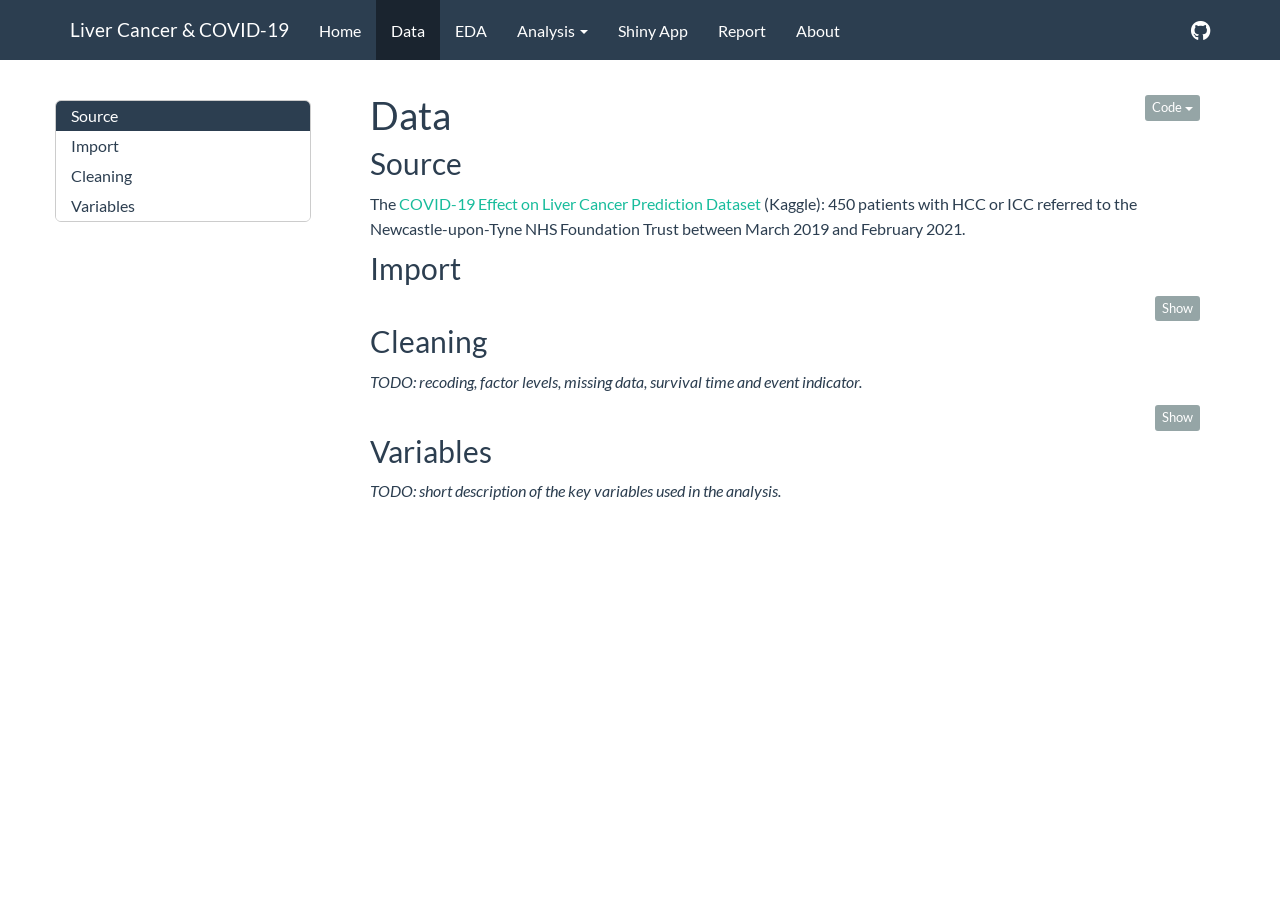
==== docs/data.html @ 646c7b92 "knit html" ====
<!DOCTYPE html>

<html>

<head>

<meta charset="utf-8" />
<meta name="generator" content="pandoc" />
<meta http-equiv="X-UA-Compatible" content="IE=EDGE" />




<title>Data</title>

<script src="site_libs/header-attrs-2.32/header-attrs.js"></script>
<script src="site_libs/jquery-3.6.0/jquery-3.6.0.min.js"></script>
<meta name="viewport" content="width=device-width, initial-scale=1" />
<link href="site_libs/bootstrap-3.3.5/css/flatly.min.css" rel="stylesheet" />
<script src="site_libs/bootstrap-3.3.5/js/bootstrap.min.js"></script>
<script src="site_libs/bootstrap-3.3.5/shim/html5shiv.min.js"></script>
<script src="site_libs/bootstrap-3.3.5/shim/respond.min.js"></script>
<style>h1 {font-size: 34px;}
       h1.title {font-size: 38px;}
       h2 {font-size: 30px;}
       h3 {font-size: 24px;}
       h4 {font-size: 18px;}
       h5 {font-size: 16px;}
       h6 {font-size: 12px;}
       code {color: inherit; background-color: rgba(0, 0, 0, 0.04);}
       pre:not([class]) { background-color: white }</style>
<script src="site_libs/jqueryui-1.13.2/jquery-ui.min.js"></script>
<link href="site_libs/tocify-1.9.1/jquery.tocify.css" rel="stylesheet" />
<script src="site_libs/tocify-1.9.1/jquery.tocify.js"></script>
<script src="site_libs/navigation-1.1/tabsets.js"></script>
<script src="site_libs/navigation-1.1/codefolding.js"></script>
<link href="site_libs/highlightjs-9.12.0/default.css" rel="stylesheet" />
<script src="site_libs/highlightjs-9.12.0/highlight.js"></script>
<link href="site_libs/font-awesome-6.5.2/css/all.min.css" rel="stylesheet" />
<link href="site_libs/font-awesome-6.5.2/css/v4-shims.min.css" rel="stylesheet" />

<style type="text/css">
  code{white-space: pre-wrap;}
  span.smallcaps{font-variant: small-caps;}
  span.underline{text-decoration: underline;}
  div.column{display: inline-block; vertical-align: top; width: 50%;}
  div.hanging-indent{margin-left: 1.5em; text-indent: -1.5em;}
  ul.task-list{list-style: none;}
    </style>

<style type="text/css">code{white-space: pre;}</style>
<script type="text/javascript">
if (window.hljs) {
  hljs.configure({languages: []});
  hljs.initHighlightingOnLoad();
  if (document.readyState && document.readyState === "complete") {
    window.setTimeout(function() { hljs.initHighlighting(); }, 0);
  }
}
</script>






<link rel="stylesheet" href="styles.css" type="text/css" />



<style type = "text/css">
.main-container {
  max-width: 940px;
  margin-left: auto;
  margin-right: auto;
}
img {
  max-width:100%;
}
.tabbed-pane {
  padding-top: 12px;
}
.html-widget {
  margin-bottom: 20px;
}
button.code-folding-btn:focus {
  outline: none;
}
summary {
  display: list-item;
}
details > summary > p:only-child {
  display: inline;
}
pre code {
  padding: 0;
}
</style>


<style type="text/css">
.dropdown-submenu {
  position: relative;
}
.dropdown-submenu>.dropdown-menu {
  top: 0;
  left: 100%;
  margin-top: -6px;
  margin-left: -1px;
  border-radius: 0 6px 6px 6px;
}
.dropdown-submenu:hover>.dropdown-menu {
  display: block;
}
.dropdown-submenu>a:after {
  display: block;
  content: " ";
  float: right;
  width: 0;
  height: 0;
  border-color: transparent;
  border-style: solid;
  border-width: 5px 0 5px 5px;
  border-left-color: #cccccc;
  margin-top: 5px;
  margin-right: -10px;
}
.dropdown-submenu:hover>a:after {
  border-left-color: #adb5bd;
}
.dropdown-submenu.pull-left {
  float: none;
}
.dropdown-submenu.pull-left>.dropdown-menu {
  left: -100%;
  margin-left: 10px;
  border-radius: 6px 0 6px 6px;
}
</style>

<script type="text/javascript">
// manage active state of menu based on current page
$(document).ready(function () {
  // active menu anchor
  href = window.location.pathname
  href = href.substr(href.lastIndexOf('/') + 1)
  if (href === "")
    href = "index.html";
  var menuAnchor = $('a[href="' + href + '"]');

  // mark the anchor link active (and if it's in a dropdown, also mark that active)
  var dropdown = menuAnchor.closest('li.dropdown');
  if (window.bootstrap) { // Bootstrap 4+
    menuAnchor.addClass('active');
    dropdown.find('> .dropdown-toggle').addClass('active');
  } else { // Bootstrap 3
    menuAnchor.parent().addClass('active');
    dropdown.addClass('active');
  }

  // Navbar adjustments
  var navHeight = $(".navbar").first().height() + 15;
  var style = document.createElement('style');
  var pt = "padding-top: " + navHeight + "px; ";
  var mt = "margin-top: -" + navHeight + "px; ";
  var css = "";
  // offset scroll position for anchor links (for fixed navbar)
  for (var i = 1; i <= 6; i++) {
    css += ".section h" + i + "{ " + pt + mt + "}\n";
  }
  style.innerHTML = "body {" + pt + "padding-bottom: 40px; }\n" + css;
  document.head.appendChild(style);
});
</script>

<!-- tabsets -->

<style type="text/css">
.tabset-dropdown > .nav-tabs {
  display: inline-table;
  max-height: 500px;
  min-height: 44px;
  overflow-y: auto;
  border: 1px solid #ddd;
  border-radius: 4px;
}

.tabset-dropdown > .nav-tabs > li.active:before, .tabset-dropdown > .nav-tabs.nav-tabs-open:before {
  content: "\e259";
  font-family: 'Glyphicons Halflings';
  display: inline-block;
  padding: 10px;
  border-right: 1px solid #ddd;
}

.tabset-dropdown > .nav-tabs.nav-tabs-open > li.active:before {
  content: "\e258";
  font-family: 'Glyphicons Halflings';
  border: none;
}

.tabset-dropdown > .nav-tabs > li.active {
  display: block;
}

.tabset-dropdown > .nav-tabs > li > a,
.tabset-dropdown > .nav-tabs > li > a:focus,
.tabset-dropdown > .nav-tabs > li > a:hover {
  border: none;
  display: inline-block;
  border-radius: 4px;
  background-color: transparent;
}

.tabset-dropdown > .nav-tabs.nav-tabs-open > li {
  display: block;
  float: none;
}

.tabset-dropdown > .nav-tabs > li {
  display: none;
}
</style>

<!-- code folding -->
<style type="text/css">
.code-folding-btn { margin-bottom: 4px; }
</style>



<style type="text/css">

#TOC {
  margin: 25px 0px 20px 0px;
}
@media (max-width: 768px) {
#TOC {
  position: relative;
  width: 100%;
}
}

@media print {
.toc-content {
  /* see https://github.com/w3c/csswg-drafts/issues/4434 */
  float: right;
}
}

.toc-content {
  padding-left: 30px;
  padding-right: 40px;
}

div.main-container {
  max-width: 1200px;
}

div.tocify {
  width: 20%;
  max-width: 260px;
  max-height: 85%;
}

@media (min-width: 768px) and (max-width: 991px) {
  div.tocify {
    width: 25%;
  }
}

@media (max-width: 767px) {
  div.tocify {
    width: 100%;
    max-width: none;
  }
}

.tocify ul, .tocify li {
  line-height: 20px;
}

.tocify-subheader .tocify-item {
  font-size: 0.90em;
}

.tocify .list-group-item {
  border-radius: 0px;
}


</style>



</head>

<body>


<div class="container-fluid main-container">


<!-- setup 3col/9col grid for toc_float and main content  -->
<div class="row">
<div class="col-xs-12 col-sm-4 col-md-3">
<div id="TOC" class="tocify">
</div>
</div>

<div class="toc-content col-xs-12 col-sm-8 col-md-9">




<div class="navbar navbar-default  navbar-fixed-top" role="navigation">
  <div class="container">
    <div class="navbar-header">
      <button type="button" class="navbar-toggle collapsed" data-toggle="collapse" data-bs-toggle="collapse" data-target="#navbar" data-bs-target="#navbar">
        <span class="icon-bar"></span>
        <span class="icon-bar"></span>
        <span class="icon-bar"></span>
      </button>
      <a class="navbar-brand" href="index.html">Liver Cancer & COVID-19</a>
    </div>
    <div id="navbar" class="navbar-collapse collapse">
      <ul class="nav navbar-nav">
        <li>
  <a href="index.html">Home</a>
</li>
<li>
  <a href="data.html">Data</a>
</li>
<li>
  <a href="eda.html">EDA</a>
</li>
<li class="dropdown">
  <a href="#" class="dropdown-toggle" data-toggle="dropdown" role="button" data-bs-toggle="dropdown" aria-expanded="false">
    Analysis
     
    <span class="caret"></span>
  </a>
  <ul class="dropdown-menu" role="menu">
    <li>
      <a href="regression.html">Regression</a>
    </li>
    <li>
      <a href="survival.html">Survival Analysis</a>
    </li>
  </ul>
</li>
<li>
  <a href="shiny.html">Shiny App</a>
</li>
<li>
  <a href="report.html">Report</a>
</li>
<li>
  <a href="about.html">About</a>
</li>
      </ul>
      <ul class="nav navbar-nav navbar-right">
        <li>
  <a href="https://github.com/USERNAME/p8105_final_project_HCC">
    <span class="fa fa-github fa-lg"></span>
     
  </a>
</li>
      </ul>
    </div><!--/.nav-collapse -->
  </div><!--/.container -->
</div><!--/.navbar -->

<div id="header">

<div class="btn-group pull-right float-right">
<button type="button" class="btn btn-default btn-xs btn-secondary btn-sm dropdown-toggle" data-toggle="dropdown" data-bs-toggle="dropdown" aria-haspopup="true" aria-expanded="false"><span>Code</span> <span class="caret"></span></button>
<ul class="dropdown-menu dropdown-menu-right" style="min-width: 50px;">
<li><a id="rmd-show-all-code" href="#">Show All Code</a></li>
<li><a id="rmd-hide-all-code" href="#">Hide All Code</a></li>
</ul>
</div>



<h1 class="title toc-ignore">Data</h1>

</div>


<div id="source" class="section level2">
<h2>Source</h2>
<p>The <a
href="https://www.kaggle.com/datasets/fedesoriano/covid19-effect-on-liver-cancer-prediction-dataset">COVID-19
Effect on Liver Cancer Prediction Dataset</a> (Kaggle): 450 patients
with HCC or ICC referred to the Newcastle-upon-Tyne NHS Foundation Trust
between March 2019 and February 2021.</p>
</div>
<div id="import" class="section level2">
<h2>Import</h2>
<pre class="r"><code># TODO: put the Kaggle csv in data/ and update the file name
liver_df =
  read_csv(&quot;data/covid-liver.csv&quot;) |&gt;
  janitor::clean_names()</code></pre>
</div>
<div id="cleaning" class="section level2">
<h2>Cleaning</h2>
<p><em>TODO: recoding, factor levels, missing data, survival time and
event indicator.</em></p>
<pre class="r"><code># TODO: cleaning steps
# write_csv(liver_clean, &quot;data/liver_clean.csv&quot;)</code></pre>
</div>
<div id="variables" class="section level2">
<h2>Variables</h2>
<p><em>TODO: short description of the key variables used in the
analysis.</em></p>
</div>



</div>
</div>

</div>

<script>

// add bootstrap table styles to pandoc tables
function bootstrapStylePandocTables() {
  $('tr.odd').parent('tbody').parent('table').addClass('table table-condensed');
}
$(document).ready(function () {
  bootstrapStylePandocTables();
});


</script>

<!-- tabsets -->

<script>
$(document).ready(function () {
  window.buildTabsets("TOC");
});

$(document).ready(function () {
  $('.tabset-dropdown > .nav-tabs > li').click(function () {
    $(this).parent().toggleClass('nav-tabs-open');
  });
});
</script>

<!-- code folding -->
<script>
$(document).ready(function () {
  window.initializeCodeFolding("hide" === "show");
});
</script>

<script>
$(document).ready(function ()  {

    // temporarily add toc-ignore selector to headers for the consistency with Pandoc
    $('.unlisted.unnumbered').addClass('toc-ignore')

    // move toc-ignore selectors from section div to header
    $('div.section.toc-ignore')
        .removeClass('toc-ignore')
        .children('h1,h2,h3,h4,h5').addClass('toc-ignore');

    // establish options
    var options = {
      selectors: "h1,h2,h3",
      theme: "bootstrap3",
      context: '.toc-content',
      hashGenerator: function (text) {
        return text.replace(/[.\\/?&!#<>]/g, '').replace(/\s/g, '_');
      },
      ignoreSelector: ".toc-ignore",
      scrollTo: 0
    };
    options.showAndHide = true;
    options.smoothScroll = true;

    // tocify
    var toc = $("#TOC").tocify(options).data("toc-tocify");
});
</script>

<!-- dynamically load mathjax for compatibility with self-contained -->
<script>
  (function () {
    var script = document.createElement("script");
    script.type = "text/javascript";
    script.src  = "https://mathjax.rstudio.com/latest/MathJax.js?config=TeX-AMS-MML_HTMLorMML";
    document.getElementsByTagName("head")[0].appendChild(script);
  })();
</script>

</body>
</html>
---- docs/site_libs/bootstrap-3.3.5/css/flatly.min.css ----
@font-face {
  font-family: 'Lato';
  font-style: normal;
  font-weight: 400;
  src: url(fonts/Lato.ttf) format('truetype');
}
@font-face {
  font-family: 'Lato';
  font-style: normal;
  font-weight: 700;
  src: url(fonts/LatoBold.ttf) format('truetype');
}
@font-face {
  font-family: 'Lato';
  font-style: italic;
  font-weight: 400;
  src: url(fonts/LatoItalic.ttf) format('truetype');
}

/*!
 * bootswatch v3.3.6
 * Homepage: http://bootswatch.com
 * Copyright 2012-2015 Thomas Park
 * Licensed under MIT
 * Based on Bootstrap
*//*!
 * Bootstrap v3.3.6 (http://getbootstrap.com)
 * Copyright 2011-2015 Twitter, Inc.
 * Licensed under MIT (https://github.com/twbs/bootstrap/blob/master/LICENSE)
 *//*! normalize.css v3.0.3 | MIT License | github.com/necolas/normalize.css */html{font-family:sans-serif;-ms-text-size-adjust:100%;-webkit-text-size-adjust:100%}body{margin:0}article,aside,details,figcaption,figure,footer,header,hgroup,main,menu,nav,section,summary{display:block}audio,canvas,progress,video{display:inline-block;vertical-align:baseline}audio:not([controls]){display:none;height:0}[hidden],template{display:none}a{background-color:transparent}a:active,a:hover{outline:0}abbr[title]{border-bottom:1px dotted}b,strong{font-weight:bold}dfn{font-style:italic}h1{font-size:2em;margin:0.67em 0}mark{background:#ff0;color:#000}small{font-size:80%}sub,sup{font-size:75%;line-height:0;position:relative;vertical-align:baseline}sup{top:-0.5em}sub{bottom:-0.25em}img{border:0}svg:not(:root){overflow:hidden}figure{margin:1em 40px}hr{-webkit-box-sizing:content-box;-moz-box-sizing:content-box;box-sizing:content-box;height:0}pre{overflow:auto}code,kbd,pre,samp{font-family:monospace, monospace;font-size:1em}button,input,optgroup,select,textarea{color:inherit;font:inherit;margin:0}button{overflow:visible}button,select{text-transform:none}button,html input[type="button"],input[type="reset"],input[type="submit"]{-webkit-appearance:button;cursor:pointer}button[disabled],html input[disabled]{cursor:default}button::-moz-focus-inner,input::-moz-focus-inner{border:0;padding:0}input{line-height:normal}input[type="checkbox"],input[type="radio"]{-webkit-box-sizing:border-box;-moz-box-sizing:border-box;box-sizing:border-box;padding:0}input[type="number"]::-webkit-inner-spin-button,input[type="number"]::-webkit-outer-spin-button{height:auto}input[type="search"]{-webkit-appearance:textfield;-webkit-box-sizing:content-box;-moz-box-sizing:content-box;box-sizing:content-box}input[type="search"]::-webkit-search-cancel-button,input[type="search"]::-webkit-search-decoration{-webkit-appearance:none}fieldset{border:1px solid #c0c0c0;margin:0 2px;padding:0.35em 0.625em 0.75em}legend{border:0;padding:0}textarea{overflow:auto}optgroup{font-weight:bold}table{border-collapse:collapse;border-spacing:0}td,th{padding:0}/*! Source: https://github.com/h5bp/html5-boilerplate/blob/master/src/css/main.css */@media print{*,*:before,*:after{background:transparent !important;color:#000 !important;-webkit-box-shadow:none !important;box-shadow:none !important;text-shadow:none !important}a,a:visited{text-decoration:underline}a[href]:after{content:" (" attr(href) ")"}abbr[title]:after{content:" (" attr(title) ")"}a[href^="#"]:after,a[href^="javascript:"]:after{content:""}pre,blockquote{border:1px solid #999;page-break-inside:avoid}thead{display:table-header-group}tr,img{page-break-inside:avoid}img{max-width:100% !important}p,h2,h3{orphans:3;widows:3}h2,h3{page-break-after:avoid}.navbar{display:none}.btn>.caret,.dropup>.btn>.caret{border-top-color:#000 !important}.label{border:1px solid #000}.table{border-collapse:collapse !important}.table td,.table th{background-color:#fff !important}.table-bordered th,.table-bordered td{border:1px solid #ddd !important}}@font-face{font-family:'Glyphicons Halflings';src:url('../fonts/glyphicons-halflings-regular.eot');src:url('../fonts/glyphicons-halflings-regular.eot?#iefix') format('embedded-opentype'),url('../fonts/glyphicons-halflings-regular.woff') format('woff'),url('../fonts/glyphicons-halflings-regular.ttf') format('truetype'),url('../fonts/glyphicons-halflings-regular.svg#glyphicons_halflingsregular') format('svg')}.glyphicon{position:relative;top:1px;display:inline-block;font-family:'Glyphicons Halflings';font-style:normal;font-weight:normal;line-height:1;-webkit-font-smoothing:antialiased;-moz-osx-font-smoothing:grayscale}.glyphicon-asterisk:before{content:"\002a"}.glyphicon-plus:before{content:"\002b"}.glyphicon-euro:before,.glyphicon-eur:before{content:"\20ac"}.glyphicon-minus:before{content:"\2212"}.glyphicon-cloud:before{content:"\2601"}.glyphicon-envelope:before{content:"\2709"}.glyphicon-pencil:before{content:"\270f"}.glyphicon-glass:before{content:"\e001"}.glyphicon-music:before{content:"\e002"}.glyphicon-search:before{content:"\e003"}.glyphicon-heart:before{content:"\e005"}.glyphicon-star:before{content:"\e006"}.glyphicon-star-empty:before{content:"\e007"}.glyphicon-user:before{content:"\e008"}.glyphicon-film:before{content:"\e009"}.glyphicon-th-large:before{content:"\e010"}.glyphicon-th:before{content:"\e011"}.glyphicon-th-list:before{content:"\e012"}.glyphicon-ok:before{content:"\e013"}.glyphicon-remove:before{content:"\e014"}.glyphicon-zoom-in:before{content:"\e015"}.glyphicon-zoom-out:before{content:"\e016"}.glyphicon-off:before{content:"\e017"}.glyphicon-signal:before{content:"\e018"}.glyphicon-cog:before{content:"\e019"}.glyphicon-trash:before{content:"\e020"}.glyphicon-home:before{content:"\e021"}.glyphicon-file:before{content:"\e022"}.glyphicon-time:before{content:"\e023"}.glyphicon-road:before{content:"\e024"}.glyphicon-download-alt:before{content:"\e025"}.glyphicon-download:before{content:"\e026"}.glyphicon-upload:before{content:"\e027"}.glyphicon-inbox:before{content:"\e028"}.glyphicon-play-circle:before{content:"\e029"}.glyphicon-repeat:before{content:"\e030"}.glyphicon-refresh:before{content:"\e031"}.glyphicon-list-alt:before{content:"\e032"}.glyphicon-lock:before{content:"\e033"}.glyphicon-flag:before{content:"\e034"}.glyphicon-headphones:before{content:"\e035"}.glyphicon-volume-off:before{content:"\e036"}.glyphicon-volume-down:before{content:"\e037"}.glyphicon-volume-up:before{content:"\e038"}.glyphicon-qrcode:before{content:"\e039"}.glyphicon-barcode:before{content:"\e040"}.glyphicon-tag:before{content:"\e041"}.glyphicon-tags:before{content:"\e042"}.glyphicon-book:before{content:"\e043"}.glyphicon-bookmark:before{content:"\e044"}.glyphicon-print:before{content:"\e045"}.glyphicon-camera:before{content:"\e046"}.glyphicon-font:before{content:"\e047"}.glyphicon-bold:before{content:"\e048"}.glyphicon-italic:before{content:"\e049"}.glyphicon-text-height:before{content:"\e050"}.glyphicon-text-width:before{content:"\e051"}.glyphicon-align-left:before{content:"\e052"}.glyphicon-align-center:before{content:"\e053"}.glyphicon-align-right:before{content:"\e054"}.glyphicon-align-justify:before{content:"\e055"}.glyphicon-list:before{content:"\e056"}.glyphicon-indent-left:before{content:"\e057"}.glyphicon-indent-right:before{content:"\e058"}.glyphicon-facetime-video:before{content:"\e059"}.glyphicon-picture:before{content:"\e060"}.glyphicon-map-marker:before{content:"\e062"}.glyphicon-adjust:before{content:"\e063"}.glyphicon-tint:before{content:"\e064"}.glyphicon-edit:before{content:"\e065"}.glyphicon-share:before{content:"\e066"}.glyphicon-check:before{content:"\e067"}.glyphicon-move:before{content:"\e068"}.glyphicon-step-backward:before{content:"\e069"}.glyphicon-fast-backward:before{content:"\e070"}.glyphicon-backward:before{content:"\e071"}.glyphicon-play:before{content:"\e072"}.glyphicon-pause:before{content:"\e073"}.glyphicon-stop:before{content:"\e074"}.glyphicon-forward:before{content:"\e075"}.glyphicon-fast-forward:before{content:"\e076"}.glyphicon-step-forward:before{content:"\e077"}.glyphicon-eject:before{content:"\e078"}.glyphicon-chevron-left:before{content:"\e079"}.glyphicon-chevron-right:before{content:"\e080"}.glyphicon-plus-sign:before{content:"\e081"}.glyphicon-minus-sign:before{content:"\e082"}.glyphicon-remove-sign:before{content:"\e083"}.glyphicon-ok-sign:before{content:"\e084"}.glyphicon-question-sign:before{content:"\e085"}.glyphicon-info-sign:before{content:"\e086"}.glyphicon-screenshot:before{content:"\e087"}.glyphicon-remove-circle:before{content:"\e088"}.glyphicon-ok-circle:before{content:"\e089"}.glyphicon-ban-circle:before{content:"\e090"}.glyphicon-arrow-left:before{content:"\e091"}.glyphicon-arrow-right:before{content:"\e092"}.glyphicon-arrow-up:before{content:"\e093"}.glyphicon-arrow-down:before{content:"\e094"}.glyphicon-share-alt:before{content:"\e095"}.glyphicon-resize-full:before{content:"\e096"}.glyphicon-resize-small:before{content:"\e097"}.glyphicon-exclamation-sign:before{content:"\e101"}.glyphicon-gift:before{content:"\e102"}.glyphicon-leaf:before{content:"\e103"}.glyphicon-fire:before{content:"\e104"}.glyphicon-eye-open:before{content:"\e105"}.glyphicon-eye-close:before{content:"\e106"}.glyphicon-warning-sign:before{content:"\e107"}.glyphicon-plane:before{content:"\e108"}.glyphicon-calendar:before{content:"\e109"}.glyphicon-random:before{content:"\e110"}.glyphicon-comment:before{content:"\e111"}.glyphicon-magnet:before{content:"\e112"}.glyphicon-chevron-up:before{content:"\e113"}.glyphicon-chevron-down:before{content:"\e114"}.glyphicon-retweet:before{content:"\e115"}.glyphicon-shopping-cart:before{content:"\e116"}.glyphicon-folder-close:before{content:"\e117"}.glyphicon-folder-open:before{content:"\e118"}.glyphicon-resize-vertical:before{content:"\e119"}.glyphicon-resize-horizontal:before{content:"\e120"}.glyphicon-hdd:before{content:"\e121"}.glyphicon-bullhorn:before{content:"\e122"}.glyphicon-bell:before{content:"\e123"}.glyphicon-certificate:before{content:"\e124"}.glyphicon-thumbs-up:before{content:"\e125"}.glyphicon-thumbs-down:before{content:"\e126"}.glyphicon-hand-right:before{content:"\e127"}.glyphicon-hand-left:before{content:"\e128"}.glyphicon-hand-up:before{content:"\e129"}.glyphicon-hand-down:before{content:"\e130"}.glyphicon-circle-arrow-right:before{content:"\e131"}.glyphicon-circle-arrow-left:before{content:"\e132"}.glyphicon-circle-arrow-up:before{content:"\e133"}.glyphicon-circle-arrow-down:before{content:"\e134"}.glyphicon-globe:before{content:"\e135"}.glyphicon-wrench:before{content:"\e136"}.glyphicon-tasks:before{content:"\e137"}.glyphicon-filter:before{content:"\e138"}.glyphicon-briefcase:before{content:"\e139"}.glyphicon-fullscreen:before{content:"\e140"}.glyphicon-dashboard:before{content:"\e141"}.glyphicon-paperclip:before{content:"\e142"}.glyphicon-heart-empty:before{content:"\e143"}.glyphicon-link:before{content:"\e144"}.glyphicon-phone:before{content:"\e145"}.glyphicon-pushpin:before{content:"\e146"}.glyphicon-usd:before{content:"\e148"}.glyphicon-gbp:before{content:"\e149"}.glyphicon-sort:before{content:"\e150"}.glyphicon-sort-by-alphabet:before{content:"\e151"}.glyphicon-sort-by-alphabet-alt:before{content:"\e152"}.glyphicon-sort-by-order:before{content:"\e153"}.glyphicon-sort-by-order-alt:before{content:"\e154"}.glyphicon-sort-by-attributes:before{content:"\e155"}.glyphicon-sort-by-attributes-alt:before{content:"\e156"}.glyphicon-unchecked:before{content:"\e157"}.glyphicon-expand:before{content:"\e158"}.glyphicon-collapse-down:before{content:"\e159"}.glyphicon-collapse-up:before{content:"\e160"}.glyphicon-log-in:before{content:"\e161"}.glyphicon-flash:before{content:"\e162"}.glyphicon-log-out:before{content:"\e163"}.glyphicon-new-window:before{content:"\e164"}.glyphicon-record:before{content:"\e165"}.glyphicon-save:before{content:"\e166"}.glyphicon-open:before{content:"\e167"}.glyphicon-saved:before{content:"\e168"}.glyphicon-import:before{content:"\e169"}.glyphicon-export:before{content:"\e170"}.glyphicon-send:before{content:"\e171"}.glyphicon-floppy-disk:before{content:"\e172"}.glyphicon-floppy-saved:before{content:"\e173"}.glyphicon-floppy-remove:before{content:"\e174"}.glyphicon-floppy-save:before{content:"\e175"}.glyphicon-floppy-open:before{content:"\e176"}.glyphicon-credit-card:before{content:"\e177"}.glyphicon-transfer:before{content:"\e178"}.glyphicon-cutlery:before{content:"\e179"}.glyphicon-header:before{content:"\e180"}.glyphicon-compressed:before{content:"\e181"}.glyphicon-earphone:before{content:"\e182"}.glyphicon-phone-alt:before{content:"\e183"}.glyphicon-tower:before{content:"\e184"}.glyphicon-stats:before{content:"\e185"}.glyphicon-sd-video:before{content:"\e186"}.glyphicon-hd-video:before{content:"\e187"}.glyphicon-subtitles:before{content:"\e188"}.glyphicon-sound-stereo:before{content:"\e189"}.glyphicon-sound-dolby:before{content:"\e190"}.glyphicon-sound-5-1:before{content:"\e191"}.glyphicon-sound-6-1:before{content:"\e192"}.glyphicon-sound-7-1:before{content:"\e193"}.glyphicon-copyright-mark:before{content:"\e194"}.glyphicon-registration-mark:before{content:"\e195"}.glyphicon-cloud-download:before{content:"\e197"}.glyphicon-cloud-upload:before{content:"\e198"}.glyphicon-tree-conifer:before{content:"\e199"}.glyphicon-tree-deciduous:before{content:"\e200"}.glyphicon-cd:before{content:"\e201"}.glyphicon-save-file:before{content:"\e202"}.glyphicon-open-file:before{content:"\e203"}.glyphicon-level-up:before{content:"\e204"}.glyphicon-copy:before{content:"\e205"}.glyphicon-paste:before{content:"\e206"}.glyphicon-alert:before{content:"\e209"}.glyphicon-equalizer:before{content:"\e210"}.glyphicon-king:before{content:"\e211"}.glyphicon-queen:before{content:"\e212"}.glyphicon-pawn:before{content:"\e213"}.glyphicon-bishop:before{content:"\e214"}.glyphicon-knight:before{content:"\e215"}.glyphicon-baby-formula:before{content:"\e216"}.glyphicon-tent:before{content:"\26fa"}.glyphicon-blackboard:before{content:"\e218"}.glyphicon-bed:before{content:"\e219"}.glyphicon-apple:before{content:"\f8ff"}.glyphicon-erase:before{content:"\e221"}.glyphicon-hourglass:before{content:"\231b"}.glyphicon-lamp:before{content:"\e223"}.glyphicon-duplicate:before{content:"\e224"}.glyphicon-piggy-bank:before{content:"\e225"}.glyphicon-scissors:before{content:"\e226"}.glyphicon-bitcoin:before{content:"\e227"}.glyphicon-btc:before{content:"\e227"}.glyphicon-xbt:before{content:"\e227"}.glyphicon-yen:before{content:"\00a5"}.glyphicon-jpy:before{content:"\00a5"}.glyphicon-ruble:before{content:"\20bd"}.glyphicon-rub:before{content:"\20bd"}.glyphicon-scale:before{content:"\e230"}.glyphicon-ice-lolly:before{content:"\e231"}.glyphicon-ice-lolly-tasted:before{content:"\e232"}.glyphicon-education:before{content:"\e233"}.glyphicon-option-horizontal:before{content:"\e234"}.glyphicon-option-vertical:before{content:"\e235"}.glyphicon-menu-hamburger:before{content:"\e236"}.glyphicon-modal-window:before{content:"\e237"}.glyphicon-oil:before{content:"\e238"}.glyphicon-grain:before{content:"\e239"}.glyphicon-sunglasses:before{content:"\e240"}.glyphicon-text-size:before{content:"\e241"}.glyphicon-text-color:before{content:"\e242"}.glyphicon-text-background:before{content:"\e243"}.glyphicon-object-align-top:before{content:"\e244"}.glyphicon-object-align-bottom:before{content:"\e245"}.glyphicon-object-align-horizontal:before{content:"\e246"}.glyphicon-object-align-left:before{content:"\e247"}.glyphicon-object-align-vertical:before{content:"\e248"}.glyphicon-object-align-right:before{content:"\e249"}.glyphicon-triangle-right:before{content:"\e250"}.glyphicon-triangle-left:before{content:"\e251"}.glyphicon-triangle-bottom:before{content:"\e252"}.glyphicon-triangle-top:before{content:"\e253"}.glyphicon-console:before{content:"\e254"}.glyphicon-superscript:before{content:"\e255"}.glyphicon-subscript:before{content:"\e256"}.glyphicon-menu-left:before{content:"\e257"}.glyphicon-menu-right:before{content:"\e258"}.glyphicon-menu-down:before{content:"\e259"}.glyphicon-menu-up:before{content:"\e260"}*{-webkit-box-sizing:border-box;-moz-box-sizing:border-box;box-sizing:border-box}*:before,*:after{-webkit-box-sizing:border-box;-moz-box-sizing:border-box;box-sizing:border-box}html{font-size:10px;-webkit-tap-highlight-color:rgba(0,0,0,0)}body{font-family:"Lato","Helvetica Neue",Helvetica,Arial,sans-serif;font-size:15px;line-height:1.42857143;color:#2c3e50;background-color:#ffffff}input,button,select,textarea{font-family:inherit;font-size:inherit;line-height:inherit}a{color:#18bc9c;text-decoration:none}a:hover,a:focus{color:#18bc9c;text-decoration:underline}a:focus{outline:thin dotted;outline:5px auto -webkit-focus-ring-color;outline-offset:-2px}figure{margin:0}img{vertical-align:middle}.img-responsive,.thumbnail>img,.thumbnail a>img,.carousel-inner>.item>img,.carousel-inner>.item>a>img{display:block;max-width:100%;height:auto}.img-rounded{border-radius:6px}.img-thumbnail{padding:4px;line-height:1.42857143;background-color:#ffffff;border:1px solid #ecf0f1;border-radius:4px;-webkit-transition:all .2s ease-in-out;-o-transition:all .2s ease-in-out;transition:all .2s ease-in-out;display:inline-block;max-width:100%;height:auto}.img-circle{border-radius:50%}hr{margin-top:21px;margin-bottom:21px;border:0;border-top:1px solid #ecf0f1}.sr-only{position:absolute;width:1px;height:1px;margin:-1px;padding:0;overflow:hidden;clip:rect(0, 0, 0, 0);border:0}.sr-only-focusable:active,.sr-only-focusable:focus{position:static;width:auto;height:auto;margin:0;overflow:visible;clip:auto}[role="button"]{cursor:pointer}h1,h2,h3,h4,h5,h6,.h1,.h2,.h3,.h4,.h5,.h6{font-family:"Lato","Helvetica Neue",Helvetica,Arial,sans-serif;font-weight:400;line-height:1.1;color:inherit}h1 small,h2 small,h3 small,h4 small,h5 small,h6 small,.h1 small,.h2 small,.h3 small,.h4 small,.h5 small,.h6 small,h1 .small,h2 .small,h3 .small,h4 .small,h5 .small,h6 .small,.h1 .small,.h2 .small,.h3 .small,.h4 .small,.h5 .small,.h6 .small{font-weight:normal;line-height:1;color:#b4bcc2}h1,.h1,h2,.h2,h3,.h3{margin-top:21px;margin-bottom:10.5px}h1 small,.h1 small,h2 small,.h2 small,h3 small,.h3 small,h1 .small,.h1 .small,h2 .small,.h2 .small,h3 .small,.h3 .small{font-size:65%}h4,.h4,h5,.h5,h6,.h6{margin-top:10.5px;margin-bottom:10.5px}h4 small,.h4 small,h5 small,.h5 small,h6 small,.h6 small,h4 .small,.h4 .small,h5 .small,.h5 .small,h6 .small,.h6 .small{font-size:75%}h1,.h1{font-size:39px}h2,.h2{font-size:32px}h3,.h3{font-size:26px}h4,.h4{font-size:19px}h5,.h5{font-size:15px}h6,.h6{font-size:13px}p{margin:0 0 10.5px}.lead{margin-bottom:21px;font-size:17px;font-weight:300;line-height:1.4}@media (min-width:768px){.lead{font-size:22.5px}}small,.small{font-size:86%}mark,.mark{background-color:#f39c12;padding:.2em}.text-left{text-align:left}.text-right{text-align:right}.text-center{text-align:center}.text-justify{text-align:justify}.text-nowrap{white-space:nowrap}.text-lowercase{text-transform:lowercase}.text-uppercase{text-transform:uppercase}.text-capitalize{text-transform:capitalize}.text-muted{color:#b4bcc2}.text-primary{color:#2c3e50}a.text-primary:hover,a.text-primary:focus{color:#1a242f}.text-success{color:#ffffff}a.text-success:hover,a.text-success:focus{color:#e6e6e6}.text-info{color:#ffffff}a.text-info:hover,a.text-info:focus{color:#e6e6e6}.text-warning{color:#ffffff}a.text-warning:hover,a.text-warning:focus{color:#e6e6e6}.text-danger{color:#ffffff}a.text-danger:hover,a.text-danger:focus{color:#e6e6e6}.bg-primary{color:#fff;background-color:#2c3e50}a.bg-primary:hover,a.bg-primary:focus{background-color:#1a242f}.bg-success{background-color:#18bc9c}a.bg-success:hover,a.bg-success:focus{background-color:#128f76}.bg-info{background-color:#3498db}a.bg-info:hover,a.bg-info:focus{background-color:#217dbb}.bg-warning{background-color:#f39c12}a.bg-warning:hover,a.bg-warning:focus{background-color:#c87f0a}.bg-danger{background-color:#e74c3c}a.bg-danger:hover,a.bg-danger:focus{background-color:#d62c1a}.page-header{padding-bottom:9.5px;margin:42px 0 21px;border-bottom:1px solid transparent}ul,ol{margin-top:0;margin-bottom:10.5px}ul ul,ol ul,ul ol,ol ol{margin-bottom:0}.list-unstyled{padding-left:0;list-style:none}.list-inline{padding-left:0;list-style:none;margin-left:-5px}.list-inline>li{display:inline-block;padding-left:5px;padding-right:5px}dl{margin-top:0;margin-bottom:21px}dt,dd{line-height:1.42857143}dt{font-weight:bold}dd{margin-left:0}@media (min-width:768px){.dl-horizontal dt{float:left;width:160px;clear:left;text-align:right;overflow:hidden;text-overflow:ellipsis;white-space:nowrap}.dl-horizontal dd{margin-left:180px}}abbr[title],abbr[data-original-title]{cursor:help;border-bottom:1px dotted #b4bcc2}.initialism{font-size:90%;text-transform:uppercase}blockquote{padding:10.5px 21px;margin:0 0 21px;font-size:18.75px;border-left:5px solid #ecf0f1}blockquote p:last-child,blockquote ul:last-child,blockquote ol:last-child{margin-bottom:0}blockquote footer,blockquote small,blockquote .small{display:block;font-size:80%;line-height:1.42857143;color:#b4bcc2}blockquote footer:before,blockquote small:before,blockquote .small:before{content:'\2014 \00A0'}.blockquote-reverse,blockquote.pull-right{padding-right:15px;padding-left:0;border-right:5px solid #ecf0f1;border-left:0;text-align:right}.blockquote-reverse footer:before,blockquote.pull-right footer:before,.blockquote-reverse small:before,blockquote.pull-right small:before,.blockquote-reverse .small:before,blockquote.pull-right .small:before{content:''}.blockquote-reverse footer:after,blockquote.pull-right footer:after,.blockquote-reverse small:after,blockquote.pull-right small:after,.blockquote-reverse .small:after,blockquote.pull-right .small:after{content:'\00A0 \2014'}address{margin-bottom:21px;font-style:normal;line-height:1.42857143}code,kbd,pre,samp{font-family:monospace}code{padding:2px 4px;font-size:90%;color:#c7254e;background-color:#f9f2f4;border-radius:4px}kbd{padding:2px 4px;font-size:90%;color:#ffffff;background-color:#333333;border-radius:3px;-webkit-box-shadow:inset 0 -1px 0 rgba(0,0,0,0.25);box-shadow:inset 0 -1px 0 rgba(0,0,0,0.25)}kbd kbd{padding:0;font-size:100%;font-weight:bold;-webkit-box-shadow:none;box-shadow:none}pre{display:block;padding:10px;margin:0 0 10.5px;font-size:14px;line-height:1.42857143;word-break:break-all;word-wrap:break-word;color:#7b8a8b;background-color:#ecf0f1;border:1px solid #cccccc;border-radius:4px}pre code{padding:0;font-size:inherit;color:inherit;white-space:pre-wrap;background-color:transparent;border-radius:0}.pre-scrollable{max-height:340px;overflow-y:scroll}.container{margin-right:auto;margin-left:auto;padding-left:15px;padding-right:15px}@media (min-width:768px){.container{width:750px}}@media (min-width:992px){.container{width:970px}}@media (min-width:1200px){.container{width:1170px}}.container-fluid{margin-right:auto;margin-left:auto;padding-left:15px;padding-right:15px}.row{margin-left:-15px;margin-right:-15px}.col-xs-1,.col-sm-1,.col-md-1,.col-lg-1,.col-xs-2,.col-sm-2,.col-md-2,.col-lg-2,.col-xs-3,.col-sm-3,.col-md-3,.col-lg-3,.col-xs-4,.col-sm-4,.col-md-4,.col-lg-4,.col-xs-5,.col-sm-5,.col-md-5,.col-lg-5,.col-xs-6,.col-sm-6,.col-md-6,.col-lg-6,.col-xs-7,.col-sm-7,.col-md-7,.col-lg-7,.col-xs-8,.col-sm-8,.col-md-8,.col-lg-8,.col-xs-9,.col-sm-9,.col-md-9,.col-lg-9,.col-xs-10,.col-sm-10,.col-md-10,.col-lg-10,.col-xs-11,.col-sm-11,.col-md-11,.col-lg-11,.col-xs-12,.col-sm-12,.col-md-12,.col-lg-12{position:relative;min-height:1px;padding-left:15px;padding-right:15px}.col-xs-1,.col-xs-2,.col-xs-3,.col-xs-4,.col-xs-5,.col-xs-6,.col-xs-7,.col-xs-8,.col-xs-9,.col-xs-10,.col-xs-11,.col-xs-12{float:left}.col-xs-12{width:100%}.col-xs-11{width:91.66666667%}.col-xs-10{width:83.33333333%}.col-xs-9{width:75%}.col-xs-8{width:66.66666667%}.col-xs-7{width:58.33333333%}.col-xs-6{width:50%}.col-xs-5{width:41.66666667%}.col-xs-4{width:33.33333333%}.col-xs-3{width:25%}.col-xs-2{width:16.66666667%}.col-xs-1{width:8.33333333%}.col-xs-pull-12{right:100%}.col-xs-pull-11{right:91.66666667%}.col-xs-pull-10{right:83.33333333%}.col-xs-pull-9{right:75%}.col-xs-pull-8{right:66.66666667%}.col-xs-pull-7{right:58.33333333%}.col-xs-pull-6{right:50%}.col-xs-pull-5{right:41.66666667%}.col-xs-pull-4{right:33.33333333%}.col-xs-pull-3{right:25%}.col-xs-pull-2{right:16.66666667%}.col-xs-pull-1{right:8.33333333%}.col-xs-pull-0{right:auto}.col-xs-push-12{left:100%}.col-xs-push-11{left:91.66666667%}.col-xs-push-10{left:83.33333333%}.col-xs-push-9{left:75%}.col-xs-push-8{left:66.66666667%}.col-xs-push-7{left:58.33333333%}.col-xs-push-6{left:50%}.col-xs-push-5{left:41.66666667%}.col-xs-push-4{left:33.33333333%}.col-xs-push-3{left:25%}.col-xs-push-2{left:16.66666667%}.col-xs-push-1{left:8.33333333%}.col-xs-push-0{left:auto}.col-xs-offset-12{margin-left:100%}.col-xs-offset-11{margin-left:91.66666667%}.col-xs-offset-10{margin-left:83.33333333%}.col-xs-offset-9{margin-left:75%}.col-xs-offset-8{margin-left:66.66666667%}.col-xs-offset-7{margin-left:58.33333333%}.col-xs-offset-6{margin-left:50%}.col-xs-offset-5{margin-left:41.66666667%}.col-xs-offset-4{margin-left:33.33333333%}.col-xs-offset-3{margin-left:25%}.col-xs-offset-2{margin-left:16.66666667%}.col-xs-offset-1{margin-left:8.33333333%}.col-xs-offset-0{margin-left:0%}@media (min-width:768px){.col-sm-1,.col-sm-2,.col-sm-3,.col-sm-4,.col-sm-5,.col-sm-6,.col-sm-7,.col-sm-8,.col-sm-9,.col-sm-10,.col-sm-11,.col-sm-12{float:left}.col-sm-12{width:100%}.col-sm-11{width:91.66666667%}.col-sm-10{width:83.33333333%}.col-sm-9{width:75%}.col-sm-8{width:66.66666667%}.col-sm-7{width:58.33333333%}.col-sm-6{width:50%}.col-sm-5{width:41.66666667%}.col-sm-4{width:33.33333333%}.col-sm-3{width:25%}.col-sm-2{width:16.66666667%}.col-sm-1{width:8.33333333%}.col-sm-pull-12{right:100%}.col-sm-pull-11{right:91.66666667%}.col-sm-pull-10{right:83.33333333%}.col-sm-pull-9{right:75%}.col-sm-pull-8{right:66.66666667%}.col-sm-pull-7{right:58.33333333%}.col-sm-pull-6{right:50%}.col-sm-pull-5{right:41.66666667%}.col-sm-pull-4{right:33.33333333%}.col-sm-pull-3{right:25%}.col-sm-pull-2{right:16.66666667%}.col-sm-pull-1{right:8.33333333%}.col-sm-pull-0{right:auto}.col-sm-push-12{left:100%}.col-sm-push-11{left:91.66666667%}.col-sm-push-10{left:83.33333333%}.col-sm-push-9{left:75%}.col-sm-push-8{left:66.66666667%}.col-sm-push-7{left:58.33333333%}.col-sm-push-6{left:50%}.col-sm-push-5{left:41.66666667%}.col-sm-push-4{left:33.33333333%}.col-sm-push-3{left:25%}.col-sm-push-2{left:16.66666667%}.col-sm-push-1{left:8.33333333%}.col-sm-push-0{left:auto}.col-sm-offset-12{margin-left:100%}.col-sm-offset-11{margin-left:91.66666667%}.col-sm-offset-10{margin-left:83.33333333%}.col-sm-offset-9{margin-left:75%}.col-sm-offset-8{margin-left:66.66666667%}.col-sm-offset-7{margin-left:58.33333333%}.col-sm-offset-6{margin-left:50%}.col-sm-offset-5{margin-left:41.66666667%}.col-sm-offset-4{margin-left:33.33333333%}.col-sm-offset-3{margin-left:25%}.col-sm-offset-2{margin-left:16.66666667%}.col-sm-offset-1{margin-left:8.33333333%}.col-sm-offset-0{margin-left:0%}}@media (min-width:992px){.col-md-1,.col-md-2,.col-md-3,.col-md-4,.col-md-5,.col-md-6,.col-md-7,.col-md-8,.col-md-9,.col-md-10,.col-md-11,.col-md-12{float:left}.col-md-12{width:100%}.col-md-11{width:91.66666667%}.col-md-10{width:83.33333333%}.col-md-9{width:75%}.col-md-8{width:66.66666667%}.col-md-7{width:58.33333333%}.col-md-6{width:50%}.col-md-5{width:41.66666667%}.col-md-4{width:33.33333333%}.col-md-3{width:25%}.col-md-2{width:16.66666667%}.col-md-1{width:8.33333333%}.col-md-pull-12{right:100%}.col-md-pull-11{right:91.66666667%}.col-md-pull-10{right:83.33333333%}.col-md-pull-9{right:75%}.col-md-pull-8{right:66.66666667%}.col-md-pull-7{right:58.33333333%}.col-md-pull-6{right:50%}.col-md-pull-5{right:41.66666667%}.col-md-pull-4{right:33.33333333%}.col-md-pull-3{right:25%}.col-md-pull-2{right:16.66666667%}.col-md-pull-1{right:8.33333333%}.col-md-pull-0{right:auto}.col-md-push-12{left:100%}.col-md-push-11{left:91.66666667%}.col-md-push-10{left:83.33333333%}.col-md-push-9{left:75%}.col-md-push-8{left:66.66666667%}.col-md-push-7{left:58.33333333%}.col-md-push-6{left:50%}.col-md-push-5{left:41.66666667%}.col-md-push-4{left:33.33333333%}.col-md-push-3{left:25%}.col-md-push-2{left:16.66666667%}.col-md-push-1{left:8.33333333%}.col-md-push-0{left:auto}.col-md-offset-12{margin-left:100%}.col-md-offset-11{margin-left:91.66666667%}.col-md-offset-10{margin-left:83.33333333%}.col-md-offset-9{margin-left:75%}.col-md-offset-8{margin-left:66.66666667%}.col-md-offset-7{margin-left:58.33333333%}.col-md-offset-6{margin-left:50%}.col-md-offset-5{margin-left:41.66666667%}.col-md-offset-4{margin-left:33.33333333%}.col-md-offset-3{margin-left:25%}.col-md-offset-2{margin-left:16.66666667%}.col-md-offset-1{margin-left:8.33333333%}.col-md-offset-0{margin-left:0%}}@media (min-width:1200px){.col-lg-1,.col-lg-2,.col-lg-3,.col-lg-4,.col-lg-5,.col-lg-6,.col-lg-7,.col-lg-8,.col-lg-9,.col-lg-10,.col-lg-11,.col-lg-12{float:left}.col-lg-12{width:100%}.col-lg-11{width:91.66666667%}.col-lg-10{width:83.33333333%}.col-lg-9{width:75%}.col-lg-8{width:66.66666667%}.col-lg-7{width:58.33333333%}.col-lg-6{width:50%}.col-lg-5{width:41.66666667%}.col-lg-4{width:33.33333333%}.col-lg-3{width:25%}.col-lg-2{width:16.66666667%}.col-lg-1{width:8.33333333%}.col-lg-pull-12{right:100%}.col-lg-pull-11{right:91.66666667%}.col-lg-pull-10{right:83.33333333%}.col-lg-pull-9{right:75%}.col-lg-pull-8{right:66.66666667%}.col-lg-pull-7{right:58.33333333%}.col-lg-pull-6{right:50%}.col-lg-pull-5{right:41.66666667%}.col-lg-pull-4{right:33.33333333%}.col-lg-pull-3{right:25%}.col-lg-pull-2{right:16.66666667%}.col-lg-pull-1{right:8.33333333%}.col-lg-pull-0{right:auto}.col-lg-push-12{left:100%}.col-lg-push-11{left:91.66666667%}.col-lg-push-10{left:83.33333333%}.col-lg-push-9{left:75%}.col-lg-push-8{left:66.66666667%}.col-lg-push-7{left:58.33333333%}.col-lg-push-6{left:50%}.col-lg-push-5{left:41.66666667%}.col-lg-push-4{left:33.33333333%}.col-lg-push-3{left:25%}.col-lg-push-2{left:16.66666667%}.col-lg-push-1{left:8.33333333%}.col-lg-push-0{left:auto}.col-lg-offset-12{margin-left:100%}.col-lg-offset-11{margin-left:91.66666667%}.col-lg-offset-10{margin-left:83.33333333%}.col-lg-offset-9{margin-left:75%}.col-lg-offset-8{margin-left:66.66666667%}.col-lg-offset-7{margin-left:58.33333333%}.col-lg-offset-6{margin-left:50%}.col-lg-offset-5{margin-left:41.66666667%}.col-lg-offset-4{margin-left:33.33333333%}.col-lg-offset-3{margin-left:25%}.col-lg-offset-2{margin-left:16.66666667%}.col-lg-offset-1{margin-left:8.33333333%}.col-lg-offset-0{margin-left:0%}}table{background-color:transparent}caption{padding-top:8px;padding-bottom:8px;color:#b4bcc2;text-align:left}th{}.table{width:100%;max-width:100%;margin-bottom:21px}.table>thead>tr>th,.table>tbody>tr>th,.table>tfoot>tr>th,.table>thead>tr>td,.table>tbody>tr>td,.table>tfoot>tr>td{padding:8px;line-height:1.42857143;vertical-align:top;border-top:1px solid #ecf0f1}.table>thead>tr>th{vertical-align:bottom;border-bottom:2px solid #ecf0f1}.table>caption+thead>tr:first-child>th,.table>colgroup+thead>tr:first-child>th,.table>thead:first-child>tr:first-child>th,.table>caption+thead>tr:first-child>td,.table>colgroup+thead>tr:first-child>td,.table>thead:first-child>tr:first-child>td{border-top:0}.table>tbody+tbody{border-top:2px solid #ecf0f1}.table .table{background-color:#ffffff}.table-condensed>thead>tr>th,.table-condensed>tbody>tr>th,.table-condensed>tfoot>tr>th,.table-condensed>thead>tr>td,.table-condensed>tbody>tr>td,.table-condensed>tfoot>tr>td{padding:5px}.table-bordered{border:1px solid #ecf0f1}.table-bordered>thead>tr>th,.table-bordered>tbody>tr>th,.table-bordered>tfoot>tr>th,.table-bordered>thead>tr>td,.table-bordered>tbody>tr>td,.table-bordered>tfoot>tr>td{border:1px solid #ecf0f1}.table-bordered>thead>tr>th,.table-bordered>thead>tr>td{border-bottom-width:2px}.table-striped>tbody>tr:nth-of-type(odd){background-color:#f9f9f9}.table-hover>tbody>tr:hover{background-color:#ecf0f1}table col[class*="col-"]{position:static;float:none;display:table-column}table td[class*="col-"],table th[class*="col-"]{position:static;float:none;display:table-cell}.table>thead>tr>td.active,.table>tbody>tr>td.active,.table>tfoot>tr>td.active,.table>thead>tr>th.active,.table>tbody>tr>th.active,.table>tfoot>tr>th.active,.table>thead>tr.active>td,.table>tbody>tr.active>td,.table>tfoot>tr.active>td,.table>thead>tr.active>th,.table>tbody>tr.active>th,.table>tfoot>tr.active>th{background-color:#ecf0f1}.table-hover>tbody>tr>td.active:hover,.table-hover>tbody>tr>th.active:hover,.table-hover>tbody>tr.active:hover>td,.table-hover>tbody>tr:hover>.active,.table-hover>tbody>tr.active:hover>th{background-color:#dde4e6}.table>thead>tr>td.success,.table>tbody>tr>td.success,.table>tfoot>tr>td.success,.table>thead>tr>th.success,.table>tbody>tr>th.success,.table>tfoot>tr>th.success,.table>thead>tr.success>td,.table>tbody>tr.success>td,.table>tfoot>tr.success>td,.table>thead>tr.success>th,.table>tbody>tr.success>th,.table>tfoot>tr.success>th{background-color:#18bc9c}.table-hover>tbody>tr>td.success:hover,.table-hover>tbody>tr>th.success:hover,.table-hover>tbody>tr.success:hover>td,.table-hover>tbody>tr:hover>.success,.table-hover>tbody>tr.success:hover>th{background-color:#15a589}.table>thead>tr>td.info,.table>tbody>tr>td.info,.table>tfoot>tr>td.info,.table>thead>tr>th.info,.table>tbody>tr>th.info,.table>tfoot>tr>th.info,.table>thead>tr.info>td,.table>tbody>tr.info>td,.table>tfoot>tr.info>td,.table>thead>tr.info>th,.table>tbody>tr.info>th,.table>tfoot>tr.info>th{background-color:#3498db}.table-hover>tbody>tr>td.info:hover,.table-hover>tbody>tr>th.info:hover,.table-hover>tbody>tr.info:hover>td,.table-hover>tbody>tr:hover>.info,.table-hover>tbody>tr.info:hover>th{background-color:#258cd1}.table>thead>tr>td.warning,.table>tbody>tr>td.warning,.table>tfoot>tr>td.warning,.table>thead>tr>th.warning,.table>tbody>tr>th.warning,.table>tfoot>tr>th.warning,.table>thead>tr.warning>td,.table>tbody>tr.warning>td,.table>tfoot>tr.warning>td,.table>thead>tr.warning>th,.table>tbody>tr.warning>th,.table>tfoot>tr.warning>th{background-color:#f39c12}.table-hover>tbody>tr>td.warning:hover,.table-hover>tbody>tr>th.warning:hover,.table-hover>tbody>tr.warning:hover>td,.table-hover>tbody>tr:hover>.warning,.table-hover>tbody>tr.warning:hover>th{background-color:#e08e0b}.table>thead>tr>td.danger,.table>tbody>tr>td.danger,.table>tfoot>tr>td.danger,.table>thead>tr>th.danger,.table>tbody>tr>th.danger,.table>tfoot>tr>th.danger,.table>thead>tr.danger>td,.table>tbody>tr.danger>td,.table>tfoot>tr.danger>td,.table>thead>tr.danger>th,.table>tbody>tr.danger>th,.table>tfoot>tr.danger>th{background-color:#e74c3c}.table-hover>tbody>tr>td.danger:hover,.table-hover>tbody>tr>th.danger:hover,.table-hover>tbody>tr.danger:hover>td,.table-hover>tbody>tr:hover>.danger,.table-hover>tbody>tr.danger:hover>th{background-color:#e43725}.table-responsive{overflow-x:auto;min-height:0.01%}@media screen and (max-width:767px){.table-responsive{width:100%;margin-bottom:15.75px;overflow-y:hidden;-ms-overflow-style:-ms-autohiding-scrollbar;border:1px solid #ecf0f1}.table-responsive>.table{margin-bottom:0}.table-responsive>.table>thead>tr>th,.table-responsive>.table>tbody>tr>th,.table-responsive>.table>tfoot>tr>th,.table-responsive>.table>thead>tr>td,.table-responsive>.table>tbody>tr>td,.table-responsive>.table>tfoot>tr>td{white-space:nowrap}.table-responsive>.table-bordered{border:0}.table-responsive>.table-bordered>thead>tr>th:first-child,.table-responsive>.table-bordered>tbody>tr>th:first-child,.table-responsive>.table-bordered>tfoot>tr>th:first-child,.table-responsive>.table-bordered>thead>tr>td:first-child,.table-responsive>.table-bordered>tbody>tr>td:first-child,.table-responsive>.table-bordered>tfoot>tr>td:first-child{border-left:0}.table-responsive>.table-bordered>thead>tr>th:last-child,.table-responsive>.table-bordered>tbody>tr>th:last-child,.table-responsive>.table-bordered>tfoot>tr>th:last-child,.table-responsive>.table-bordered>thead>tr>td:last-child,.table-responsive>.table-bordered>tbody>tr>td:last-child,.table-responsive>.table-bordered>tfoot>tr>td:last-child{border-right:0}.table-responsive>.table-bordered>tbody>tr:last-child>th,.table-responsive>.table-bordered>tfoot>tr:last-child>th,.table-responsive>.table-bordered>tbody>tr:last-child>td,.table-responsive>.table-bordered>tfoot>tr:last-child>td{border-bottom:0}}fieldset{padding:0;margin:0;border:0;min-width:0}legend{display:block;width:100%;padding:0;margin-bottom:21px;font-size:22.5px;line-height:inherit;color:#2c3e50;border:0;border-bottom:1px solid transparent}label{display:inline-block;max-width:100%;margin-bottom:5px;font-weight:bold}input[type="search"]{-webkit-box-sizing:border-box;-moz-box-sizing:border-box;box-sizing:border-box}input[type="radio"],input[type="checkbox"]{margin:4px 0 0;margin-top:1px \9;line-height:normal}input[type="file"]{display:block}input[type="range"]{display:block;width:100%}select[multiple],select[size]{height:auto}input[type="file"]:focus,input[type="radio"]:focus,input[type="checkbox"]:focus{outline:thin dotted;outline:5px auto -webkit-focus-ring-color;outline-offset:-2px}output{display:block;padding-top:11px;font-size:15px;line-height:1.42857143;color:#2c3e50}.form-control{display:block;width:100%;height:45px;padding:10px 15px;font-size:15px;line-height:1.42857143;color:#2c3e50;background-color:#ffffff;background-image:none;border:1px solid #dce4ec;border-radius:4px;-webkit-box-shadow:inset 0 1px 1px rgba(0,0,0,0.075);box-shadow:inset 0 1px 1px rgba(0,0,0,0.075);-webkit-transition:border-color ease-in-out .15s,-webkit-box-shadow ease-in-out .15s;-o-transition:border-color ease-in-out .15s,box-shadow ease-in-out .15s;transition:border-color ease-in-out .15s,box-shadow ease-in-out .15s}.form-control:focus{border-color:#2c3e50;outline:0;-webkit-box-shadow:inset 0 1px 1px rgba(0,0,0,0.075),0 0 8px rgba(44,62,80,0.6);box-shadow:inset 0 1px 1px rgba(0,0,0,0.075),0 0 8px rgba(44,62,80,0.6)}.form-control::-moz-placeholder{color:#acb6c0;opacity:1}.form-control:-ms-input-placeholder{color:#acb6c0}.form-control::-webkit-input-placeholder{color:#acb6c0}.form-control::-ms-expand{border:0;background-color:transparent}.form-control[disabled],.form-control[readonly],fieldset[disabled] .form-control{background-color:#ecf0f1;opacity:1}.form-control[disabled],fieldset[disabled] .form-control{cursor:not-allowed}textarea.form-control{height:auto}input[type="search"]{-webkit-appearance:none}@media screen and (-webkit-min-device-pixel-ratio:0){input[type="date"].form-control,input[type="time"].form-control,input[type="datetime-local"].form-control,input[type="month"].form-control{line-height:45px}input[type="date"].input-sm,input[type="time"].input-sm,input[type="datetime-local"].input-sm,input[type="month"].input-sm,.input-group-sm input[type="date"],.input-group-sm input[type="time"],.input-group-sm input[type="datetime-local"],.input-group-sm input[type="month"]{line-height:35px}input[type="date"].input-lg,input[type="time"].input-lg,input[type="datetime-local"].input-lg,input[type="month"].input-lg,.input-group-lg input[type="date"],.input-group-lg input[type="time"],.input-group-lg input[type="datetime-local"],.input-group-lg input[type="month"]{line-height:66px}}.form-group{margin-bottom:15px}.radio,.checkbox{position:relative;display:block;margin-top:10px;margin-bottom:10px}.radio label,.checkbox label{min-height:21px;padding-left:20px;margin-bottom:0;font-weight:normal;cursor:pointer}.radio input[type="radio"],.radio-inline input[type="radio"],.checkbox input[type="checkbox"],.checkbox-inline input[type="checkbox"]{position:absolute;margin-left:-20px;margin-top:4px \9}.radio+.radio,.checkbox+.checkbox{margin-top:-5px}.radio-inline,.checkbox-inline{position:relative;display:inline-block;padding-left:20px;margin-bottom:0;vertical-align:middle;font-weight:normal;cursor:pointer}.radio-inline+.radio-inline,.checkbox-inline+.checkbox-inline{margin-top:0;margin-left:10px}input[type="radio"][disabled],input[type="checkbox"][disabled],input[type="radio"].disabled,input[type="checkbox"].disabled,fieldset[disabled] input[type="radio"],fieldset[disabled] input[type="checkbox"]{cursor:not-allowed}.radio-inline.disabled,.checkbox-inline.disabled,fieldset[disabled] .radio-inline,fieldset[disabled] .checkbox-inline{cursor:not-allowed}.radio.disabled label,.checkbox.disabled label,fieldset[disabled] .radio label,fieldset[disabled] .checkbox label{cursor:not-allowed}.form-control-static{padding-top:11px;padding-bottom:11px;margin-bottom:0;min-height:36px}.form-control-static.input-lg,.form-control-static.input-sm{padding-left:0;padding-right:0}.input-sm{height:35px;padding:6px 9px;font-size:13px;line-height:1.5;border-radius:3px}select.input-sm{height:35px;line-height:35px}textarea.input-sm,select[multiple].input-sm{height:auto}.form-group-sm .form-control{height:35px;padding:6px 9px;font-size:13px;line-height:1.5;border-radius:3px}.form-group-sm select.form-control{height:35px;line-height:35px}.form-group-sm textarea.form-control,.form-group-sm select[multiple].form-control{height:auto}.form-group-sm .form-control-static{height:35px;min-height:34px;padding:7px 9px;font-size:13px;line-height:1.5}.input-lg{height:66px;padding:18px 27px;font-size:19px;line-height:1.3333333;border-radius:6px}select.input-lg{height:66px;line-height:66px}textarea.input-lg,select[multiple].input-lg{height:auto}.form-group-lg .form-control{height:66px;padding:18px 27px;font-size:19px;line-height:1.3333333;border-radius:6px}.form-group-lg select.form-control{height:66px;line-height:66px}.form-group-lg textarea.form-control,.form-group-lg select[multiple].form-control{height:auto}.form-group-lg .form-control-static{height:66px;min-height:40px;padding:19px 27px;font-size:19px;line-height:1.3333333}.has-feedback{position:relative}.has-feedback .form-control{padding-right:56.25px}.form-control-feedback{position:absolute;top:0;right:0;z-index:2;display:block;width:45px;height:45px;line-height:45px;text-align:center;pointer-events:none}.input-lg+.form-control-feedback,.input-group-lg+.form-control-feedback,.form-group-lg .form-control+.form-control-feedback{width:66px;height:66px;line-height:66px}.input-sm+.form-control-feedback,.input-group-sm+.form-control-feedback,.form-group-sm .form-control+.form-control-feedback{width:35px;height:35px;line-height:35px}.has-success .help-block,.has-success .control-label,.has-success .radio,.has-success .checkbox,.has-success .radio-inline,.has-success .checkbox-inline,.has-success.radio label,.has-success.checkbox label,.has-success.radio-inline label,.has-success.checkbox-inline label{color:#ffffff}.has-success .form-control{border-color:#ffffff;-webkit-box-shadow:inset 0 1px 1px rgba(0,0,0,0.075);box-shadow:inset 0 1px 1px rgba(0,0,0,0.075)}.has-success .form-control:focus{border-color:#e6e6e6;-webkit-box-shadow:inset 0 1px 1px rgba(0,0,0,0.075),0 0 6px #fff;box-shadow:inset 0 1px 1px rgba(0,0,0,0.075),0 0 6px #fff}.has-success .input-group-addon{color:#ffffff;border-color:#ffffff;background-color:#18bc9c}.has-success .form-control-feedback{color:#ffffff}.has-warning .help-block,.has-warning .control-label,.has-warning .radio,.has-warning .checkbox,.has-warning .radio-inline,.has-warning .checkbox-inline,.has-warning.radio label,.has-warning.checkbox label,.has-warning.radio-inline label,.has-warning.checkbox-inline label{color:#ffffff}.has-warning .form-control{border-color:#ffffff;-webkit-box-shadow:inset 0 1px 1px rgba(0,0,0,0.075);box-shadow:inset 0 1px 1px rgba(0,0,0,0.075)}.has-warning .form-control:focus{border-color:#e6e6e6;-webkit-box-shadow:inset 0 1px 1px rgba(0,0,0,0.075),0 0 6px #fff;box-shadow:inset 0 1px 1px rgba(0,0,0,0.075),0 0 6px #fff}.has-warning .input-group-addon{color:#ffffff;border-color:#ffffff;background-color:#f39c12}.has-warning .form-control-feedback{color:#ffffff}.has-error .help-block,.has-error .control-label,.has-error .radio,.has-error .checkbox,.has-error .radio-inline,.has-error .checkbox-inline,.has-error.radio label,.has-error.checkbox label,.has-error.radio-inline label,.has-error.checkbox-inline label{color:#ffffff}.has-error .form-control{border-color:#ffffff;-webkit-box-shadow:inset 0 1px 1px rgba(0,0,0,0.075);box-shadow:inset 0 1px 1px rgba(0,0,0,0.075)}.has-error .form-control:focus{border-color:#e6e6e6;-webkit-box-shadow:inset 0 1px 1px rgba(0,0,0,0.075),0 0 6px #fff;box-shadow:inset 0 1px 1px rgba(0,0,0,0.075),0 0 6px #fff}.has-error .input-group-addon{color:#ffffff;border-color:#ffffff;background-color:#e74c3c}.has-error .form-control-feedback{color:#ffffff}.has-feedback label~.form-control-feedback{top:26px}.has-feedback label.sr-only~.form-control-feedback{top:0}.help-block{display:block;margin-top:5px;margin-bottom:10px;color:#597ea2}@media (min-width:768px){.form-inline .form-group{display:inline-block;margin-bottom:0;vertical-align:middle}.form-inline .form-control{display:inline-block;width:auto;vertical-align:middle}.form-inline .form-control-static{display:inline-block}.form-inline .input-group{display:inline-table;vertical-align:middle}.form-inline .input-group .input-group-addon,.form-inline .input-group .input-group-btn,.form-inline .input-group .form-control{width:auto}.form-inline .input-group>.form-control{width:100%}.form-inline .control-label{margin-bottom:0;vertical-align:middle}.form-inline .radio,.form-inline .checkbox{display:inline-block;margin-top:0;margin-bottom:0;vertical-align:middle}.form-inline .radio label,.form-inline .checkbox label{padding-left:0}.form-inline .radio input[type="radio"],.form-inline .checkbox input[type="checkbox"]{position:relative;margin-left:0}.form-inline .has-feedback .form-control-feedback{top:0}}.form-horizontal .radio,.form-horizontal .checkbox,.form-horizontal .radio-inline,.form-horizontal .checkbox-inline{margin-top:0;margin-bottom:0;padding-top:11px}.form-horizontal .radio,.form-horizontal .checkbox{min-height:32px}.form-horizontal .form-group{margin-left:-15px;margin-right:-15px}@media (min-width:768px){.form-horizontal .control-label{text-align:right;margin-bottom:0;padding-top:11px}}.form-horizontal .has-feedback .form-control-feedback{right:15px}@media (min-width:768px){.form-horizontal .form-group-lg .control-label{padding-top:19px;font-size:19px}}@media (min-width:768px){.form-horizontal .form-group-sm .control-label{padding-top:7px;font-size:13px}}.btn{display:inline-block;margin-bottom:0;font-weight:normal;text-align:center;vertical-align:middle;-ms-touch-action:manipulation;touch-action:manipulation;cursor:pointer;background-image:none;border:1px solid transparent;white-space:nowrap;padding:10px 15px;font-size:15px;line-height:1.42857143;border-radius:4px;-webkit-user-select:none;-moz-user-select:none;-ms-user-select:none;user-select:none}.btn:focus,.btn:active:focus,.btn.active:focus,.btn.focus,.btn:active.focus,.btn.active.focus{outline:thin dotted;outline:5px auto -webkit-focus-ring-color;outline-offset:-2px}.btn:hover,.btn:focus,.btn.focus{color:#ffffff;text-decoration:none}.btn:active,.btn.active{outline:0;background-image:none;-webkit-box-shadow:inset 0 3px 5px rgba(0,0,0,0.125);box-shadow:inset 0 3px 5px rgba(0,0,0,0.125)}.btn.disabled,.btn[disabled],fieldset[disabled] .btn{cursor:not-allowed;opacity:0.65;filter:alpha(opacity=65);-webkit-box-shadow:none;box-shadow:none}a.btn.disabled,fieldset[disabled] a.btn{pointer-events:none}.btn-default{color:#ffffff;background-color:#95a5a6;border-color:#95a5a6}.btn-default:focus,.btn-default.focus{color:#ffffff;background-color:#798d8f;border-color:#566566}.btn-default:hover{color:#ffffff;background-color:#798d8f;border-color:#74898a}.btn-default:active,.btn-default.active,.open>.dropdown-toggle.btn-default{color:#ffffff;background-color:#798d8f;border-color:#74898a}.btn-default:active:hover,.btn-default.active:hover,.open>.dropdown-toggle.btn-default:hover,.btn-default:active:focus,.btn-default.active:focus,.open>.dropdown-toggle.btn-default:focus,.btn-default:active.focus,.btn-default.active.focus,.open>.dropdown-toggle.btn-default.focus{color:#ffffff;background-color:#687b7c;border-color:#566566}.btn-default:active,.btn-default.active,.open>.dropdown-toggle.btn-default{background-image:none}.btn-default.disabled:hover,.btn-default[disabled]:hover,fieldset[disabled] .btn-default:hover,.btn-default.disabled:focus,.btn-default[disabled]:focus,fieldset[disabled] .btn-default:focus,.btn-default.disabled.focus,.btn-default[disabled].focus,fieldset[disabled] .btn-default.focus{background-color:#95a5a6;border-color:#95a5a6}.btn-default .badge{color:#95a5a6;background-color:#ffffff}.btn-primary{color:#ffffff;background-color:#2c3e50;border-color:#2c3e50}.btn-primary:focus,.btn-primary.focus{color:#ffffff;background-color:#1a242f;border-color:#000000}.btn-primary:hover{color:#ffffff;background-color:#1a242f;border-color:#161f29}.btn-primary:active,.btn-primary.active,.open>.dropdown-toggle.btn-primary{color:#ffffff;background-color:#1a242f;border-color:#161f29}.btn-primary:active:hover,.btn-primary.active:hover,.open>.dropdown-toggle.btn-primary:hover,.btn-primary:active:focus,.btn-primary.active:focus,.open>.dropdown-toggle.btn-primary:focus,.btn-primary:active.focus,.btn-primary.active.focus,.open>.dropdown-toggle.btn-primary.focus{color:#ffffff;background-color:#0d1318;border-color:#000000}.btn-primary:active,.btn-primary.active,.open>.dropdown-toggle.btn-primary{background-image:none}.btn-primary.disabled:hover,.btn-primary[disabled]:hover,fieldset[disabled] .btn-primary:hover,.btn-primary.disabled:focus,.btn-primary[disabled]:focus,fieldset[disabled] .btn-primary:focus,.btn-primary.disabled.focus,.btn-primary[disabled].focus,fieldset[disabled] .btn-primary.focus{background-color:#2c3e50;border-color:#2c3e50}.btn-primary .badge{color:#2c3e50;background-color:#ffffff}.btn-success{color:#ffffff;background-color:#18bc9c;border-color:#18bc9c}.btn-success:focus,.btn-success.focus{color:#ffffff;background-color:#128f76;border-color:#0a4b3e}.btn-success:hover{color:#ffffff;background-color:#128f76;border-color:#11866f}.btn-success:active,.btn-success.active,.open>.dropdown-toggle.btn-success{color:#ffffff;background-color:#128f76;border-color:#11866f}.btn-success:active:hover,.btn-success.active:hover,.open>.dropdown-toggle.btn-success:hover,.btn-success:active:focus,.btn-success.active:focus,.open>.dropdown-toggle.btn-success:focus,.btn-success:active.focus,.btn-success.active.focus,.open>.dropdown-toggle.btn-success.focus{color:#ffffff;background-color:#0e6f5c;border-color:#0a4b3e}.btn-success:active,.btn-success.active,.open>.dropdown-toggle.btn-success{background-image:none}.btn-success.disabled:hover,.btn-success[disabled]:hover,fieldset[disabled] .btn-success:hover,.btn-success.disabled:focus,.btn-success[disabled]:focus,fieldset[disabled] .btn-success:focus,.btn-success.disabled.focus,.btn-success[disabled].focus,fieldset[disabled] .btn-success.focus{background-color:#18bc9c;border-color:#18bc9c}.btn-success .badge{color:#18bc9c;background-color:#ffffff}.btn-info{color:#ffffff;background-color:#3498db;border-color:#3498db}.btn-info:focus,.btn-info.focus{color:#ffffff;background-color:#217dbb;border-color:#16527a}.btn-info:hover{color:#ffffff;background-color:#217dbb;border-color:#2077b2}.btn-info:active,.btn-info.active,.open>.dropdown-toggle.btn-info{color:#ffffff;background-color:#217dbb;border-color:#2077b2}.btn-info:active:hover,.btn-info.active:hover,.open>.dropdown-toggle.btn-info:hover,.btn-info:active:focus,.btn-info.active:focus,.open>.dropdown-toggle.btn-info:focus,.btn-info:active.focus,.btn-info.active.focus,.open>.dropdown-toggle.btn-info.focus{color:#ffffff;background-color:#1c699d;border-color:#16527a}.btn-info:active,.btn-info.active,.open>.dropdown-toggle.btn-info{background-image:none}.btn-info.disabled:hover,.btn-info[disabled]:hover,fieldset[disabled] .btn-info:hover,.btn-info.disabled:focus,.btn-info[disabled]:focus,fieldset[disabled] .btn-info:focus,.btn-info.disabled.focus,.btn-info[disabled].focus,fieldset[disabled] .btn-info.focus{background-color:#3498db;border-color:#3498db}.btn-info .badge{color:#3498db;background-color:#ffffff}.btn-warning{color:#ffffff;background-color:#f39c12;border-color:#f39c12}.btn-warning:focus,.btn-warning.focus{color:#ffffff;background-color:#c87f0a;border-color:#7f5006}.btn-warning:hover{color:#ffffff;background-color:#c87f0a;border-color:#be780a}.btn-warning:active,.btn-warning.active,.open>.dropdown-toggle.btn-warning{color:#ffffff;background-color:#c87f0a;border-color:#be780a}.btn-warning:active:hover,.btn-warning.active:hover,.open>.dropdown-toggle.btn-warning:hover,.btn-warning:active:focus,.btn-warning.active:focus,.open>.dropdown-toggle.btn-warning:focus,.btn-warning:active.focus,.btn-warning.active.focus,.open>.dropdown-toggle.btn-warning.focus{color:#ffffff;background-color:#a66908;border-color:#7f5006}.btn-warning:active,.btn-warning.active,.open>.dropdown-toggle.btn-warning{background-image:none}.btn-warning.disabled:hover,.btn-warning[disabled]:hover,fieldset[disabled] .btn-warning:hover,.btn-warning.disabled:focus,.btn-warning[disabled]:focus,fieldset[disabled] .btn-warning:focus,.btn-warning.disabled.focus,.btn-warning[disabled].focus,fieldset[disabled] .btn-warning.focus{background-color:#f39c12;border-color:#f39c12}.btn-warning .badge{color:#f39c12;background-color:#ffffff}.btn-danger{color:#ffffff;background-color:#e74c3c;border-color:#e74c3c}.btn-danger:focus,.btn-danger.focus{color:#ffffff;background-color:#d62c1a;border-color:#921e12}.btn-danger:hover{color:#ffffff;background-color:#d62c1a;border-color:#cd2a19}.btn-danger:active,.btn-danger.active,.open>.dropdown-toggle.btn-danger{color:#ffffff;background-color:#d62c1a;border-color:#cd2a19}.btn-danger:active:hover,.btn-danger.active:hover,.open>.dropdown-toggle.btn-danger:hover,.btn-danger:active:focus,.btn-danger.active:focus,.open>.dropdown-toggle.btn-danger:focus,.btn-danger:active.focus,.btn-danger.active.focus,.open>.dropdown-toggle.btn-danger.focus{color:#ffffff;background-color:#b62516;border-color:#921e12}.btn-danger:active,.btn-danger.active,.open>.dropdown-toggle.btn-danger{background-image:none}.btn-danger.disabled:hover,.btn-danger[disabled]:hover,fieldset[disabled] .btn-danger:hover,.btn-danger.disabled:focus,.btn-danger[disabled]:focus,fieldset[disabled] .btn-danger:focus,.btn-danger.disabled.focus,.btn-danger[disabled].focus,fieldset[disabled] .btn-danger.focus{background-color:#e74c3c;border-color:#e74c3c}.btn-danger .badge{color:#e74c3c;background-color:#ffffff}.btn-link{color:#18bc9c;font-weight:normal;border-radius:0}.btn-link,.btn-link:active,.btn-link.active,.btn-link[disabled],fieldset[disabled] .btn-link{background-color:transparent;-webkit-box-shadow:none;box-shadow:none}.btn-link,.btn-link:hover,.btn-link:focus,.btn-link:active{border-color:transparent}.btn-link:hover,.btn-link:focus{color:#18bc9c;text-decoration:underline;background-color:transparent}.btn-link[disabled]:hover,fieldset[disabled] .btn-link:hover,.btn-link[disabled]:focus,fieldset[disabled] .btn-link:focus{color:#b4bcc2;text-decoration:none}.btn-lg,.btn-group-lg>.btn{padding:18px 27px;font-size:19px;line-height:1.3333333;border-radius:6px}.btn-sm,.btn-group-sm>.btn{padding:6px 9px;font-size:13px;line-height:1.5;border-radius:3px}.btn-xs,.btn-group-xs>.btn{padding:1px 5px;font-size:13px;line-height:1.5;border-radius:3px}.btn-block{display:block;width:100%}.btn-block+.btn-block{margin-top:5px}input[type="submit"].btn-block,input[type="reset"].btn-block,input[type="button"].btn-block{width:100%}.fade{opacity:0;-webkit-transition:opacity 0.15s linear;-o-transition:opacity 0.15s linear;transition:opacity 0.15s linear}.fade.in{opacity:1}.collapse{display:none}.collapse.in{display:block}tr.collapse.in{display:table-row}tbody.collapse.in{display:table-row-group}.collapsing{position:relative;height:0;overflow:hidden;-webkit-transition-property:height, visibility;-o-transition-property:height, visibility;transition-property:height, visibility;-webkit-transition-duration:0.35s;-o-transition-duration:0.35s;transition-duration:0.35s;-webkit-transition-timing-function:ease;-o-transition-timing-function:ease;transition-timing-function:ease}.caret{display:inline-block;width:0;height:0;margin-left:2px;vertical-align:middle;border-top:4px dashed;border-top:4px solid \9;border-right:4px solid transparent;border-left:4px solid transparent}.dropup,.dropdown{position:relative}.dropdown-toggle:focus{outline:0}.dropdown-menu{position:absolute;top:100%;left:0;z-index:1000;display:none;float:left;min-width:160px;padding:5px 0;margin:2px 0 0;list-style:none;font-size:15px;text-align:left;background-color:#ffffff;border:1px solid #cccccc;border:1px solid rgba(0,0,0,0.15);border-radius:4px;-webkit-box-shadow:0 6px 12px rgba(0,0,0,0.175);box-shadow:0 6px 12px rgba(0,0,0,0.175);-webkit-background-clip:padding-box;background-clip:padding-box}.dropdown-menu.pull-right{right:0;left:auto}.dropdown-menu .divider{height:1px;margin:9.5px 0;overflow:hidden;background-color:#e5e5e5}.dropdown-menu>li>a{display:block;padding:3px 20px;clear:both;font-weight:normal;line-height:1.42857143;color:#7b8a8b;white-space:nowrap}.dropdown-menu>li>a:hover,.dropdown-menu>li>a:focus{text-decoration:none;color:#ffffff;background-color:#2c3e50}.dropdown-menu>.active>a,.dropdown-menu>.active>a:hover,.dropdown-menu>.active>a:focus{color:#ffffff;text-decoration:none;outline:0;background-color:#2c3e50}.dropdown-menu>.disabled>a,.dropdown-menu>.disabled>a:hover,.dropdown-menu>.disabled>a:focus{color:#b4bcc2}.dropdown-menu>.disabled>a:hover,.dropdown-menu>.disabled>a:focus{text-decoration:none;background-color:transparent;background-image:none;filter:progid:DXImageTransform.Microsoft.gradient(enabled=false);cursor:not-allowed}.open>.dropdown-menu{display:block}.open>a{outline:0}.dropdown-menu-right{left:auto;right:0}.dropdown-menu-left{left:0;right:auto}.dropdown-header{display:block;padding:3px 20px;font-size:13px;line-height:1.42857143;color:#b4bcc2;white-space:nowrap}.dropdown-backdrop{position:fixed;left:0;right:0;bottom:0;top:0;z-index:990}.pull-right>.dropdown-menu{right:0;left:auto}.dropup .caret,.navbar-fixed-bottom .dropdown .caret{border-top:0;border-bottom:4px dashed;border-bottom:4px solid \9;content:""}.dropup .dropdown-menu,.navbar-fixed-bottom .dropdown .dropdown-menu{top:auto;bottom:100%;margin-bottom:2px}@media (min-width:768px){.navbar-right .dropdown-menu{left:auto;right:0}.navbar-right .dropdown-menu-left{left:0;right:auto}}.btn-group,.btn-group-vertical{position:relative;display:inline-block;vertical-align:middle}.btn-group>.btn,.btn-group-vertical>.btn{position:relative;float:left}.btn-group>.btn:hover,.btn-group-vertical>.btn:hover,.btn-group>.btn:focus,.btn-group-vertical>.btn:focus,.btn-group>.btn:active,.btn-group-vertical>.btn:active,.btn-group>.btn.active,.btn-group-vertical>.btn.active{z-index:2}.btn-group .btn+.btn,.btn-group .btn+.btn-group,.btn-group .btn-group+.btn,.btn-group .btn-group+.btn-group{margin-left:-1px}.btn-toolbar{margin-left:-5px}.btn-toolbar .btn,.btn-toolbar .btn-group,.btn-toolbar .input-group{float:left}.btn-toolbar>.btn,.btn-toolbar>.btn-group,.btn-toolbar>.input-group{margin-left:5px}.btn-group>.btn:not(:first-child):not(:last-child):not(.dropdown-toggle){border-radius:0}.btn-group>.btn:first-child{margin-left:0}.btn-group>.btn:first-child:not(:last-child):not(.dropdown-toggle){border-bottom-right-radius:0;border-top-right-radius:0}.btn-group>.btn:last-child:not(:first-child),.btn-group>.dropdown-toggle:not(:first-child){border-bottom-left-radius:0;border-top-left-radius:0}.btn-group>.btn-group{float:left}.btn-group>.btn-group:not(:first-child):not(:last-child)>.btn{border-radius:0}.btn-group>.btn-group:first-child:not(:last-child)>.btn:last-child,.btn-group>.btn-group:first-child:not(:last-child)>.dropdown-toggle{border-bottom-right-radius:0;border-top-right-radius:0}.btn-group>.btn-group:last-child:not(:first-child)>.btn:first-child{border-bottom-left-radius:0;border-top-left-radius:0}.btn-group .dropdown-toggle:active,.btn-group.open .dropdown-toggle{outline:0}.btn-group>.btn+.dropdown-toggle{padding-left:8px;padding-right:8px}.btn-group>.btn-lg+.dropdown-toggle{padding-left:12px;padding-right:12px}.btn-group.open .dropdown-toggle{-webkit-box-shadow:inset 0 3px 5px rgba(0,0,0,0.125);box-shadow:inset 0 3px 5px rgba(0,0,0,0.125)}.btn-group.open .dropdown-toggle.btn-link{-webkit-box-shadow:none;box-shadow:none}.btn .caret{margin-left:0}.btn-lg .caret{border-width:5px 5px 0;border-bottom-width:0}.dropup .btn-lg .caret{border-width:0 5px 5px}.btn-group-vertical>.btn,.btn-group-vertical>.btn-group,.btn-group-vertical>.btn-group>.btn{display:block;float:none;width:100%;max-width:100%}.btn-group-vertical>.btn-group>.btn{float:none}.btn-group-vertical>.btn+.btn,.btn-group-vertical>.btn+.btn-group,.btn-group-vertical>.btn-group+.btn,.btn-group-vertical>.btn-group+.btn-group{margin-top:-1px;margin-left:0}.btn-group-vertical>.btn:not(:first-child):not(:last-child){border-radius:0}.btn-group-vertical>.btn:first-child:not(:last-child){border-top-right-radius:4px;border-top-left-radius:4px;border-bottom-right-radius:0;border-bottom-left-radius:0}.btn-group-vertical>.btn:last-child:not(:first-child){border-top-right-radius:0;border-top-left-radius:0;border-bottom-right-radius:4px;border-bottom-left-radius:4px}.btn-group-vertical>.btn-group:not(:first-child):not(:last-child)>.btn{border-radius:0}.btn-group-vertical>.btn-group:first-child:not(:last-child)>.btn:last-child,.btn-group-vertical>.btn-group:first-child:not(:last-child)>.dropdown-toggle{border-bottom-right-radius:0;border-bottom-left-radius:0}.btn-group-vertical>.btn-group:last-child:not(:first-child)>.btn:first-child{border-top-right-radius:0;border-top-left-radius:0}.btn-group-justified{display:table;width:100%;table-layout:fixed;border-collapse:separate}.btn-group-justified>.btn,.btn-group-justified>.btn-group{float:none;display:table-cell;width:1%}.btn-group-justified>.btn-group .btn{width:100%}.btn-group-justified>.btn-group .dropdown-menu{left:auto}[data-toggle="buttons"]>.btn input[type="radio"],[data-toggle="buttons"]>.btn-group>.btn input[type="radio"],[data-toggle="buttons"]>.btn input[type="checkbox"],[data-toggle="buttons"]>.btn-group>.btn input[type="checkbox"]{position:absolute;clip:rect(0, 0, 0, 0);pointer-events:none}.input-group{position:relative;display:table;border-collapse:separate}.input-group[class*="col-"]{float:none;padding-left:0;padding-right:0}.input-group .form-control{position:relative;z-index:2;float:left;width:100%;margin-bottom:0}.input-group .form-control:focus{z-index:3}.input-group-lg>.form-control,.input-group-lg>.input-group-addon,.input-group-lg>.input-group-btn>.btn{height:66px;padding:18px 27px;font-size:19px;line-height:1.3333333;border-radius:6px}select.input-group-lg>.form-control,select.input-group-lg>.input-group-addon,select.input-group-lg>.input-group-btn>.btn{height:66px;line-height:66px}textarea.input-group-lg>.form-control,textarea.input-group-lg>.input-group-addon,textarea.input-group-lg>.input-group-btn>.btn,select[multiple].input-group-lg>.form-control,select[multiple].input-group-lg>.input-group-addon,select[multiple].input-group-lg>.input-group-btn>.btn{height:auto}.input-group-sm>.form-control,.input-group-sm>.input-group-addon,.input-group-sm>.input-group-btn>.btn{height:35px;padding:6px 9px;font-size:13px;line-height:1.5;border-radius:3px}select.input-group-sm>.form-control,select.input-group-sm>.input-group-addon,select.input-group-sm>.input-group-btn>.btn{height:35px;line-height:35px}textarea.input-group-sm>.form-control,textarea.input-group-sm>.input-group-addon,textarea.input-group-sm>.input-group-btn>.btn,select[multiple].input-group-sm>.form-control,select[multiple].input-group-sm>.input-group-addon,select[multiple].input-group-sm>.input-group-btn>.btn{height:auto}.input-group-addon,.input-group-btn,.input-group .form-control{display:table-cell}.input-group-addon:not(:first-child):not(:last-child),.input-group-btn:not(:first-child):not(:last-child),.input-group .form-control:not(:first-child):not(:last-child){border-radius:0}.input-group-addon,.input-group-btn{width:1%;white-space:nowrap;vertical-align:middle}.input-group-addon{padding:10px 15px;font-size:15px;font-weight:normal;line-height:1;color:#2c3e50;text-align:center;background-color:#ecf0f1;border:1px solid #dce4ec;border-radius:4px}.input-group-addon.input-sm{padding:6px 9px;font-size:13px;border-radius:3px}.input-group-addon.input-lg{padding:18px 27px;font-size:19px;border-radius:6px}.input-group-addon input[type="radio"],.input-group-addon input[type="checkbox"]{margin-top:0}.input-group .form-control:first-child,.input-group-addon:first-child,.input-group-btn:first-child>.btn,.input-group-btn:first-child>.btn-group>.btn,.input-group-btn:first-child>.dropdown-toggle,.input-group-btn:last-child>.btn:not(:last-child):not(.dropdown-toggle),.input-group-btn:last-child>.btn-group:not(:last-child)>.btn{border-bottom-right-radius:0;border-top-right-radius:0}.input-group-addon:first-child{border-right:0}.input-group .form-control:last-child,.input-group-addon:last-child,.input-group-btn:last-child>.btn,.input-group-btn:last-child>.btn-group>.btn,.input-group-btn:last-child>.dropdown-toggle,.input-group-btn:first-child>.btn:not(:first-child),.input-group-btn:first-child>.btn-group:not(:first-child)>.btn{border-bottom-left-radius:0;border-top-left-radius:0}.input-group-addon:last-child{border-left:0}.input-group-btn{position:relative;font-size:0;white-space:nowrap}.input-group-btn>.btn{position:relative}.input-group-btn>.btn+.btn{margin-left:-1px}.input-group-btn>.btn:hover,.input-group-btn>.btn:focus,.input-group-btn>.btn:active{z-index:2}.input-group-btn:first-child>.btn,.input-group-btn:first-child>.btn-group{margin-right:-1px}.input-group-btn:last-child>.btn,.input-group-btn:last-child>.btn-group{z-index:2;margin-left:-1px}.nav{margin-bottom:0;padding-left:0;list-style:none}.nav>li{position:relative;display:block}.nav>li>a{position:relative;display:block;padding:10px 15px}.nav>li>a:hover,.nav>li>a:focus{text-decoration:none;background-color:#ecf0f1}.nav>li.disabled>a{color:#b4bcc2}.nav>li.disabled>a:hover,.nav>li.disabled>a:focus{color:#b4bcc2;text-decoration:none;background-color:transparent;cursor:not-allowed}.nav .open>a,.nav .open>a:hover,.nav .open>a:focus{background-color:#ecf0f1;border-color:#18bc9c}.nav .nav-divider{height:1px;margin:9.5px 0;overflow:hidden;background-color:#e5e5e5}.nav>li>a>img{max-width:none}.nav-tabs{border-bottom:1px solid #ecf0f1}.nav-tabs>li{float:left;margin-bottom:-1px}.nav-tabs>li>a{margin-right:2px;line-height:1.42857143;border:1px solid transparent;border-radius:4px 4px 0 0}.nav-tabs>li>a:hover{border-color:#ecf0f1 #ecf0f1 #ecf0f1}.nav-tabs>li.active>a,.nav-tabs>li.active>a:hover,.nav-tabs>li.active>a:focus{color:#2c3e50;background-color:#ffffff;border:1px solid #ecf0f1;border-bottom-color:transparent;cursor:default}.nav-tabs.nav-justified{width:100%;border-bottom:0}.nav-tabs.nav-justified>li{float:none}.nav-tabs.nav-justified>li>a{text-align:center;margin-bottom:5px}.nav-tabs.nav-justified>.dropdown .dropdown-menu{top:auto;left:auto}@media (min-width:768px){.nav-tabs.nav-justified>li{display:table-cell;width:1%}.nav-tabs.nav-justified>li>a{margin-bottom:0}}.nav-tabs.nav-justified>li>a{margin-right:0;border-radius:4px}.nav-tabs.nav-justified>.active>a,.nav-tabs.nav-justified>.active>a:hover,.nav-tabs.nav-justified>.active>a:focus{border:1px solid #ecf0f1}@media (min-width:768px){.nav-tabs.nav-justified>li>a{border-bottom:1px solid #ecf0f1;border-radius:4px 4px 0 0}.nav-tabs.nav-justified>.active>a,.nav-tabs.nav-justified>.active>a:hover,.nav-tabs.nav-justified>.active>a:focus{border-bottom-color:#ffffff}}.nav-pills>li{float:left}.nav-pills>li>a{border-radius:4px}.nav-pills>li+li{margin-left:2px}.nav-pills>li.active>a,.nav-pills>li.active>a:hover,.nav-pills>li.active>a:focus{color:#ffffff;background-color:#2c3e50}.nav-stacked>li{float:none}.nav-stacked>li+li{margin-top:2px;margin-left:0}.nav-justified{width:100%}.nav-justified>li{float:none}.nav-justified>li>a{text-align:center;margin-bottom:5px}.nav-justified>.dropdown .dropdown-menu{top:auto;left:auto}@media (min-width:768px){.nav-justified>li{display:table-cell;width:1%}.nav-justified>li>a{margin-bottom:0}}.nav-tabs-justified{border-bottom:0}.nav-tabs-justified>li>a{margin-right:0;border-radius:4px}.nav-tabs-justified>.active>a,.nav-tabs-justified>.active>a:hover,.nav-tabs-justified>.active>a:focus{border:1px solid #ecf0f1}@media (min-width:768px){.nav-tabs-justified>li>a{border-bottom:1px solid #ecf0f1;border-radius:4px 4px 0 0}.nav-tabs-justified>.active>a,.nav-tabs-justified>.active>a:hover,.nav-tabs-justified>.active>a:focus{border-bottom-color:#ffffff}}.tab-content>.tab-pane{display:none}.tab-content>.active{display:block}.nav-tabs .dropdown-menu{margin-top:-1px;border-top-right-radius:0;border-top-left-radius:0}.navbar{position:relative;min-height:60px;margin-bottom:21px;border:1px solid transparent}@media (min-width:768px){.navbar{border-radius:4px}}@media (min-width:768px){.navbar-header{float:left}}.navbar-collapse{overflow-x:visible;padding-right:15px;padding-left:15px;border-top:1px solid transparent;-webkit-box-shadow:inset 0 1px 0 rgba(255,255,255,0.1);box-shadow:inset 0 1px 0 rgba(255,255,255,0.1);-webkit-overflow-scrolling:touch}.navbar-collapse.in{overflow-y:auto}@media (min-width:768px){.navbar-collapse{width:auto;border-top:0;-webkit-box-shadow:none;box-shadow:none}.navbar-collapse.collapse{display:block !important;height:auto !important;padding-bottom:0;overflow:visible !important}.navbar-collapse.in{overflow-y:visible}.navbar-fixed-top .navbar-collapse,.navbar-static-top .navbar-collapse,.navbar-fixed-bottom .navbar-collapse{padding-left:0;padding-right:0}}.navbar-fixed-top .navbar-collapse,.navbar-fixed-bottom .navbar-collapse{max-height:340px}@media (max-device-width:480px) and (orientation:landscape){.navbar-fixed-top .navbar-collapse,.navbar-fixed-bottom .navbar-collapse{max-height:200px}}.container>.navbar-header,.container-fluid>.navbar-header,.container>.navbar-collapse,.container-fluid>.navbar-collapse{margin-right:-15px;margin-left:-15px}@media (min-width:768px){.container>.navbar-header,.container-fluid>.navbar-header,.container>.navbar-collapse,.container-fluid>.navbar-collapse{margin-right:0;margin-left:0}}.navbar-static-top{z-index:1000;border-width:0 0 1px}@media (min-width:768px){.navbar-static-top{border-radius:0}}.navbar-fixed-top,.navbar-fixed-bottom{position:fixed;right:0;left:0;z-index:1030}@media (min-width:768px){.navbar-fixed-top,.navbar-fixed-bottom{border-radius:0}}.navbar-fixed-top{top:0;border-width:0 0 1px}.navbar-fixed-bottom{bottom:0;margin-bottom:0;border-width:1px 0 0}.navbar-brand{float:left;padding:19.5px 15px;font-size:19px;line-height:21px;height:60px}.navbar-brand:hover,.navbar-brand:focus{text-decoration:none}.navbar-brand>img{display:block}@media (min-width:768px){.navbar>.container .navbar-brand,.navbar>.container-fluid .navbar-brand{margin-left:-15px}}.navbar-toggle{position:relative;float:right;margin-right:15px;padding:9px 10px;margin-top:13px;margin-bottom:13px;background-color:transparent;background-image:none;border:1px solid transparent;border-radius:4px}.navbar-toggle:focus{outline:0}.navbar-toggle .icon-bar{display:block;width:22px;height:2px;border-radius:1px}.navbar-toggle .icon-bar+.icon-bar{margin-top:4px}@media (min-width:768px){.navbar-toggle{display:none}}.navbar-nav{margin:9.75px -15px}.navbar-nav>li>a{padding-top:10px;padding-bottom:10px;line-height:21px}@media (max-width:767px){.navbar-nav .open .dropdown-menu{position:static;float:none;width:auto;margin-top:0;background-color:transparent;border:0;-webkit-box-shadow:none;box-shadow:none}.navbar-nav .open .dropdown-menu>li>a,.navbar-nav .open .dropdown-menu .dropdown-header{padding:5px 15px 5px 25px}.navbar-nav .open .dropdown-menu>li>a{line-height:21px}.navbar-nav .open .dropdown-menu>li>a:hover,.navbar-nav .open .dropdown-menu>li>a:focus{background-image:none}}@media (min-width:768px){.navbar-nav{float:left;margin:0}.navbar-nav>li{float:left}.navbar-nav>li>a{padding-top:19.5px;padding-bottom:19.5px}}.navbar-form{margin-left:-15px;margin-right:-15px;padding:10px 15px;border-top:1px solid transparent;border-bottom:1px solid transparent;-webkit-box-shadow:inset 0 1px 0 rgba(255,255,255,0.1),0 1px 0 rgba(255,255,255,0.1);box-shadow:inset 0 1px 0 rgba(255,255,255,0.1),0 1px 0 rgba(255,255,255,0.1);margin-top:7.5px;margin-bottom:7.5px}@media (min-width:768px){.navbar-form .form-group{display:inline-block;margin-bottom:0;vertical-align:middle}.navbar-form .form-control{display:inline-block;width:auto;vertical-align:middle}.navbar-form .form-control-static{display:inline-block}.navbar-form .input-group{display:inline-table;vertical-align:middle}.navbar-form .input-group .input-group-addon,.navbar-form .input-group .input-group-btn,.navbar-form .input-group .form-control{width:auto}.navbar-form .input-group>.form-control{width:100%}.navbar-form .control-label{margin-bottom:0;vertical-align:middle}.navbar-form .radio,.navbar-form .checkbox{display:inline-block;margin-top:0;margin-bottom:0;vertical-align:middle}.navbar-form .radio label,.navbar-form .checkbox label{padding-left:0}.navbar-form .radio input[type="radio"],.navbar-form .checkbox input[type="checkbox"]{position:relative;margin-left:0}.navbar-form .has-feedback .form-control-feedback{top:0}}@media (max-width:767px){.navbar-form .form-group{margin-bottom:5px}.navbar-form .form-group:last-child{margin-bottom:0}}@media (min-width:768px){.navbar-form{width:auto;border:0;margin-left:0;margin-right:0;padding-top:0;padding-bottom:0;-webkit-box-shadow:none;box-shadow:none}}.navbar-nav>li>.dropdown-menu{margin-top:0;border-top-right-radius:0;border-top-left-radius:0}.navbar-fixed-bottom .navbar-nav>li>.dropdown-menu{margin-bottom:0;border-top-right-radius:4px;border-top-left-radius:4px;border-bottom-right-radius:0;border-bottom-left-radius:0}.navbar-btn{margin-top:7.5px;margin-bottom:7.5px}.navbar-btn.btn-sm{margin-top:12.5px;margin-bottom:12.5px}.navbar-btn.btn-xs{margin-top:19px;margin-bottom:19px}.navbar-text{margin-top:19.5px;margin-bottom:19.5px}@media (min-width:768px){.navbar-text{float:left;margin-left:15px;margin-right:15px}}@media (min-width:768px){.navbar-left{float:left !important}.navbar-right{float:right !important;margin-right:-15px}.navbar-right~.navbar-right{margin-right:0}}.navbar-default{background-color:#2c3e50;border-color:transparent}.navbar-default .navbar-brand{color:#ffffff}.navbar-default .navbar-brand:hover,.navbar-default .navbar-brand:focus{color:#18bc9c;background-color:transparent}.navbar-default .navbar-text{color:#777777}.navbar-default .navbar-nav>li>a{color:#ffffff}.navbar-default .navbar-nav>li>a:hover,.navbar-default .navbar-nav>li>a:focus{color:#18bc9c;background-color:transparent}.navbar-default .navbar-nav>.active>a,.navbar-default .navbar-nav>.active>a:hover,.navbar-default .navbar-nav>.active>a:focus{color:#ffffff;background-color:#1a242f}.navbar-default .navbar-nav>.disabled>a,.navbar-default .navbar-nav>.disabled>a:hover,.navbar-default .navbar-nav>.disabled>a:focus{color:#cccccc;background-color:transparent}.navbar-default .navbar-toggle{border-color:#1a242f}.navbar-default .navbar-toggle:hover,.navbar-default .navbar-toggle:focus{background-color:#1a242f}.navbar-default .navbar-toggle .icon-bar{background-color:#ffffff}.navbar-default .navbar-collapse,.navbar-default .navbar-form{border-color:transparent}.navbar-default .navbar-nav>.open>a,.navbar-default .navbar-nav>.open>a:hover,.navbar-default .navbar-nav>.open>a:focus{background-color:#1a242f;color:#ffffff}@media (max-width:767px){.navbar-default .navbar-nav .open .dropdown-menu>li>a{color:#ffffff}.navbar-default .navbar-nav .open .dropdown-menu>li>a:hover,.navbar-default .navbar-nav .open .dropdown-menu>li>a:focus{color:#18bc9c;background-color:transparent}.navbar-default .navbar-nav .open .dropdown-menu>.active>a,.navbar-default .navbar-nav .open .dropdown-menu>.active>a:hover,.navbar-default .navbar-nav .open .dropdown-menu>.active>a:focus{color:#ffffff;background-color:#1a242f}.navbar-default .navbar-nav .open .dropdown-menu>.disabled>a,.navbar-default .navbar-nav .open .dropdown-menu>.disabled>a:hover,.navbar-default .navbar-nav .open .dropdown-menu>.disabled>a:focus{color:#cccccc;background-color:transparent}}.navbar-default .navbar-link{color:#ffffff}.navbar-default .navbar-link:hover{color:#18bc9c}.navbar-default .btn-link{color:#ffffff}.navbar-default .btn-link:hover,.navbar-default .btn-link:focus{color:#18bc9c}.navbar-default .btn-link[disabled]:hover,fieldset[disabled] .navbar-default .btn-link:hover,.navbar-default .btn-link[disabled]:focus,fieldset[disabled] .navbar-default .btn-link:focus{color:#cccccc}.navbar-inverse{background-color:#18bc9c;border-color:transparent}.navbar-inverse .navbar-brand{color:#ffffff}.navbar-inverse .navbar-brand:hover,.navbar-inverse .navbar-brand:focus{color:#2c3e50;background-color:transparent}.navbar-inverse .navbar-text{color:#ffffff}.navbar-inverse .navbar-nav>li>a{color:#ffffff}.navbar-inverse .navbar-nav>li>a:hover,.navbar-inverse .navbar-nav>li>a:focus{color:#2c3e50;background-color:transparent}.navbar-inverse .navbar-nav>.active>a,.navbar-inverse .navbar-nav>.active>a:hover,.navbar-inverse .navbar-nav>.active>a:focus{color:#ffffff;background-color:#15a589}.navbar-inverse .navbar-nav>.disabled>a,.navbar-inverse .navbar-nav>.disabled>a:hover,.navbar-inverse .navbar-nav>.disabled>a:focus{color:#cccccc;background-color:transparent}.navbar-inverse .navbar-toggle{border-color:#128f76}.navbar-inverse .navbar-toggle:hover,.navbar-inverse .navbar-toggle:focus{background-color:#128f76}.navbar-inverse .navbar-toggle .icon-bar{background-color:#ffffff}.navbar-inverse .navbar-collapse,.navbar-inverse .navbar-form{border-color:#149c82}.navbar-inverse .navbar-nav>.open>a,.navbar-inverse .navbar-nav>.open>a:hover,.navbar-inverse .navbar-nav>.open>a:focus{background-color:#15a589;color:#ffffff}@media (max-width:767px){.navbar-inverse .navbar-nav .open .dropdown-menu>.dropdown-header{border-color:transparent}.navbar-inverse .navbar-nav .open .dropdown-menu .divider{background-color:transparent}.navbar-inverse .navbar-nav .open .dropdown-menu>li>a{color:#ffffff}.navbar-inverse .navbar-nav .open .dropdown-menu>li>a:hover,.navbar-inverse .navbar-nav .open .dropdown-menu>li>a:focus{color:#2c3e50;background-color:transparent}.navbar-inverse .navbar-nav .open .dropdown-menu>.active>a,.navbar-inverse .navbar-nav .open .dropdown-menu>.active>a:hover,.navbar-inverse .navbar-nav .open .dropdown-menu>.active>a:focus{color:#ffffff;background-color:#15a589}.navbar-inverse .navbar-nav .open .dropdown-menu>.disabled>a,.navbar-inverse .navbar-nav .open .dropdown-menu>.disabled>a:hover,.navbar-inverse .navbar-nav .open .dropdown-menu>.disabled>a:focus{color:#cccccc;background-color:transparent}}.navbar-inverse .navbar-link{color:#ffffff}.navbar-inverse .navbar-link:hover{color:#2c3e50}.navbar-inverse .btn-link{color:#ffffff}.navbar-inverse .btn-link:hover,.navbar-inverse .btn-link:focus{color:#2c3e50}.navbar-inverse .btn-link[disabled]:hover,fieldset[disabled] .navbar-inverse .btn-link:hover,.navbar-inverse .btn-link[disabled]:focus,fieldset[disabled] .navbar-inverse .btn-link:focus{color:#cccccc}.breadcrumb{padding:8px 15px;margin-bottom:21px;list-style:none;background-color:#ecf0f1;border-radius:4px}.breadcrumb>li{display:inline-block}.breadcrumb>li+li:before{content:"/\00a0";padding:0 5px;color:#cccccc}.breadcrumb>.active{color:#95a5a6}.pagination{display:inline-block;padding-left:0;margin:21px 0;border-radius:4px}.pagination>li{display:inline}.pagination>li>a,.pagination>li>span{position:relative;float:left;padding:10px 15px;line-height:1.42857143;text-decoration:none;color:#ffffff;background-color:#18bc9c;border:1px solid transparent;margin-left:-1px}.pagination>li:first-child>a,.pagination>li:first-child>span{margin-left:0;border-bottom-left-radius:4px;border-top-left-radius:4px}.pagination>li:last-child>a,.pagination>li:last-child>span{border-bottom-right-radius:4px;border-top-right-radius:4px}.pagination>li>a:hover,.pagination>li>span:hover,.pagination>li>a:focus,.pagination>li>span:focus{z-index:2;color:#ffffff;background-color:#0f7864;border-color:transparent}.pagination>.active>a,.pagination>.active>span,.pagination>.active>a:hover,.pagination>.active>span:hover,.pagination>.active>a:focus,.pagination>.active>span:focus{z-index:3;color:#ffffff;background-color:#0f7864;border-color:transparent;cursor:default}.pagination>.disabled>span,.pagination>.disabled>span:hover,.pagination>.disabled>span:focus,.pagination>.disabled>a,.pagination>.disabled>a:hover,.pagination>.disabled>a:focus{color:#ecf0f1;background-color:#3be6c4;border-color:transparent;cursor:not-allowed}.pagination-lg>li>a,.pagination-lg>li>span{padding:18px 27px;font-size:19px;line-height:1.3333333}.pagination-lg>li:first-child>a,.pagination-lg>li:first-child>span{border-bottom-left-radius:6px;border-top-left-radius:6px}.pagination-lg>li:last-child>a,.pagination-lg>li:last-child>span{border-bottom-right-radius:6px;border-top-right-radius:6px}.pagination-sm>li>a,.pagination-sm>li>span{padding:6px 9px;font-size:13px;line-height:1.5}.pagination-sm>li:first-child>a,.pagination-sm>li:first-child>span{border-bottom-left-radius:3px;border-top-left-radius:3px}.pagination-sm>li:last-child>a,.pagination-sm>li:last-child>span{border-bottom-right-radius:3px;border-top-right-radius:3px}.pager{padding-left:0;margin:21px 0;list-style:none;text-align:center}.pager li{display:inline}.pager li>a,.pager li>span{display:inline-block;padding:5px 14px;background-color:#18bc9c;border:1px solid transparent;border-radius:15px}.pager li>a:hover,.pager li>a:focus{text-decoration:none;background-color:#0f7864}.pager .next>a,.pager .next>span{float:right}.pager .previous>a,.pager .previous>span{float:left}.pager .disabled>a,.pager .disabled>a:hover,.pager .disabled>a:focus,.pager .disabled>span{color:#ffffff;background-color:#18bc9c;cursor:not-allowed}.label{display:inline;padding:.2em .6em .3em;font-size:75%;font-weight:bold;line-height:1;color:#ffffff;text-align:center;white-space:nowrap;vertical-align:baseline;border-radius:.25em}a.label:hover,a.label:focus{color:#ffffff;text-decoration:none;cursor:pointer}.label:empty{display:none}.btn .label{position:relative;top:-1px}.label-default{background-color:#95a5a6}.label-default[href]:hover,.label-default[href]:focus{background-color:#798d8f}.label-primary{background-color:#2c3e50}.label-primary[href]:hover,.label-primary[href]:focus{background-color:#1a242f}.label-success{background-color:#18bc9c}.label-success[href]:hover,.label-success[href]:focus{background-color:#128f76}.label-info{background-color:#3498db}.label-info[href]:hover,.label-info[href]:focus{background-color:#217dbb}.label-warning{background-color:#f39c12}.label-warning[href]:hover,.label-warning[href]:focus{background-color:#c87f0a}.label-danger{background-color:#e74c3c}.label-danger[href]:hover,.label-danger[href]:focus{background-color:#d62c1a}.badge{display:inline-block;min-width:10px;padding:3px 7px;font-size:13px;font-weight:bold;color:#ffffff;line-height:1;vertical-align:middle;white-space:nowrap;text-align:center;background-color:#2c3e50;border-radius:10px}.badge:empty{display:none}.btn .badge{position:relative;top:-1px}.btn-xs .badge,.btn-group-xs>.btn .badge{top:0;padding:1px 5px}a.badge:hover,a.badge:focus{color:#ffffff;text-decoration:none;cursor:pointer}.list-group-item.active>.badge,.nav-pills>.active>a>.badge{color:#2c3e50;background-color:#ffffff}.list-group-item>.badge{float:right}.list-group-item>.badge+.badge{margin-right:5px}.nav-pills>li>a>.badge{margin-left:3px}.jumbotron{padding-top:30px;padding-bottom:30px;margin-bottom:30px;color:inherit;background-color:#ecf0f1}.jumbotron h1,.jumbotron .h1{color:inherit}.jumbotron p{margin-bottom:15px;font-size:23px;font-weight:200}.jumbotron>hr{border-top-color:#cfd9db}.container .jumbotron,.container-fluid .jumbotron{border-radius:6px;padding-left:15px;padding-right:15px}.jumbotron .container{max-width:100%}@media screen and (min-width:768px){.jumbotron{padding-top:48px;padding-bottom:48px}.container .jumbotron,.container-fluid .jumbotron{padding-left:60px;padding-right:60px}.jumbotron h1,.jumbotron .h1{font-size:68px}}.thumbnail{display:block;padding:4px;margin-bottom:21px;line-height:1.42857143;background-color:#ffffff;border:1px solid #ecf0f1;border-radius:4px;-webkit-transition:border .2s ease-in-out;-o-transition:border .2s ease-in-out;transition:border .2s ease-in-out}.thumbnail>img,.thumbnail a>img{margin-left:auto;margin-right:auto}a.thumbnail:hover,a.thumbnail:focus,a.thumbnail.active{border-color:#18bc9c}.thumbnail .caption{padding:9px;color:#2c3e50}.alert{padding:15px;margin-bottom:21px;border:1px solid transparent;border-radius:4px}.alert h4{margin-top:0;color:inherit}.alert .alert-link{font-weight:bold}.alert>p,.alert>ul{margin-bottom:0}.alert>p+p{margin-top:5px}.alert-dismissable,.alert-dismissible{padding-right:35px}.alert-dismissable .close,.alert-dismissible .close{position:relative;top:-2px;right:-21px;color:inherit}.alert-success{background-color:#18bc9c;border-color:#18bc9c;color:#ffffff}.alert-success hr{border-top-color:#15a589}.alert-success .alert-link{color:#e6e6e6}.alert-info{background-color:#3498db;border-color:#3498db;color:#ffffff}.alert-info hr{border-top-color:#258cd1}.alert-info .alert-link{color:#e6e6e6}.alert-warning{background-color:#f39c12;border-color:#f39c12;color:#ffffff}.alert-warning hr{border-top-color:#e08e0b}.alert-warning .alert-link{color:#e6e6e6}.alert-danger{background-color:#e74c3c;border-color:#e74c3c;color:#ffffff}.alert-danger hr{border-top-color:#e43725}.alert-danger .alert-link{color:#e6e6e6}@-webkit-keyframes progress-bar-stripes{from{background-position:40px 0}to{background-position:0 0}}@-o-keyframes progress-bar-stripes{from{background-position:40px 0}to{background-position:0 0}}@keyframes progress-bar-stripes{from{background-position:40px 0}to{background-position:0 0}}.progress{overflow:hidden;height:21px;margin-bottom:21px;background-color:#ecf0f1;border-radius:4px;-webkit-box-shadow:inset 0 1px 2px rgba(0,0,0,0.1);box-shadow:inset 0 1px 2px rgba(0,0,0,0.1)}.progress-bar{float:left;width:0%;height:100%;font-size:13px;line-height:21px;color:#ffffff;text-align:center;background-color:#2c3e50;-webkit-box-shadow:inset 0 -1px 0 rgba(0,0,0,0.15);box-shadow:inset 0 -1px 0 rgba(0,0,0,0.15);-webkit-transition:width 0.6s ease;-o-transition:width 0.6s ease;transition:width 0.6s ease}.progress-striped .progress-bar,.progress-bar-striped{background-image:-webkit-linear-gradient(45deg, rgba(255,255,255,0.15) 25%, transparent 25%, transparent 50%, rgba(255,255,255,0.15) 50%, rgba(255,255,255,0.15) 75%, transparent 75%, transparent);background-image:-o-linear-gradient(45deg, rgba(255,255,255,0.15) 25%, transparent 25%, transparent 50%, rgba(255,255,255,0.15) 50%, rgba(255,255,255,0.15) 75%, transparent 75%, transparent);background-image:linear-gradient(45deg, rgba(255,255,255,0.15) 25%, transparent 25%, transparent 50%, rgba(255,255,255,0.15) 50%, rgba(255,255,255,0.15) 75%, transparent 75%, transparent);-webkit-background-size:40px 40px;background-size:40px 40px}.progress.active .progress-bar,.progress-bar.active{-webkit-animation:progress-bar-stripes 2s linear infinite;-o-animation:progress-bar-stripes 2s linear infinite;animation:progress-bar-stripes 2s linear infinite}.progress-bar-success{background-color:#18bc9c}.progress-striped .progress-bar-success{background-image:-webkit-linear-gradient(45deg, rgba(255,255,255,0.15) 25%, transparent 25%, transparent 50%, rgba(255,255,255,0.15) 50%, rgba(255,255,255,0.15) 75%, transparent 75%, transparent);background-image:-o-linear-gradient(45deg, rgba(255,255,255,0.15) 25%, transparent 25%, transparent 50%, rgba(255,255,255,0.15) 50%, rgba(255,255,255,0.15) 75%, transparent 75%, transparent);background-image:linear-gradient(45deg, rgba(255,255,255,0.15) 25%, transparent 25%, transparent 50%, rgba(255,255,255,0.15) 50%, rgba(255,255,255,0.15) 75%, transparent 75%, transparent)}.progress-bar-info{background-color:#3498db}.progress-striped .progress-bar-info{background-image:-webkit-linear-gradient(45deg, rgba(255,255,255,0.15) 25%, transparent 25%, transparent 50%, rgba(255,255,255,0.15) 50%, rgba(255,255,255,0.15) 75%, transparent 75%, transparent);background-image:-o-linear-gradient(45deg, rgba(255,255,255,0.15) 25%, transparent 25%, transparent 50%, rgba(255,255,255,0.15) 50%, rgba(255,255,255,0.15) 75%, transparent 75%, transparent);background-image:linear-gradient(45deg, rgba(255,255,255,0.15) 25%, transparent 25%, transparent 50%, rgba(255,255,255,0.15) 50%, rgba(255,255,255,0.15) 75%, transparent 75%, transparent)}.progress-bar-warning{background-color:#f39c12}.progress-striped .progress-bar-warning{background-image:-webkit-linear-gradient(45deg, rgba(255,255,255,0.15) 25%, transparent 25%, transparent 50%, rgba(255,255,255,0.15) 50%, rgba(255,255,255,0.15) 75%, transparent 75%, transparent);background-image:-o-linear-gradient(45deg, rgba(255,255,255,0.15) 25%, transparent 25%, transparent 50%, rgba(255,255,255,0.15) 50%, rgba(255,255,255,0.15) 75%, transparent 75%, transparent);background-image:linear-gradient(45deg, rgba(255,255,255,0.15) 25%, transparent 25%, transparent 50%, rgba(255,255,255,0.15) 50%, rgba(255,255,255,0.15) 75%, transparent 75%, transparent)}.progress-bar-danger{background-color:#e74c3c}.progress-striped .progress-bar-danger{background-image:-webkit-linear-gradient(45deg, rgba(255,255,255,0.15) 25%, transparent 25%, transparent 50%, rgba(255,255,255,0.15) 50%, rgba(255,255,255,0.15) 75%, transparent 75%, transparent);background-image:-o-linear-gradient(45deg, rgba(255,255,255,0.15) 25%, transparent 25%, transparent 50%, rgba(255,255,255,0.15) 50%, rgba(255,255,255,0.15) 75%, transparent 75%, transparent);background-image:linear-gradient(45deg, rgba(255,255,255,0.15) 25%, transparent 25%, transparent 50%, rgba(255,255,255,0.15) 50%, rgba(255,255,255,0.15) 75%, transparent 75%, transparent)}.media{margin-top:15px}.media:first-child{margin-top:0}.media,.media-body{zoom:1;overflow:hidden}.media-body{width:10000px}.media-object{display:block}.media-object.img-thumbnail{max-width:none}.media-right,.media>.pull-right{padding-left:10px}.media-left,.media>.pull-left{padding-right:10px}.media-left,.media-right,.media-body{display:table-cell;vertical-align:top}.media-middle{vertical-align:middle}.media-bottom{vertical-align:bottom}.media-heading{margin-top:0;margin-bottom:5px}.media-list{padding-left:0;list-style:none}.list-group{margin-bottom:20px;padding-left:0}.list-group-item{position:relative;display:block;padding:10px 15px;margin-bottom:-1px;background-color:#ffffff;border:1px solid #ecf0f1}.list-group-item:first-child{border-top-right-radius:4px;border-top-left-radius:4px}.list-group-item:last-child{margin-bottom:0;border-bottom-right-radius:4px;border-bottom-left-radius:4px}a.list-group-item,button.list-group-item{color:#555555}a.list-group-item .list-group-item-heading,button.list-group-item .list-group-item-heading{color:#333333}a.list-group-item:hover,button.list-group-item:hover,a.list-group-item:focus,button.list-group-item:focus{text-decoration:none;color:#555555;background-color:#ecf0f1}button.list-group-item{width:100%;text-align:left}.list-group-item.disabled,.list-group-item.disabled:hover,.list-group-item.disabled:focus{background-color:#ecf0f1;color:#b4bcc2;cursor:not-allowed}.list-group-item.disabled .list-group-item-heading,.list-group-item.disabled:hover .list-group-item-heading,.list-group-item.disabled:focus .list-group-item-heading{color:inherit}.list-group-item.disabled .list-group-item-text,.list-group-item.disabled:hover .list-group-item-text,.list-group-item.disabled:focus .list-group-item-text{color:#b4bcc2}.list-group-item.active,.list-group-item.active:hover,.list-group-item.active:focus{z-index:2;color:#ffffff;background-color:#2c3e50;border-color:#2c3e50}.list-group-item.active .list-group-item-heading,.list-group-item.active:hover .list-group-item-heading,.list-group-item.active:focus .list-group-item-heading,.list-group-item.active .list-group-item-heading>small,.list-group-item.active:hover .list-group-item-heading>small,.list-group-item.active:focus .list-group-item-heading>small,.list-group-item.active .list-group-item-heading>.small,.list-group-item.active:hover .list-group-item-heading>.small,.list-group-item.active:focus .list-group-item-heading>.small{color:inherit}.list-group-item.active .list-group-item-text,.list-group-item.active:hover .list-group-item-text,.list-group-item.active:focus .list-group-item-text{color:#8aa4be}.list-group-item-success{color:#ffffff;background-color:#18bc9c}a.list-group-item-success,button.list-group-item-success{color:#ffffff}a.list-group-item-success .list-group-item-heading,button.list-group-item-success .list-group-item-heading{color:inherit}a.list-group-item-success:hover,button.list-group-item-success:hover,a.list-group-item-success:focus,button.list-group-item-success:focus{color:#ffffff;background-color:#15a589}a.list-group-item-success.active,button.list-group-item-success.active,a.list-group-item-success.active:hover,button.list-group-item-success.active:hover,a.list-group-item-success.active:focus,button.list-group-item-success.active:focus{color:#fff;background-color:#ffffff;border-color:#ffffff}.list-group-item-info{color:#ffffff;background-color:#3498db}a.list-group-item-info,button.list-group-item-info{color:#ffffff}a.list-group-item-info .list-group-item-heading,button.list-group-item-info .list-group-item-heading{color:inherit}a.list-group-item-info:hover,button.list-group-item-info:hover,a.list-group-item-info:focus,button.list-group-item-info:focus{color:#ffffff;background-color:#258cd1}a.list-group-item-info.active,button.list-group-item-info.active,a.list-group-item-info.active:hover,button.list-group-item-info.active:hover,a.list-group-item-info.active:focus,button.list-group-item-info.active:focus{color:#fff;background-color:#ffffff;border-color:#ffffff}.list-group-item-warning{color:#ffffff;background-color:#f39c12}a.list-group-item-warning,button.list-group-item-warning{color:#ffffff}a.list-group-item-warning .list-group-item-heading,button.list-group-item-warning .list-group-item-heading{color:inherit}a.list-group-item-warning:hover,button.list-group-item-warning:hover,a.list-group-item-warning:focus,button.list-group-item-warning:focus{color:#ffffff;background-color:#e08e0b}a.list-group-item-warning.active,button.list-group-item-warning.active,a.list-group-item-warning.active:hover,button.list-group-item-warning.active:hover,a.list-group-item-warning.active:focus,button.list-group-item-warning.active:focus{color:#fff;background-color:#ffffff;border-color:#ffffff}.list-group-item-danger{color:#ffffff;background-color:#e74c3c}a.list-group-item-danger,button.list-group-item-danger{color:#ffffff}a.list-group-item-danger .list-group-item-heading,button.list-group-item-danger .list-group-item-heading{color:inherit}a.list-group-item-danger:hover,button.list-group-item-danger:hover,a.list-group-item-danger:focus,button.list-group-item-danger:focus{color:#ffffff;background-color:#e43725}a.list-group-item-danger.active,button.list-group-item-danger.active,a.list-group-item-danger.active:hover,button.list-group-item-danger.active:hover,a.list-group-item-danger.active:focus,button.list-group-item-danger.active:focus{color:#fff;background-color:#ffffff;border-color:#ffffff}.list-group-item-heading{margin-top:0;margin-bottom:5px}.list-group-item-text{margin-bottom:0;line-height:1.3}.panel{margin-bottom:21px;background-color:#ffffff;border:1px solid transparent;border-radius:4px;-webkit-box-shadow:0 1px 1px rgba(0,0,0,0.05);box-shadow:0 1px 1px rgba(0,0,0,0.05)}.panel-body{padding:15px}.panel-heading{padding:10px 15px;border-bottom:1px solid transparent;border-top-right-radius:3px;border-top-left-radius:3px}.panel-heading>.dropdown .dropdown-toggle{color:inherit}.panel-title{margin-top:0;margin-bottom:0;font-size:17px;color:inherit}.panel-title>a,.panel-title>small,.panel-title>.small,.panel-title>small>a,.panel-title>.small>a{color:inherit}.panel-footer{padding:10px 15px;background-color:#ecf0f1;border-top:1px solid #ecf0f1;border-bottom-right-radius:3px;border-bottom-left-radius:3px}.panel>.list-group,.panel>.panel-collapse>.list-group{margin-bottom:0}.panel>.list-group .list-group-item,.panel>.panel-collapse>.list-group .list-group-item{border-width:1px 0;border-radius:0}.panel>.list-group:first-child .list-group-item:first-child,.panel>.panel-collapse>.list-group:first-child .list-group-item:first-child{border-top:0;border-top-right-radius:3px;border-top-left-radius:3px}.panel>.list-group:last-child .list-group-item:last-child,.panel>.panel-collapse>.list-group:last-child .list-group-item:last-child{border-bottom:0;border-bottom-right-radius:3px;border-bottom-left-radius:3px}.panel>.panel-heading+.panel-collapse>.list-group .list-group-item:first-child{border-top-right-radius:0;border-top-left-radius:0}.panel-heading+.list-group .list-group-item:first-child{border-top-width:0}.list-group+.panel-footer{border-top-width:0}.panel>.table,.panel>.table-responsive>.table,.panel>.panel-collapse>.table{margin-bottom:0}.panel>.table caption,.panel>.table-responsive>.table caption,.panel>.panel-collapse>.table caption{padding-left:15px;padding-right:15px}.panel>.table:first-child,.panel>.table-responsive:first-child>.table:first-child{border-top-right-radius:3px;border-top-left-radius:3px}.panel>.table:first-child>thead:first-child>tr:first-child,.panel>.table-responsive:first-child>.table:first-child>thead:first-child>tr:first-child,.panel>.table:first-child>tbody:first-child>tr:first-child,.panel>.table-responsive:first-child>.table:first-child>tbody:first-child>tr:first-child{border-top-left-radius:3px;border-top-right-radius:3px}.panel>.table:first-child>thead:first-child>tr:first-child td:first-child,.panel>.table-responsive:first-child>.table:first-child>thead:first-child>tr:first-child td:first-child,.panel>.table:first-child>tbody:first-child>tr:first-child td:first-child,.panel>.table-responsive:first-child>.table:first-child>tbody:first-child>tr:first-child td:first-child,.panel>.table:first-child>thead:first-child>tr:first-child th:first-child,.panel>.table-responsive:first-child>.table:first-child>thead:first-child>tr:first-child th:first-child,.panel>.table:first-child>tbody:first-child>tr:first-child th:first-child,.panel>.table-responsive:first-child>.table:first-child>tbody:first-child>tr:first-child th:first-child{border-top-left-radius:3px}.panel>.table:first-child>thead:first-child>tr:first-child td:last-child,.panel>.table-responsive:first-child>.table:first-child>thead:first-child>tr:first-child td:last-child,.panel>.table:first-child>tbody:first-child>tr:first-child td:last-child,.panel>.table-responsive:first-child>.table:first-child>tbody:first-child>tr:first-child td:last-child,.panel>.table:first-child>thead:first-child>tr:first-child th:last-child,.panel>.table-responsive:first-child>.table:first-child>thead:first-child>tr:first-child th:last-child,.panel>.table:first-child>tbody:first-child>tr:first-child th:last-child,.panel>.table-responsive:first-child>.table:first-child>tbody:first-child>tr:first-child th:last-child{border-top-right-radius:3px}.panel>.table:last-child,.panel>.table-responsive:last-child>.table:last-child{border-bottom-right-radius:3px;border-bottom-left-radius:3px}.panel>.table:last-child>tbody:last-child>tr:last-child,.panel>.table-responsive:last-child>.table:last-child>tbody:last-child>tr:last-child,.panel>.table:last-child>tfoot:last-child>tr:last-child,.panel>.table-responsive:last-child>.table:last-child>tfoot:last-child>tr:last-child{border-bottom-left-radius:3px;border-bottom-right-radius:3px}.panel>.table:last-child>tbody:last-child>tr:last-child td:first-child,.panel>.table-responsive:last-child>.table:last-child>tbody:last-child>tr:last-child td:first-child,.panel>.table:last-child>tfoot:last-child>tr:last-child td:first-child,.panel>.table-responsive:last-child>.table:last-child>tfoot:last-child>tr:last-child td:first-child,.panel>.table:last-child>tbody:last-child>tr:last-child th:first-child,.panel>.table-responsive:last-child>.table:last-child>tbody:last-child>tr:last-child th:first-child,.panel>.table:last-child>tfoot:last-child>tr:last-child th:first-child,.panel>.table-responsive:last-child>.table:last-child>tfoot:last-child>tr:last-child th:first-child{border-bottom-left-radius:3px}.panel>.table:last-child>tbody:last-child>tr:last-child td:last-child,.panel>.table-responsive:last-child>.table:last-child>tbody:last-child>tr:last-child td:last-child,.panel>.table:last-child>tfoot:last-child>tr:last-child td:last-child,.panel>.table-responsive:last-child>.table:last-child>tfoot:last-child>tr:last-child td:last-child,.panel>.table:last-child>tbody:last-child>tr:last-child th:last-child,.panel>.table-responsive:last-child>.table:last-child>tbody:last-child>tr:last-child th:last-child,.panel>.table:last-child>tfoot:last-child>tr:last-child th:last-child,.panel>.table-responsive:last-child>.table:last-child>tfoot:last-child>tr:last-child th:last-child{border-bottom-right-radius:3px}.panel>.panel-body+.table,.panel>.panel-body+.table-responsive,.panel>.table+.panel-body,.panel>.table-responsive+.panel-body{border-top:1px solid #ecf0f1}.panel>.table>tbody:first-child>tr:first-child th,.panel>.table>tbody:first-child>tr:first-child td{border-top:0}.panel>.table-bordered,.panel>.table-responsive>.table-bordered{border:0}.panel>.table-bordered>thead>tr>th:first-child,.panel>.table-responsive>.table-bordered>thead>tr>th:first-child,.panel>.table-bordered>tbody>tr>th:first-child,.panel>.table-responsive>.table-bordered>tbody>tr>th:first-child,.panel>.table-bordered>tfoot>tr>th:first-child,.panel>.table-responsive>.table-bordered>tfoot>tr>th:first-child,.panel>.table-bordered>thead>tr>td:first-child,.panel>.table-responsive>.table-bordered>thead>tr>td:first-child,.panel>.table-bordered>tbody>tr>td:first-child,.panel>.table-responsive>.table-bordered>tbody>tr>td:first-child,.panel>.table-bordered>tfoot>tr>td:first-child,.panel>.table-responsive>.table-bordered>tfoot>tr>td:first-child{border-left:0}.panel>.table-bordered>thead>tr>th:last-child,.panel>.table-responsive>.table-bordered>thead>tr>th:last-child,.panel>.table-bordered>tbody>tr>th:last-child,.panel>.table-responsive>.table-bordered>tbody>tr>th:last-child,.panel>.table-bordered>tfoot>tr>th:last-child,.panel>.table-responsive>.table-bordered>tfoot>tr>th:last-child,.panel>.table-bordered>thead>tr>td:last-child,.panel>.table-responsive>.table-bordered>thead>tr>td:last-child,.panel>.table-bordered>tbody>tr>td:last-child,.panel>.table-responsive>.table-bordered>tbody>tr>td:last-child,.panel>.table-bordered>tfoot>tr>td:last-child,.panel>.table-responsive>.table-bordered>tfoot>tr>td:last-child{border-right:0}.panel>.table-bordered>thead>tr:first-child>td,.panel>.table-responsive>.table-bordered>thead>tr:first-child>td,.panel>.table-bordered>tbody>tr:first-child>td,.panel>.table-responsive>.table-bordered>tbody>tr:first-child>td,.panel>.table-bordered>thead>tr:first-child>th,.panel>.table-responsive>.table-bordered>thead>tr:first-child>th,.panel>.table-bordered>tbody>tr:first-child>th,.panel>.table-responsive>.table-bordered>tbody>tr:first-child>th{border-bottom:0}.panel>.table-bordered>tbody>tr:last-child>td,.panel>.table-responsive>.table-bordered>tbody>tr:last-child>td,.panel>.table-bordered>tfoot>tr:last-child>td,.panel>.table-responsive>.table-bordered>tfoot>tr:last-child>td,.panel>.table-bordered>tbody>tr:last-child>th,.panel>.table-responsive>.table-bordered>tbody>tr:last-child>th,.panel>.table-bordered>tfoot>tr:last-child>th,.panel>.table-responsive>.table-bordered>tfoot>tr:last-child>th{border-bottom:0}.panel>.table-responsive{border:0;margin-bottom:0}.panel-group{margin-bottom:21px}.panel-group .panel{margin-bottom:0;border-radius:4px}.panel-group .panel+.panel{margin-top:5px}.panel-group .panel-heading{border-bottom:0}.panel-group .panel-heading+.panel-collapse>.panel-body,.panel-group .panel-heading+.panel-collapse>.list-group{border-top:1px solid #ecf0f1}.panel-group .panel-footer{border-top:0}.panel-group .panel-footer+.panel-collapse .panel-body{border-bottom:1px solid #ecf0f1}.panel-default{border-color:#ecf0f1}.panel-default>.panel-heading{color:#2c3e50;background-color:#ecf0f1;border-color:#ecf0f1}.panel-default>.panel-heading+.panel-collapse>.panel-body{border-top-color:#ecf0f1}.panel-default>.panel-heading .badge{color:#ecf0f1;background-color:#2c3e50}.panel-default>.panel-footer+.panel-collapse>.panel-body{border-bottom-color:#ecf0f1}.panel-primary{border-color:#2c3e50}.panel-primary>.panel-heading{color:#ffffff;background-color:#2c3e50;border-color:#2c3e50}.panel-primary>.panel-heading+.panel-collapse>.panel-body{border-top-color:#2c3e50}.panel-primary>.panel-heading .badge{color:#2c3e50;background-color:#ffffff}.panel-primary>.panel-footer+.panel-collapse>.panel-body{border-bottom-color:#2c3e50}.panel-success{border-color:#18bc9c}.panel-success>.panel-heading{color:#ffffff;background-color:#18bc9c;border-color:#18bc9c}.panel-success>.panel-heading+.panel-collapse>.panel-body{border-top-color:#18bc9c}.panel-success>.panel-heading .badge{color:#18bc9c;background-color:#ffffff}.panel-success>.panel-footer+.panel-collapse>.panel-body{border-bottom-color:#18bc9c}.panel-info{border-color:#3498db}.panel-info>.panel-heading{color:#ffffff;background-color:#3498db;border-color:#3498db}.panel-info>.panel-heading+.panel-collapse>.panel-body{border-top-color:#3498db}.panel-info>.panel-heading .badge{color:#3498db;background-color:#ffffff}.panel-info>.panel-footer+.panel-collapse>.panel-body{border-bottom-color:#3498db}.panel-warning{border-color:#f39c12}.panel-warning>.panel-heading{color:#ffffff;background-color:#f39c12;border-color:#f39c12}.panel-warning>.panel-heading+.panel-collapse>.panel-body{border-top-color:#f39c12}.panel-warning>.panel-heading .badge{color:#f39c12;background-color:#ffffff}.panel-warning>.panel-footer+.panel-collapse>.panel-body{border-bottom-color:#f39c12}.panel-danger{border-color:#e74c3c}.panel-danger>.panel-heading{color:#ffffff;background-color:#e74c3c;border-color:#e74c3c}.panel-danger>.panel-heading+.panel-collapse>.panel-body{border-top-color:#e74c3c}.panel-danger>.panel-heading .badge{color:#e74c3c;background-color:#ffffff}.panel-danger>.panel-footer+.panel-collapse>.panel-body{border-bottom-color:#e74c3c}.embed-responsive{position:relative;display:block;height:0;padding:0;overflow:hidden}.embed-responsive .embed-responsive-item,.embed-responsive iframe,.embed-responsive embed,.embed-responsive object,.embed-responsive video{position:absolute;top:0;left:0;bottom:0;height:100%;width:100%;border:0}.embed-responsive-16by9{padding-bottom:56.25%}.embed-responsive-4by3{padding-bottom:75%}.well{min-height:20px;padding:19px;margin-bottom:20px;background-color:#ecf0f1;border:1px solid transparent;border-radius:4px;-webkit-box-shadow:inset 0 1px 1px rgba(0,0,0,0.05);box-shadow:inset 0 1px 1px rgba(0,0,0,0.05)}.well blockquote{border-color:#ddd;border-color:rgba(0,0,0,0.15)}.well-lg{padding:24px;border-radius:6px}.well-sm{padding:9px;border-radius:3px}.close{float:right;font-size:22.5px;font-weight:bold;line-height:1;color:#000000;text-shadow:none;opacity:0.2;filter:alpha(opacity=20)}.close:hover,.close:focus{color:#000000;text-decoration:none;cursor:pointer;opacity:0.5;filter:alpha(opacity=50)}button.close{padding:0;cursor:pointer;background:transparent;border:0;-webkit-appearance:none}.modal-open{overflow:hidden}.modal{display:none;overflow:hidden;position:fixed;top:0;right:0;bottom:0;left:0;z-index:1050;-webkit-overflow-scrolling:touch;outline:0}.modal.fade .modal-dialog{-webkit-transform:translate(0, -25%);-ms-transform:translate(0, -25%);-o-transform:translate(0, -25%);transform:translate(0, -25%);-webkit-transition:-webkit-transform .3s ease-out;-o-transition:-o-transform .3s ease-out;transition:transform .3s ease-out}.modal.in .modal-dialog{-webkit-transform:translate(0, 0);-ms-transform:translate(0, 0);-o-transform:translate(0, 0);transform:translate(0, 0)}.modal-open .modal{overflow-x:hidden;overflow-y:auto}.modal-dialog{position:relative;width:auto;margin:10px}.modal-content{position:relative;background-color:#ffffff;border:1px solid #999999;border:1px solid rgba(0,0,0,0.2);border-radius:6px;-webkit-box-shadow:0 3px 9px rgba(0,0,0,0.5);box-shadow:0 3px 9px rgba(0,0,0,0.5);-webkit-background-clip:padding-box;background-clip:padding-box;outline:0}.modal-backdrop{position:fixed;top:0;right:0;bottom:0;left:0;z-index:1040;background-color:#000000}.modal-backdrop.fade{opacity:0;filter:alpha(opacity=0)}.modal-backdrop.in{opacity:0.5;filter:alpha(opacity=50)}.modal-header{padding:15px;border-bottom:1px solid #e5e5e5}.modal-header .close{margin-top:-2px}.modal-title{margin:0;line-height:1.42857143}.modal-body{position:relative;padding:20px}.modal-footer{padding:20px;text-align:right;border-top:1px solid #e5e5e5}.modal-footer .btn+.btn{margin-left:5px;margin-bottom:0}.modal-footer .btn-group .btn+.btn{margin-left:-1px}.modal-footer .btn-block+.btn-block{margin-left:0}.modal-scrollbar-measure{position:absolute;top:-9999px;width:50px;height:50px;overflow:scroll}@media (min-width:768px){.modal-dialog{width:600px;margin:30px auto}.modal-content{-webkit-box-shadow:0 5px 15px rgba(0,0,0,0.5);box-shadow:0 5px 15px rgba(0,0,0,0.5)}.modal-sm{width:300px}}@media (min-width:992px){.modal-lg{width:900px}}.tooltip{position:absolute;z-index:1070;display:block;font-family:"Lato","Helvetica Neue",Helvetica,Arial,sans-serif;font-style:normal;font-weight:normal;letter-spacing:normal;line-break:auto;line-height:1.42857143;text-align:left;text-align:start;text-decoration:none;text-shadow:none;text-transform:none;white-space:normal;word-break:normal;word-spacing:normal;word-wrap:normal;font-size:13px;opacity:0;filter:alpha(opacity=0)}.tooltip.in{opacity:0.9;filter:alpha(opacity=90)}.tooltip.top{margin-top:-3px;padding:5px 0}.tooltip.right{margin-left:3px;padding:0 5px}.tooltip.bottom{margin-top:3px;padding:5px 0}.tooltip.left{margin-left:-3px;padding:0 5px}.tooltip-inner{max-width:200px;padding:3px 8px;color:#ffffff;text-align:center;background-color:#000000;border-radius:4px}.tooltip-arrow{position:absolute;width:0;height:0;border-color:transparent;border-style:solid}.tooltip.top .tooltip-arrow{bottom:0;left:50%;margin-left:-5px;border-width:5px 5px 0;border-top-color:#000000}.tooltip.top-left .tooltip-arrow{bottom:0;right:5px;margin-bottom:-5px;border-width:5px 5px 0;border-top-color:#000000}.tooltip.top-right .tooltip-arrow{bottom:0;left:5px;margin-bottom:-5px;border-width:5px 5px 0;border-top-color:#000000}.tooltip.right .tooltip-arrow{top:50%;left:0;margin-top:-5px;border-width:5px 5px 5px 0;border-right-color:#000000}.tooltip.left .tooltip-arrow{top:50%;right:0;margin-top:-5px;border-width:5px 0 5px 5px;border-left-color:#000000}.tooltip.bottom .tooltip-arrow{top:0;left:50%;margin-left:-5px;border-width:0 5px 5px;border-bottom-color:#000000}.tooltip.bottom-left .tooltip-arrow{top:0;right:5px;margin-top:-5px;border-width:0 5px 5px;border-bottom-color:#000000}.tooltip.bottom-right .tooltip-arrow{top:0;left:5px;margin-top:-5px;border-width:0 5px 5px;border-bottom-color:#000000}.popover{position:absolute;top:0;left:0;z-index:1060;display:none;max-width:276px;padding:1px;font-family:"Lato","Helvetica Neue",Helvetica,Arial,sans-serif;font-style:normal;font-weight:normal;letter-spacing:normal;line-break:auto;line-height:1.42857143;text-align:left;text-align:start;text-decoration:none;text-shadow:none;text-transform:none;white-space:normal;word-break:normal;word-spacing:normal;word-wrap:normal;font-size:15px;background-color:#ffffff;-webkit-background-clip:padding-box;background-clip:padding-box;border:1px solid #cccccc;border:1px solid rgba(0,0,0,0.2);border-radius:6px;-webkit-box-shadow:0 5px 10px rgba(0,0,0,0.2);box-shadow:0 5px 10px rgba(0,0,0,0.2)}.popover.top{margin-top:-10px}.popover.right{margin-left:10px}.popover.bottom{margin-top:10px}.popover.left{margin-left:-10px}.popover-title{margin:0;padding:8px 14px;font-size:15px;background-color:#f7f7f7;border-bottom:1px solid #ebebeb;border-radius:5px 5px 0 0}.popover-content{padding:9px 14px}.popover>.arrow,.popover>.arrow:after{position:absolute;display:block;width:0;height:0;border-color:transparent;border-style:solid}.popover>.arrow{border-width:11px}.popover>.arrow:after{border-width:10px;content:""}.popover.top>.arrow{left:50%;margin-left:-11px;border-bottom-width:0;border-top-color:#999999;border-top-color:rgba(0,0,0,0.25);bottom:-11px}.popover.top>.arrow:after{content:" ";bottom:1px;margin-left:-10px;border-bottom-width:0;border-top-color:#ffffff}.popover.right>.arrow{top:50%;left:-11px;margin-top:-11px;border-left-width:0;border-right-color:#999999;border-right-color:rgba(0,0,0,0.25)}.popover.right>.arrow:after{content:" ";left:1px;bottom:-10px;border-left-width:0;border-right-color:#ffffff}.popover.bottom>.arrow{left:50%;margin-left:-11px;border-top-width:0;border-bottom-color:#999999;border-bottom-color:rgba(0,0,0,0.25);top:-11px}.popover.bottom>.arrow:after{content:" ";top:1px;margin-left:-10px;border-top-width:0;border-bottom-color:#ffffff}.popover.left>.arrow{top:50%;right:-11px;margin-top:-11px;border-right-width:0;border-left-color:#999999;border-left-color:rgba(0,0,0,0.25)}.popover.left>.arrow:after{content:" ";right:1px;border-right-width:0;border-left-color:#ffffff;bottom:-10px}.carousel{position:relative}.carousel-inner{position:relative;overflow:hidden;width:100%}.carousel-inner>.item{display:none;position:relative;-webkit-transition:.6s ease-in-out left;-o-transition:.6s ease-in-out left;transition:.6s ease-in-out left}.carousel-inner>.item>img,.carousel-inner>.item>a>img{line-height:1}@media all and (transform-3d),(-webkit-transform-3d){.carousel-inner>.item{-webkit-transition:-webkit-transform .6s ease-in-out;-o-transition:-o-transform .6s ease-in-out;transition:transform .6s ease-in-out;-webkit-backface-visibility:hidden;backface-visibility:hidden;-webkit-perspective:1000px;perspective:1000px}.carousel-inner>.item.next,.carousel-inner>.item.active.right{-webkit-transform:translate3d(100%, 0, 0);transform:translate3d(100%, 0, 0);left:0}.carousel-inner>.item.prev,.carousel-inner>.item.active.left{-webkit-transform:translate3d(-100%, 0, 0);transform:translate3d(-100%, 0, 0);left:0}.carousel-inner>.item.next.left,.carousel-inner>.item.prev.right,.carousel-inner>.item.active{-webkit-transform:translate3d(0, 0, 0);transform:translate3d(0, 0, 0);left:0}}.carousel-inner>.active,.carousel-inner>.next,.carousel-inner>.prev{display:block}.carousel-inner>.active{left:0}.carousel-inner>.next,.carousel-inner>.prev{position:absolute;top:0;width:100%}.carousel-inner>.next{left:100%}.carousel-inner>.prev{left:-100%}.carousel-inner>.next.left,.carousel-inner>.prev.right{left:0}.carousel-inner>.active.left{left:-100%}.carousel-inner>.active.right{left:100%}.carousel-control{position:absolute;top:0;left:0;bottom:0;width:15%;opacity:0.5;filter:alpha(opacity=50);font-size:20px;color:#ffffff;text-align:center;text-shadow:0 1px 2px rgba(0,0,0,0.6);background-color:rgba(0,0,0,0)}.carousel-control.left{background-image:-webkit-linear-gradient(left, rgba(0,0,0,0.5) 0, rgba(0,0,0,0.0001) 100%);background-image:-o-linear-gradient(left, rgba(0,0,0,0.5) 0, rgba(0,0,0,0.0001) 100%);background-image:-webkit-gradient(linear, left top, right top, from(rgba(0,0,0,0.5)), to(rgba(0,0,0,0.0001)));background-image:linear-gradient(to right, rgba(0,0,0,0.5) 0, rgba(0,0,0,0.0001) 100%);background-repeat:repeat-x;filter:progid:DXImageTransform.Microsoft.gradient(startColorstr='#80000000', endColorstr='#00000000', GradientType=1)}.carousel-control.right{left:auto;right:0;background-image:-webkit-linear-gradient(left, rgba(0,0,0,0.0001) 0, rgba(0,0,0,0.5) 100%);background-image:-o-linear-gradient(left, rgba(0,0,0,0.0001) 0, rgba(0,0,0,0.5) 100%);background-image:-webkit-gradient(linear, left top, right top, from(rgba(0,0,0,0.0001)), to(rgba(0,0,0,0.5)));background-image:linear-gradient(to right, rgba(0,0,0,0.0001) 0, rgba(0,0,0,0.5) 100%);background-repeat:repeat-x;filter:progid:DXImageTransform.Microsoft.gradient(startColorstr='#00000000', endColorstr='#80000000', GradientType=1)}.carousel-control:hover,.carousel-control:focus{outline:0;color:#ffffff;text-decoration:none;opacity:0.9;filter:alpha(opacity=90)}.carousel-control .icon-prev,.carousel-control .icon-next,.carousel-control .glyphicon-chevron-left,.carousel-control .glyphicon-chevron-right{position:absolute;top:50%;margin-top:-10px;z-index:5;display:inline-block}.carousel-control .icon-prev,.carousel-control .glyphicon-chevron-left{left:50%;margin-left:-10px}.carousel-control .icon-next,.carousel-control .glyphicon-chevron-right{right:50%;margin-right:-10px}.carousel-control .icon-prev,.carousel-control .icon-next{width:20px;height:20px;line-height:1;font-family:serif}.carousel-control .icon-prev:before{content:'\2039'}.carousel-control .icon-next:before{content:'\203a'}.carousel-indicators{position:absolute;bottom:10px;left:50%;z-index:15;width:60%;margin-left:-30%;padding-left:0;list-style:none;text-align:center}.carousel-indicators li{display:inline-block;width:10px;height:10px;margin:1px;text-indent:-999px;border:1px solid #ffffff;border-radius:10px;cursor:pointer;background-color:#000 \9;background-color:rgba(0,0,0,0)}.carousel-indicators .active{margin:0;width:12px;height:12px;background-color:#ffffff}.carousel-caption{position:absolute;left:15%;right:15%;bottom:20px;z-index:10;padding-top:20px;padding-bottom:20px;color:#ffffff;text-align:center;text-shadow:0 1px 2px rgba(0,0,0,0.6)}.carousel-caption .btn{text-shadow:none}@media screen and (min-width:768px){.carousel-control .glyphicon-chevron-left,.carousel-control .glyphicon-chevron-right,.carousel-control .icon-prev,.carousel-control .icon-next{width:30px;height:30px;margin-top:-10px;font-size:30px}.carousel-control .glyphicon-chevron-left,.carousel-control .icon-prev{margin-left:-10px}.carousel-control .glyphicon-chevron-right,.carousel-control .icon-next{margin-right:-10px}.carousel-caption{left:20%;right:20%;padding-bottom:30px}.carousel-indicators{bottom:20px}}.clearfix:before,.clearfix:after,.dl-horizontal dd:before,.dl-horizontal dd:after,.container:before,.container:after,.container-fluid:before,.container-fluid:after,.row:before,.row:after,.form-horizontal .form-group:before,.form-horizontal .form-group:after,.btn-toolbar:before,.btn-toolbar:after,.btn-group-vertical>.btn-group:before,.btn-group-vertical>.btn-group:after,.nav:before,.nav:after,.navbar:before,.navbar:after,.navbar-header:before,.navbar-header:after,.navbar-collapse:before,.navbar-collapse:after,.pager:before,.pager:after,.panel-body:before,.panel-body:after,.modal-header:before,.modal-header:after,.modal-footer:before,.modal-footer:after{content:" ";display:table}.clearfix:after,.dl-horizontal dd:after,.container:after,.container-fluid:after,.row:after,.form-horizontal .form-group:after,.btn-toolbar:after,.btn-group-vertical>.btn-group:after,.nav:after,.navbar:after,.navbar-header:after,.navbar-collapse:after,.pager:after,.panel-body:after,.modal-header:after,.modal-footer:after{clear:both}.center-block{display:block;margin-left:auto;margin-right:auto}.pull-right{float:right !important}.pull-left{float:left !important}.hide{display:none !important}.show{display:block !important}.invisible{visibility:hidden}.text-hide{font:0/0 a;color:transparent;text-shadow:none;background-color:transparent;border:0}.hidden{display:none !important}.affix{position:fixed}@-ms-viewport{width:device-width}.visible-xs,.visible-sm,.visible-md,.visible-lg{display:none !important}.visible-xs-block,.visible-xs-inline,.visible-xs-inline-block,.visible-sm-block,.visible-sm-inline,.visible-sm-inline-block,.visible-md-block,.visible-md-inline,.visible-md-inline-block,.visible-lg-block,.visible-lg-inline,.visible-lg-inline-block{display:none !important}@media (max-width:767px){.visible-xs{display:block !important}table.visible-xs{display:table !important}tr.visible-xs{display:table-row !important}th.visible-xs,td.visible-xs{display:table-cell !important}}@media (max-width:767px){.visible-xs-block{display:block !important}}@media (max-width:767px){.visible-xs-inline{display:inline !important}}@media (max-width:767px){.visible-xs-inline-block{display:inline-block !important}}@media (min-width:768px) and (max-width:991px){.visible-sm{display:block !important}table.visible-sm{display:table !important}tr.visible-sm{display:table-row !important}th.visible-sm,td.visible-sm{display:table-cell !important}}@media (min-width:768px) and (max-width:991px){.visible-sm-block{display:block !important}}@media (min-width:768px) and (max-width:991px){.visible-sm-inline{display:inline !important}}@media (min-width:768px) and (max-width:991px){.visible-sm-inline-block{display:inline-block !important}}@media (min-width:992px) and (max-width:1199px){.visible-md{display:block !important}table.visible-md{display:table !important}tr.visible-md{display:table-row !important}th.visible-md,td.visible-md{display:table-cell !important}}@media (min-width:992px) and (max-width:1199px){.visible-md-block{display:block !important}}@media (min-width:992px) and (max-width:1199px){.visible-md-inline{display:inline !important}}@media (min-width:992px) and (max-width:1199px){.visible-md-inline-block{display:inline-block !important}}@media (min-width:1200px){.visible-lg{display:block !important}table.visible-lg{display:table !important}tr.visible-lg{display:table-row !important}th.visible-lg,td.visible-lg{display:table-cell !important}}@media (min-width:1200px){.visible-lg-block{display:block !important}}@media (min-width:1200px){.visible-lg-inline{display:inline !important}}@media (min-width:1200px){.visible-lg-inline-block{display:inline-block !important}}@media (max-width:767px){.hidden-xs{display:none !important}}@media (min-width:768px) and (max-width:991px){.hidden-sm{display:none !important}}@media (min-width:992px) and (max-width:1199px){.hidden-md{display:none !important}}@media (min-width:1200px){.hidden-lg{display:none !important}}.visible-print{display:none !important}@media print{.visible-print{display:block !important}table.visible-print{display:table !important}tr.visible-print{display:table-row !important}th.visible-print,td.visible-print{display:table-cell !important}}.visible-print-block{display:none !important}@media print{.visible-print-block{display:block !important}}.visible-print-inline{display:none !important}@media print{.visible-print-inline{display:inline !important}}.visible-print-inline-block{display:none !important}@media print{.visible-print-inline-block{display:inline-block !important}}@media print{.hidden-print{display:none !important}}.navbar{border-width:0}.navbar-default .badge{background-color:#fff;color:#2c3e50}.navbar-inverse .badge{background-color:#fff;color:#18bc9c}.navbar-brand{line-height:1}.btn{border-width:2px}.btn:active{-webkit-box-shadow:none;box-shadow:none}.btn-group.open .dropdown-toggle{-webkit-box-shadow:none;box-shadow:none}.text-primary,.text-primary:hover{color:#2c3e50}.text-success,.text-success:hover{color:#18bc9c}.text-danger,.text-danger:hover{color:#e74c3c}.text-warning,.text-warning:hover{color:#f39c12}.text-info,.text-info:hover{color:#3498db}table a:not(.btn),.table a:not(.btn){text-decoration:underline}table .dropdown-menu a,.table .dropdown-menu a{text-decoration:none}table .success,.table .success,table .warning,.table .warning,table .danger,.table .danger,table .info,.table .info{color:#fff}table .success>th>a,.table .success>th>a,table .warning>th>a,.table .warning>th>a,table .danger>th>a,.table .danger>th>a,table .info>th>a,.table .info>th>a,table .success>td>a,.table .success>td>a,table .warning>td>a,.table .warning>td>a,table .danger>td>a,.table .danger>td>a,table .info>td>a,.table .info>td>a,table .success>a,.table .success>a,table .warning>a,.table .warning>a,table .danger>a,.table .danger>a,table .info>a,.table .info>a{color:#fff}table>thead>tr>th,.table>thead>tr>th,table>tbody>tr>th,.table>tbody>tr>th,table>tfoot>tr>th,.table>tfoot>tr>th,table>thead>tr>td,.table>thead>tr>td,table>tbody>tr>td,.table>tbody>tr>td,table>tfoot>tr>td,.table>tfoot>tr>td{border:none}table-bordered>thead>tr>th,.table-bordered>thead>tr>th,table-bordered>tbody>tr>th,.table-bordered>tbody>tr>th,table-bordered>tfoot>tr>th,.table-bordered>tfoot>tr>th,table-bordered>thead>tr>td,.table-bordered>thead>tr>td,table-bordered>tbody>tr>td,.table-bordered>tbody>tr>td,table-bordered>tfoot>tr>td,.table-bordered>tfoot>tr>td{border:1px solid #ecf0f1}.form-control,input{border-width:2px;-webkit-box-shadow:none;box-shadow:none}.form-control:focus,input:focus{-webkit-box-shadow:none;box-shadow:none}.has-warning .help-block,.has-warning .control-label,.has-warning .radio,.has-warning .checkbox,.has-warning .radio-inline,.has-warning .checkbox-inline,.has-warning.radio label,.has-warning.checkbox label,.has-warning.radio-inline label,.has-warning.checkbox-inline label,.has-warning .form-control-feedback{color:#f39c12}.has-warning .form-control,.has-warning .form-control:focus{border:2px solid #f39c12}.has-warning .input-group-addon{border-color:#f39c12}.has-error .help-block,.has-error .control-label,.has-error .radio,.has-error .checkbox,.has-error .radio-inline,.has-error .checkbox-inline,.has-error.radio label,.has-error.checkbox label,.has-error.radio-inline label,.has-error.checkbox-inline label,.has-error .form-control-feedback{color:#e74c3c}.has-error .form-control,.has-error .form-control:focus{border:2px solid #e74c3c}.has-error .input-group-addon{border-color:#e74c3c}.has-success .help-block,.has-success .control-label,.has-success .radio,.has-success .checkbox,.has-success .radio-inline,.has-success .checkbox-inline,.has-success.radio label,.has-success.checkbox label,.has-success.radio-inline label,.has-success.checkbox-inline label,.has-success .form-control-feedback{color:#18bc9c}.has-success .form-control,.has-success .form-control:focus{border:2px solid #18bc9c}.has-success .input-group-addon{border-color:#18bc9c}.nav .open>a,.nav .open>a:hover,.nav .open>a:focus{border-color:transparent}.pager a,.pager a:hover{color:#fff}.pager .disabled>a,.pager .disabled>a:hover,.pager .disabled>a:focus,.pager .disabled>span{background-color:#3be6c4}.close{color:#fff;text-decoration:none;opacity:0.4}.close:hover,.close:focus{color:#fff;opacity:1}.alert .alert-link{color:#fff;text-decoration:underline}.progress{height:10px;-webkit-box-shadow:none;box-shadow:none}.progress .progress-bar{font-size:10px;line-height:10px}.well{-webkit-box-shadow:none;box-shadow:none}a.list-group-item.active,a.list-group-item.active:hover,a.list-group-item.active:focus{border-color:#ecf0f1}a.list-group-item-success.active{background-color:#18bc9c}a.list-group-item-success.active:hover,a.list-group-item-success.active:focus{background-color:#15a589}a.list-group-item-warning.active{background-color:#f39c12}a.list-group-item-warning.active:hover,a.list-group-item-warning.active:focus{background-color:#e08e0b}a.list-group-item-danger.active{background-color:#e74c3c}a.list-group-item-danger.active:hover,a.list-group-item-danger.active:focus{background-color:#e43725}.panel-default .close{color:#2c3e50}.modal .close{color:#2c3e50}.popover{color:#2c3e50}
---- docs/site_libs/highlightjs-9.12.0/default.css ----
.hljs-literal {
  color: #990073;
}

.hljs-number {
  color: #099;
}

.hljs-comment {
  color: #998;
  font-style: italic;
}

.hljs-keyword {
  color: #900;
  font-weight: bold;
}

.hljs-string {
  color: #d14;
}
---- docs/site_libs/font-awesome-6.5.2/css/v4-shims.min.css ----
/*!
 * Font Awesome Free 6.5.2 by @fontawesome - https://fontawesome.com
 * License - https://fontawesome.com/license/free (Icons: CC BY 4.0, Fonts: SIL OFL 1.1, Code: MIT License)
 * Copyright 2024 Fonticons, Inc.
 */
.fa.fa-glass:before{content:"\f000"}.fa.fa-envelope-o{font-family:"Font Awesome 6 Free";font-weight:400}.fa.fa-envelope-o:before{content:"\f0e0"}.fa.fa-star-o{font-family:"Font Awesome 6 Free";font-weight:400}.fa.fa-star-o:before{content:"\f005"}.fa.fa-close:before,.fa.fa-remove:before{content:"\f00d"}.fa.fa-gear:before{content:"\f013"}.fa.fa-trash-o{font-family:"Font Awesome 6 Free";font-weight:400}.fa.fa-trash-o:before{content:"\f2ed"}.fa.fa-home:before{content:"\f015"}.fa.fa-file-o{font-family:"Font Awesome 6 Free";font-weight:400}.fa.fa-file-o:before{content:"\f15b"}.fa.fa-clock-o{font-family:"Font Awesome 6 Free";font-weight:400}.fa.fa-clock-o:before{content:"\f017"}.fa.fa-arrow-circle-o-down{font-family:"Font Awesome 6 Free";font-weight:400}.fa.fa-arrow-circle-o-down:before{content:"\f358"}.fa.fa-arrow-circle-o-up{font-family:"Font Awesome 6 Free";font-weight:400}.fa.fa-arrow-circle-o-up:before{content:"\f35b"}.fa.fa-play-circle-o{font-family:"Font Awesome 6 Free";font-weight:400}.fa.fa-play-circle-o:before{content:"\f144"}.fa.fa-repeat:before,.fa.fa-rotate-right:before{content:"\f01e"}.fa.fa-refresh:before{content:"\f021"}.fa.fa-list-alt{font-family:"Font Awesome 6 Free";font-weight:400}.fa.fa-list-alt:before{content:"\f022"}.fa.fa-dedent:before{content:"\f03b"}.fa.fa-video-camera:before{content:"\f03d"}.fa.fa-picture-o{font-family:"Font Awesome 6 Free";font-weight:400}.fa.fa-picture-o:before{content:"\f03e"}.fa.fa-photo{font-family:"Font Awesome 6 Free";font-weight:400}.fa.fa-photo:before{content:"\f03e"}.fa.fa-image{font-family:"Font Awesome 6 Free";font-weight:400}.fa.fa-image:before{content:"\f03e"}.fa.fa-map-marker:before{content:"\f3c5"}.fa.fa-pencil-square-o{font-family:"Font Awesome 6 Free";font-weight:400}.fa.fa-pencil-square-o:before{content:"\f044"}.fa.fa-edit{font-family:"Font Awesome 6 Free";font-weight:400}.fa.fa-edit:before{content:"\f044"}.fa.fa-share-square-o:before{content:"\f14d"}.fa.fa-check-square-o{font-family:"Font Awesome 6 Free";font-weight:400}.fa.fa-check-square-o:before{content:"\f14a"}.fa.fa-arrows:before{content:"\f0b2"}.fa.fa-times-circle-o{font-family:"Font Awesome 6 Free";font-weight:400}.fa.fa-times-circle-o:before{content:"\f057"}.fa.fa-check-circle-o{font-family:"Font Awesome 6 Free";font-weight:400}.fa.fa-check-circle-o:before{content:"\f058"}.fa.fa-mail-forward:before{content:"\f064"}.fa.fa-expand:before{content:"\f424"}.fa.fa-compress:before{content:"\f422"}.fa.fa-eye,.fa.fa-eye-slash{font-family:"Font Awesome 6 Free";font-weight:400}.fa.fa-warning:before{content:"\f071"}.fa.fa-calendar:before{content:"\f073"}.fa.fa-arrows-v:before{content:"\f338"}.fa.fa-arrows-h:before{content:"\f337"}.fa.fa-bar-chart-o:before,.fa.fa-bar-chart:before{content:"\e0e3"}.fa.fa-twitter-square{font-family:"Font Awesome 6 Brands";font-weight:400}.fa.fa-twitter-square:before{content:"\f081"}.fa.fa-facebook-square{font-family:"Font Awesome 6 Brands";font-weight:400}.fa.fa-facebook-square:before{content:"\f082"}.fa.fa-gears:before{content:"\f085"}.fa.fa-thumbs-o-up{font-family:"Font Awesome 6 Free";font-weight:400}.fa.fa-thumbs-o-up:before{content:"\f164"}.fa.fa-thumbs-o-down{font-family:"Font Awesome 6 Free";font-weight:400}.fa.fa-thumbs-o-down:before{content:"\f165"}.fa.fa-heart-o{font-family:"Font Awesome 6 Free";font-weight:400}.fa.fa-heart-o:before{content:"\f004"}.fa.fa-sign-out:before{content:"\f2f5"}.fa.fa-linkedin-square{font-family:"Font Awesome 6 Brands";font-weight:400}.fa.fa-linkedin-square:before{content:"\f08c"}.fa.fa-thumb-tack:before{content:"\f08d"}.fa.fa-external-link:before{content:"\f35d"}.fa.fa-sign-in:before{content:"\f2f6"}.fa.fa-github-square{font-family:"Font Awesome 6 Brands";font-weight:400}.fa.fa-github-square:before{content:"\f092"}.fa.fa-lemon-o{font-family:"Font Awesome 6 Free";font-weight:400}.fa.fa-lemon-o:before{content:"\f094"}.fa.fa-square-o{font-family:"Font Awesome 6 Free";font-weight:400}.fa.fa-square-o:before{content:"\f0c8"}.fa.fa-bookmark-o{font-family:"Font Awesome 6 Free";font-weight:400}.fa.fa-bookmark-o:before{content:"\f02e"}.fa.fa-facebook,.fa.fa-twitter{font-family:"Font Awesome 6 Brands";font-weight:400}.fa.fa-facebook:before{content:"\f39e"}.fa.fa-facebook-f{font-family:"Font Awesome 6 Brands";font-weight:400}.fa.fa-facebook-f:before{content:"\f39e"}.fa.fa-github{font-family:"Font Awesome 6 Brands";font-weight:400}.fa.fa-credit-card{font-family:"Font Awesome 6 Free";font-weight:400}.fa.fa-feed:before{content:"\f09e"}.fa.fa-hdd-o{font-family:"Font Awesome 6 Free";font-weight:400}.fa.fa-hdd-o:before{content:"\f0a0"}.fa.fa-hand-o-right{font-family:"Font Awesome 6 Free";font-weight:400}.fa.fa-hand-o-right:before{content:"\f0a4"}.fa.fa-hand-o-left{font-family:"Font Awesome 6 Free";font-weight:400}.fa.fa-hand-o-left:before{content:"\f0a5"}.fa.fa-hand-o-up{font-family:"Font Awesome 6 Free";font-weight:400}.fa.fa-hand-o-up:before{content:"\f0a6"}.fa.fa-hand-o-down{font-family:"Font Awesome 6 Free";font-weight:400}.fa.fa-hand-o-down:before{content:"\f0a7"}.fa.fa-globe:before{content:"\f57d"}.fa.fa-tasks:before{content:"\f828"}.fa.fa-arrows-alt:before{content:"\f31e"}.fa.fa-group:before{content:"\f0c0"}.fa.fa-chain:before{content:"\f0c1"}.fa.fa-cut:before{content:"\f0c4"}.fa.fa-files-o{font-family:"Font Awesome 6 Free";font-weight:400}.fa.fa-files-o:before{content:"\f0c5"}.fa.fa-floppy-o{font-family:"Font Awesome 6 Free";font-weight:400}.fa.fa-floppy-o:before{content:"\f0c7"}.fa.fa-save{font-family:"Font Awesome 6 Free";font-weight:400}.fa.fa-save:before{content:"\f0c7"}.fa.fa-navicon:before,.fa.fa-reorder:before{content:"\f0c9"}.fa.fa-magic:before{content:"\e2ca"}.fa.fa-pinterest,.fa.fa-pinterest-square{font-family:"Font Awesome 6 Brands";font-weight:400}.fa.fa-pinterest-square:before{content:"\f0d3"}.fa.fa-google-plus-square{font-family:"Font Awesome 6 Brands";font-weight:400}.fa.fa-google-plus-square:before{content:"\f0d4"}.fa.fa-google-plus{font-family:"Font Awesome 6 Brands";font-weight:400}.fa.fa-google-plus:before{content:"\f0d5"}.fa.fa-money:before{content:"\f3d1"}.fa.fa-unsorted:before{content:"\f0dc"}.fa.fa-sort-desc:before{content:"\f0dd"}.fa.fa-sort-asc:before{content:"\f0de"}.fa.fa-linkedin{font-family:"Font Awesome 6 Brands";font-weight:400}.fa.fa-linkedin:before{content:"\f0e1"}.fa.fa-rotate-left:before{content:"\f0e2"}.fa.fa-legal:before{content:"\f0e3"}.fa.fa-dashboard:before,.fa.fa-tachometer:before{content:"\f625"}.fa.fa-comment-o{font-family:"Font Awesome 6 Free";font-weight:400}.fa.fa-comment-o:before{content:"\f075"}.fa.fa-comments-o{font-family:"Font Awesome 6 Free";font-weight:400}.fa.fa-comments-o:before{content:"\f086"}.fa.fa-flash:before{content:"\f0e7"}.fa.fa-clipboard:before{content:"\f0ea"}.fa.fa-lightbulb-o{font-family:"Font Awesome 6 Free";font-weight:400}.fa.fa-lightbulb-o:before{content:"\f0eb"}.fa.fa-exchange:before{content:"\f362"}.fa.fa-cloud-download:before{content:"\f0ed"}.fa.fa-cloud-upload:before{content:"\f0ee"}.fa.fa-bell-o{font-family:"Font Awesome 6 Free";font-weight:400}.fa.fa-bell-o:before{content:"\f0f3"}.fa.fa-cutlery:before{content:"\f2e7"}.fa.fa-file-text-o{font-family:"Font Awesome 6 Free";font-weight:400}.fa.fa-file-text-o:before{content:"\f15c"}.fa.fa-building-o{font-family:"Font Awesome 6 Free";font-weight:400}.fa.fa-building-o:before{content:"\f1ad"}.fa.fa-hospital-o{font-family:"Font Awesome 6 Free";font-weight:400}.fa.fa-hospital-o:before{content:"\f0f8"}.fa.fa-tablet:before{content:"\f3fa"}.fa.fa-mobile-phone:before,.fa.fa-mobile:before{content:"\f3cd"}.fa.fa-circle-o{font-family:"Font Awesome 6 Free";font-weight:400}.fa.fa-circle-o:before{content:"\f111"}.fa.fa-mail-reply:before{content:"\f3e5"}.fa.fa-github-alt{font-family:"Font Awesome 6 Brands";font-weight:400}.fa.fa-folder-o{font-family:"Font Awesome 6 Free";font-weight:400}.fa.fa-folder-o:before{content:"\f07b"}.fa.fa-folder-open-o{font-family:"Font Awesome 6 Free";font-weight:400}.fa.fa-folder-open-o:before{content:"\f07c"}.fa.fa-smile-o{font-family:"Font Awesome 6 Free";font-weight:400}.fa.fa-smile-o:before{content:"\f118"}.fa.fa-frown-o{font-family:"Font Awesome 6 Free";font-weight:400}.fa.fa-frown-o:before{content:"\f119"}.fa.fa-meh-o{font-family:"Font Awesome 6 Free";font-weight:400}.fa.fa-meh-o:before{content:"\f11a"}.fa.fa-keyboard-o{font-family:"Font Awesome 6 Free";font-weight:400}.fa.fa-keyboard-o:before{content:"\f11c"}.fa.fa-flag-o{font-family:"Font Awesome 6 Free";font-weight:400}.fa.fa-flag-o:before{content:"\f024"}.fa.fa-mail-reply-all:before{content:"\f122"}.fa.fa-star-half-o{font-family:"Font Awesome 6 Free";font-weight:400}.fa.fa-star-half-o:before{content:"\f5c0"}.fa.fa-star-half-empty{font-family:"Font Awesome 6 Free";font-weight:400}.fa.fa-star-half-empty:before{content:"\f5c0"}.fa.fa-star-half-full{font-family:"Font Awesome 6 Free";font-weight:400}.fa.fa-star-half-full:before{content:"\f5c0"}.fa.fa-code-fork:before{content:"\f126"}.fa.fa-chain-broken:before,.fa.fa-unlink:before{content:"\f127"}.fa.fa-calendar-o{font-family:"Font Awesome 6 Free";font-weight:400}.fa.fa-calendar-o:before{content:"\f133"}.fa.fa-css3,.fa.fa-html5,.fa.fa-maxcdn{font-family:"Font Awesome 6 Brands";font-weight:400}.fa.fa-unlock-alt:before{content:"\f09c"}.fa.fa-minus-square-o{font-family:"Font Awesome 6 Free";font-weight:400}.fa.fa-minus-square-o:before{content:"\f146"}.fa.fa-level-up:before{content:"\f3bf"}.fa.fa-level-down:before{content:"\f3be"}.fa.fa-pencil-square:before{content:"\f14b"}.fa.fa-external-link-square:before{content:"\f360"}.fa.fa-compass{font-family:"Font Awesome 6 Free";font-weight:400}.fa.fa-caret-square-o-down{font-family:"Font Awesome 6 Free";font-weight:400}.fa.fa-caret-square-o-down:before{content:"\f150"}.fa.fa-toggle-down{font-family:"Font Awesome 6 Free";font-weight:400}.fa.fa-toggle-down:before{content:"\f150"}.fa.fa-caret-square-o-up{font-family:"Font Awesome 6 Free";font-weight:400}.fa.fa-caret-square-o-up:before{content:"\f151"}.fa.fa-toggle-up{font-family:"Font Awesome 6 Free";font-weight:400}.fa.fa-toggle-up:before{content:"\f151"}.fa.fa-caret-square-o-right{font-family:"Font Awesome 6 Free";font-weight:400}.fa.fa-caret-square-o-right:before{content:"\f152"}.fa.fa-toggle-right{font-family:"Font Awesome 6 Free";font-weight:400}.fa.fa-toggle-right:before{content:"\f152"}.fa.fa-eur:before,.fa.fa-euro:before{content:"\f153"}.fa.fa-gbp:before{content:"\f154"}.fa.fa-dollar:before,.fa.fa-usd:before{content:"\24"}.fa.fa-inr:before,.fa.fa-rupee:before{content:"\e1bc"}.fa.fa-cny:before,.fa.fa-jpy:before,.fa.fa-rmb:before,.fa.fa-yen:before{content:"\f157"}.fa.fa-rouble:before,.fa.fa-rub:before,.fa.fa-ruble:before{content:"\f158"}.fa.fa-krw:before,.fa.fa-won:before{content:"\f159"}.fa.fa-bitcoin,.fa.fa-btc{font-family:"Font Awesome 6 Brands";font-weight:400}.fa.fa-bitcoin:before{content:"\f15a"}.fa.fa-file-text:before{content:"\f15c"}.fa.fa-sort-alpha-asc:before{content:"\f15d"}.fa.fa-sort-alpha-desc:before{content:"\f881"}.fa.fa-sort-amount-asc:before{content:"\f884"}.fa.fa-sort-amount-desc:before{content:"\f160"}.fa.fa-sort-numeric-asc:before{content:"\f162"}.fa.fa-sort-numeric-desc:before{content:"\f886"}.fa.fa-youtube-square{font-family:"Font Awesome 6 Brands";font-weight:400}.fa.fa-youtube-square:before{content:"\f431"}.fa.fa-xing,.fa.fa-xing-square,.fa.fa-youtube{font-family:"Font Awesome 6 Brands";font-weight:400}.fa.fa-xing-square:before{content:"\f169"}.fa.fa-youtube-play{font-family:"Font Awesome 6 Brands";font-weight:400}.fa.fa-youtube-play:before{content:"\f167"}.fa.fa-adn,.fa.fa-bitbucket,.fa.fa-bitbucket-square,.fa.fa-dropbox,.fa.fa-flickr,.fa.fa-instagram,.fa.fa-stack-overflow{font-family:"Font Awesome 6 Brands";font-weight:400}.fa.fa-bitbucket-square:before{content:"\f171"}.fa.fa-tumblr,.fa.fa-tumblr-square{font-family:"Font Awesome 6 Brands";font-weight:400}.fa.fa-tumblr-square:before{content:"\f174"}.fa.fa-long-arrow-down:before{content:"\f309"}.fa.fa-long-arrow-up:before{content:"\f30c"}.fa.fa-long-arrow-left:before{content:"\f30a"}.fa.fa-long-arrow-right:before{content:"\f30b"}.fa.fa-android,.fa.fa-apple,.fa.fa-dribbble,.fa.fa-foursquare,.fa.fa-gittip,.fa.fa-gratipay,.fa.fa-linux,.fa.fa-skype,.fa.fa-trello,.fa.fa-windows{font-family:"Font Awesome 6 Brands";font-weight:400}.fa.fa-gittip:before{content:"\f184"}.fa.fa-sun-o{font-family:"Font Awesome 6 Free";font-weight:400}.fa.fa-sun-o:before{content:"\f185"}.fa.fa-moon-o{font-family:"Font Awesome 6 Free";font-weight:400}.fa.fa-moon-o:before{content:"\f186"}.fa.fa-pagelines,.fa.fa-renren,.fa.fa-stack-exchange,.fa.fa-vk,.fa.fa-weibo{font-family:"Font Awesome 6 Brands";font-weight:400}.fa.fa-arrow-circle-o-right{font-family:"Font Awesome 6 Free";font-weight:400}.fa.fa-arrow-circle-o-right:before{content:"\f35a"}.fa.fa-arrow-circle-o-left{font-family:"Font Awesome 6 Free";font-weight:400}.fa.fa-arrow-circle-o-left:before{content:"\f359"}.fa.fa-caret-square-o-left{font-family:"Font Awesome 6 Free";font-weight:400}.fa.fa-caret-square-o-left:before{content:"\f191"}.fa.fa-toggle-left{font-family:"Font Awesome 6 Free";font-weight:400}.fa.fa-toggle-left:before{content:"\f191"}.fa.fa-dot-circle-o{font-family:"Font Awesome 6 Free";font-weight:400}.fa.fa-dot-circle-o:before{content:"\f192"}.fa.fa-vimeo-square{font-family:"Font Awesome 6 Brands";font-weight:400}.fa.fa-vimeo-square:before{content:"\f194"}.fa.fa-try:before,.fa.fa-turkish-lira:before{content:"\e2bb"}.fa.fa-plus-square-o{font-family:"Font Awesome 6 Free";font-weight:400}.fa.fa-plus-square-o:before{content:"\f0fe"}.fa.fa-openid,.fa.fa-slack,.fa.fa-wordpress{font-family:"Font Awesome 6 Brands";font-weight:400}.fa.fa-bank:before,.fa.fa-institution:before{content:"\f19c"}.fa.fa-mortar-board:before{content:"\f19d"}.fa.fa-google,.fa.fa-reddit,.fa.fa-reddit-square,.fa.fa-yahoo{font-family:"Font Awesome 6 Brands";font-weight:400}.fa.fa-reddit-square:before{content:"\f1a2"}.fa.fa-behance,.fa.fa-behance-square,.fa.fa-delicious,.fa.fa-digg,.fa.fa-drupal,.fa.fa-joomla,.fa.fa-pied-piper-alt,.fa.fa-pied-piper-pp,.fa.fa-stumbleupon,.fa.fa-stumbleupon-circle{font-family:"Font Awesome 6 Brands";font-weight:400}.fa.fa-behance-square:before{content:"\f1b5"}.fa.fa-steam,.fa.fa-steam-square{font-family:"Font Awesome 6 Brands";font-weight:400}.fa.fa-steam-square:before{content:"\f1b7"}.fa.fa-automobile:before{content:"\f1b9"}.fa.fa-cab:before{content:"\f1ba"}.fa.fa-deviantart,.fa.fa-soundcloud,.fa.fa-spotify{font-family:"Font Awesome 6 Brands";font-weight:400}.fa.fa-file-pdf-o{font-family:"Font Awesome 6 Free";font-weight:400}.fa.fa-file-pdf-o:before{content:"\f1c1"}.fa.fa-file-word-o{font-family:"Font Awesome 6 Free";font-weight:400}.fa.fa-file-word-o:before{content:"\f1c2"}.fa.fa-file-excel-o{font-family:"Font Awesome 6 Free";font-weight:400}.fa.fa-file-excel-o:before{content:"\f1c3"}.fa.fa-file-powerpoint-o{font-family:"Font Awesome 6 Free";font-weight:400}.fa.fa-file-powerpoint-o:before{content:"\f1c4"}.fa.fa-file-image-o{font-family:"Font Awesome 6 Free";font-weight:400}.fa.fa-file-image-o:before{content:"\f1c5"}.fa.fa-file-photo-o{font-family:"Font Awesome 6 Free";font-weight:400}.fa.fa-file-photo-o:before{content:"\f1c5"}.fa.fa-file-picture-o{font-family:"Font Awesome 6 Free";font-weight:400}.fa.fa-file-picture-o:before{content:"\f1c5"}.fa.fa-file-archive-o{font-family:"Font Awesome 6 Free";font-weight:400}.fa.fa-file-archive-o:before{content:"\f1c6"}.fa.fa-file-zip-o{font-family:"Font Awesome 6 Free";font-weight:400}.fa.fa-file-zip-o:before{content:"\f1c6"}.fa.fa-file-audio-o{font-family:"Font Awesome 6 Free";font-weight:400}.fa.fa-file-audio-o:before{content:"\f1c7"}.fa.fa-file-sound-o{font-family:"Font Awesome 6 Free";font-weight:400}.fa.fa-file-sound-o:before{content:"\f1c7"}.fa.fa-file-video-o{font-family:"Font Awesome 6 Free";font-weight:400}.fa.fa-file-video-o:before{content:"\f1c8"}.fa.fa-file-movie-o{font-family:"Font Awesome 6 Free";font-weight:400}.fa.fa-file-movie-o:before{content:"\f1c8"}.fa.fa-file-code-o{font-family:"Font Awesome 6 Free";font-weight:400}.fa.fa-file-code-o:before{content:"\f1c9"}.fa.fa-codepen,.fa.fa-jsfiddle,.fa.fa-vine{font-family:"Font Awesome 6 Brands";font-weight:400}.fa.fa-life-bouy:before,.fa.fa-life-buoy:before,.fa.fa-life-saver:before,.fa.fa-support:before{content:"\f1cd"}.fa.fa-circle-o-notch:before{content:"\f1ce"}.fa.fa-ra,.fa.fa-rebel{font-family:"Font Awesome 6 Brands";font-weight:400}.fa.fa-ra:before{content:"\f1d0"}.fa.fa-resistance{font-family:"Font Awesome 6 Brands";font-weight:400}.fa.fa-resistance:before{content:"\f1d0"}.fa.fa-empire,.fa.fa-ge{font-family:"Font Awesome 6 Brands";font-weight:400}.fa.fa-ge:before{content:"\f1d1"}.fa.fa-git-square{font-family:"Font Awesome 6 Brands";font-weight:400}.fa.fa-git-square:before{content:"\f1d2"}.fa.fa-git,.fa.fa-hacker-news,.fa.fa-y-combinator-square{font-family:"Font Awesome 6 Brands";font-weight:400}.fa.fa-y-combinator-square:before{content:"\f1d4"}.fa.fa-yc-square{font-family:"Font Awesome 6 Brands";font-weight:400}.fa.fa-yc-square:before{content:"\f1d4"}.fa.fa-qq,.fa.fa-tencent-weibo,.fa.fa-wechat,.fa.fa-weixin{font-family:"Font Awesome 6 Brands";font-weight:400}.fa.fa-wechat:before{content:"\f1d7"}.fa.fa-send:before{content:"\f1d8"}.fa.fa-paper-plane-o{font-family:"Font Awesome 6 Free";font-weight:400}.fa.fa-paper-plane-o:before{content:"\f1d8"}.fa.fa-send-o{font-family:"Font Awesome 6 Free";font-weight:400}.fa.fa-send-o:before{content:"\f1d8"}.fa.fa-circle-thin{font-family:"Font Awesome 6 Free";font-weight:400}.fa.fa-circle-thin:before{content:"\f111"}.fa.fa-header:before{content:"\f1dc"}.fa.fa-futbol-o{font-family:"Font Awesome 6 Free";font-weight:400}.fa.fa-futbol-o:before{content:"\f1e3"}.fa.fa-soccer-ball-o{font-family:"Font Awesome 6 Free";font-weight:400}.fa.fa-soccer-ball-o:before{content:"\f1e3"}.fa.fa-slideshare,.fa.fa-twitch,.fa.fa-yelp{font-family:"Font Awesome 6 Brands";font-weight:400}.fa.fa-newspaper-o{font-family:"Font Awesome 6 Free";font-weight:400}.fa.fa-newspaper-o:before{content:"\f1ea"}.fa.fa-cc-amex,.fa.fa-cc-discover,.fa.fa-cc-mastercard,.fa.fa-cc-paypal,.fa.fa-cc-stripe,.fa.fa-cc-visa,.fa.fa-google-wallet,.fa.fa-paypal{font-family:"Font Awesome 6 Brands";font-weight:400}.fa.fa-bell-slash-o{font-family:"Font Awesome 6 Free";font-weight:400}.fa.fa-bell-slash-o:before{content:"\f1f6"}.fa.fa-trash:before{content:"\f2ed"}.fa.fa-copyright{font-family:"Font Awesome 6 Free";font-weight:400}.fa.fa-eyedropper:before{content:"\f1fb"}.fa.fa-area-chart:before{content:"\f1fe"}.fa.fa-pie-chart:before{content:"\f200"}.fa.fa-line-chart:before{content:"\f201"}.fa.fa-lastfm,.fa.fa-lastfm-square{font-family:"Font Awesome 6 Brands";font-weight:400}.fa.fa-lastfm-square:before{content:"\f203"}.fa.fa-angellist,.fa.fa-ioxhost{font-family:"Font Awesome 6 Brands";font-weight:400}.fa.fa-cc{font-family:"Font Awesome 6 Free";font-weight:400}.fa.fa-cc:before{content:"\f20a"}.fa.fa-ils:before,.fa.fa-shekel:before,.fa.fa-sheqel:before{content:"\f20b"}.fa.fa-buysellads,.fa.fa-connectdevelop,.fa.fa-dashcube,.fa.fa-forumbee,.fa.fa-leanpub,.fa.fa-sellsy,.fa.fa-shirtsinbulk,.fa.fa-simplybuilt,.fa.fa-skyatlas{font-family:"Font Awesome 6 Brands";font-weight:400}.fa.fa-diamond{font-family:"Font Awesome 6 Free";font-weight:400}.fa.fa-diamond:before{content:"\f3a5"}.fa.fa-intersex:before,.fa.fa-transgender:before{content:"\f224"}.fa.fa-transgender-alt:before{content:"\f225"}.fa.fa-facebook-official{font-family:"Font Awesome 6 Brands";font-weight:400}.fa.fa-facebook-official:before{content:"\f09a"}.fa.fa-pinterest-p,.fa.fa-whatsapp{font-family:"Font Awesome 6 Brands";font-weight:400}.fa.fa-hotel:before{content:"\f236"}.fa.fa-medium,.fa.fa-viacoin,.fa.fa-y-combinator,.fa.fa-yc{font-family:"Font Awesome 6 Brands";font-weight:400}.fa.fa-yc:before{content:"\f23b"}.fa.fa-expeditedssl,.fa.fa-opencart,.fa.fa-optin-monster{font-family:"Font Awesome 6 Brands";font-weight:400}.fa.fa-battery-4:before,.fa.fa-battery:before{content:"\f240"}.fa.fa-battery-3:before{content:"\f241"}.fa.fa-battery-2:before{content:"\f242"}.fa.fa-battery-1:before{content:"\f243"}.fa.fa-battery-0:before{content:"\f244"}.fa.fa-object-group,.fa.fa-object-ungroup,.fa.fa-sticky-note-o{font-family:"Font Awesome 6 Free";font-weight:400}.fa.fa-sticky-note-o:before{content:"\f249"}.fa.fa-cc-diners-club,.fa.fa-cc-jcb{font-family:"Font Awesome 6 Brands";font-weight:400}.fa.fa-clone{font-family:"Font Awesome 6 Free";font-weight:400}.fa.fa-hourglass-o:before{content:"\f254"}.fa.fa-hourglass-1:before{content:"\f251"}.fa.fa-hourglass-2:before{content:"\f252"}.fa.fa-hourglass-3:before{content:"\f253"}.fa.fa-hand-rock-o{font-family:"Font Awesome 6 Free";font-weight:400}.fa.fa-hand-rock-o:before{content:"\f255"}.fa.fa-hand-grab-o{font-family:"Font Awesome 6 Free";font-weight:400}.fa.fa-hand-grab-o:before{content:"\f255"}.fa.fa-hand-paper-o{font-family:"Font Awesome 6 Free";font-weight:400}.fa.fa-hand-paper-o:before{content:"\f256"}.fa.fa-hand-stop-o{font-family:"Font Awesome 6 Free";font-weight:400}.fa.fa-hand-stop-o:before{content:"\f256"}.fa.fa-hand-scissors-o{font-family:"Font Awesome 6 Free";font-weight:400}.fa.fa-hand-scissors-o:before{content:"\f257"}.fa.fa-hand-lizard-o{font-family:"Font Awesome 6 Free";font-weight:400}.fa.fa-hand-lizard-o:before{content:"\f258"}.fa.fa-hand-spock-o{font-family:"Font Awesome 6 Free";font-weight:400}.fa.fa-hand-spock-o:before{content:"\f259"}.fa.fa-hand-pointer-o{font-family:"Font Awesome 6 Free";font-weight:400}.fa.fa-hand-pointer-o:before{content:"\f25a"}.fa.fa-hand-peace-o{font-family:"Font Awesome 6 Free";font-weight:400}.fa.fa-hand-peace-o:before{content:"\f25b"}.fa.fa-registered{font-family:"Font Awesome 6 Free";font-weight:400}.fa.fa-creative-commons,.fa.fa-gg,.fa.fa-gg-circle,.fa.fa-odnoklassniki,.fa.fa-odnoklassniki-square{font-family:"Font Awesome 6 Brands";font-weight:400}.fa.fa-odnoklassniki-square:before{content:"\f264"}.fa.fa-chrome,.fa.fa-firefox,.fa.fa-get-pocket,.fa.fa-internet-explorer,.fa.fa-opera,.fa.fa-safari,.fa.fa-wikipedia-w{font-family:"Font Awesome 6 Brands";font-weight:400}.fa.fa-television:before{content:"\f26c"}.fa.fa-500px,.fa.fa-amazon,.fa.fa-contao{font-family:"Font Awesome 6 Brands";font-weight:400}.fa.fa-calendar-plus-o{font-family:"Font Awesome 6 Free";font-weight:400}.fa.fa-calendar-plus-o:before{content:"\f271"}.fa.fa-calendar-minus-o{font-family:"Font Awesome 6 Free";font-weight:400}.fa.fa-calendar-minus-o:before{content:"\f272"}.fa.fa-calendar-times-o{font-family:"Font Awesome 6 Free";font-weight:400}.fa.fa-calendar-times-o:before{content:"\f273"}.fa.fa-calendar-check-o{font-family:"Font Awesome 6 Free";font-weight:400}.fa.fa-calendar-check-o:before{content:"\f274"}.fa.fa-map-o{font-family:"Font Awesome 6 Free";font-weight:400}.fa.fa-map-o:before{content:"\f279"}.fa.fa-commenting:before{content:"\f4ad"}.fa.fa-commenting-o{font-family:"Font Awesome 6 Free";font-weight:400}.fa.fa-commenting-o:before{content:"\f4ad"}.fa.fa-houzz,.fa.fa-vimeo{font-family:"Font Awesome 6 Brands";font-weight:400}.fa.fa-vimeo:before{content:"\f27d"}.fa.fa-black-tie,.fa.fa-edge,.fa.fa-fonticons,.fa.fa-reddit-alien{font-family:"Font Awesome 6 Brands";font-weight:400}.fa.fa-credit-card-alt:before{content:"\f09d"}.fa.fa-codiepie,.fa.fa-fort-awesome,.fa.fa-mixcloud,.fa.fa-modx,.fa.fa-product-hunt,.fa.fa-scribd,.fa.fa-usb{font-family:"Font Awesome 6 Brands";font-weight:400}.fa.fa-pause-circle-o{font-family:"Font Awesome 6 Free";font-weight:400}.fa.fa-pause-circle-o:before{content:"\f28b"}.fa.fa-stop-circle-o{font-family:"Font Awesome 6 Free";font-weight:400}.fa.fa-stop-circle-o:before{content:"\f28d"}.fa.fa-bluetooth,.fa.fa-bluetooth-b,.fa.fa-envira,.fa.fa-gitlab,.fa.fa-wheelchair-alt,.fa.fa-wpbeginner,.fa.fa-wpforms{font-family:"Font Awesome 6 Brands";font-weight:400}.fa.fa-wheelchair-alt:before{content:"\f368"}.fa.fa-question-circle-o{font-family:"Font Awesome 6 Free";font-weight:400}.fa.fa-question-circle-o:before{content:"\f059"}.fa.fa-volume-control-phone:before{content:"\f2a0"}.fa.fa-asl-interpreting:before{content:"\f2a3"}.fa.fa-deafness:before,.fa.fa-hard-of-hearing:before{content:"\f2a4"}.fa.fa-glide,.fa.fa-glide-g{font-family:"Font Awesome 6 Brands";font-weight:400}.fa.fa-signing:before{content:"\f2a7"}.fa.fa-viadeo,.fa.fa-viadeo-square{font-family:"Font Awesome 6 Brands";font-weight:400}.fa.fa-viadeo-square:before{content:"\f2aa"}.fa.fa-snapchat,.fa.fa-snapchat-ghost{font-family:"Font Awesome 6 Brands";font-weight:400}.fa.fa-snapchat-ghost:before{content:"\f2ab"}.fa.fa-snapchat-square{font-family:"Font Awesome 6 Brands";font-weight:400}.fa.fa-snapchat-square:before{content:"\f2ad"}.fa.fa-first-order,.fa.fa-google-plus-official,.fa.fa-pied-piper,.fa.fa-themeisle,.fa.fa-yoast{font-family:"Font Awesome 6 Brands";font-weight:400}.fa.fa-google-plus-official:before{content:"\f2b3"}.fa.fa-google-plus-circle{font-family:"Font Awesome 6 Brands";font-weight:400}.fa.fa-google-plus-circle:before{content:"\f2b3"}.fa.fa-fa,.fa.fa-font-awesome{font-family:"Font Awesome 6 Brands";font-weight:400}.fa.fa-fa:before{content:"\f2b4"}.fa.fa-handshake-o{font-family:"Font Awesome 6 Free";font-weight:400}.fa.fa-handshake-o:before{content:"\f2b5"}.fa.fa-envelope-open-o{font-family:"Font Awesome 6 Free";font-weight:400}.fa.fa-envelope-open-o:before{content:"\f2b6"}.fa.fa-linode{font-family:"Font Awesome 6 Brands";font-weight:400}.fa.fa-address-book-o{font-family:"Font Awesome 6 Free";font-weight:400}.fa.fa-address-book-o:before{content:"\f2b9"}.fa.fa-vcard:before{content:"\f2bb"}.fa.fa-address-card-o{font-family:"Font Awesome 6 Free";font-weight:400}.fa.fa-address-card-o:before{content:"\f2bb"}.fa.fa-vcard-o{font-family:"Font Awesome 6 Free";font-weight:400}.fa.fa-vcard-o:before{content:"\f2bb"}.fa.fa-user-circle-o{font-family:"Font Awesome 6 Free";font-weight:400}.fa.fa-user-circle-o:before{content:"\f2bd"}.fa.fa-user-o{font-family:"Font Awesome 6 Free";font-weight:400}.fa.fa-user-o:before{content:"\f007"}.fa.fa-id-badge{font-family:"Font Awesome 6 Free";font-weight:400}.fa.fa-drivers-license:before{content:"\f2c2"}.fa.fa-id-card-o{font-family:"Font Awesome 6 Free";font-weight:400}.fa.fa-id-card-o:before{content:"\f2c2"}.fa.fa-drivers-license-o{font-family:"Font Awesome 6 Free";font-weight:400}.fa.fa-drivers-license-o:before{content:"\f2c2"}.fa.fa-free-code-camp,.fa.fa-quora,.fa.fa-telegram{font-family:"Font Awesome 6 Brands";font-weight:400}.fa.fa-thermometer-4:before,.fa.fa-thermometer:before{content:"\f2c7"}.fa.fa-thermometer-3:before{content:"\f2c8"}.fa.fa-thermometer-2:before{content:"\f2c9"}.fa.fa-thermometer-1:before{content:"\f2ca"}.fa.fa-thermometer-0:before{content:"\f2cb"}.fa.fa-bathtub:before,.fa.fa-s15:before{content:"\f2cd"}.fa.fa-window-maximize,.fa.fa-window-restore{font-family:"Font Awesome 6 Free";font-weight:400}.fa.fa-times-rectangle:before{content:"\f410"}.fa.fa-window-close-o{font-family:"Font Awesome 6 Free";font-weight:400}.fa.fa-window-close-o:before{content:"\f410"}.fa.fa-times-rectangle-o{font-family:"Font Awesome 6 Free";font-weight:400}.fa.fa-times-rectangle-o:before{content:"\f410"}.fa.fa-bandcamp,.fa.fa-eercast,.fa.fa-etsy,.fa.fa-grav,.fa.fa-imdb,.fa.fa-ravelry{font-family:"Font Awesome 6 Brands";font-weight:400}.fa.fa-eercast:before{content:"\f2da"}.fa.fa-snowflake-o{font-family:"Font Awesome 6 Free";font-weight:400}.fa.fa-snowflake-o:before{content:"\f2dc"}.fa.fa-meetup,.fa.fa-superpowers,.fa.fa-wpexplorer{font-family:"Font Awesome 6 Brands";font-weight:400}
---- docs/styles.css ----
/* Custom styles for the project website */
body {
  font-size: 16px;
  line-height: 1.6;
}
h1.title {
  margin-top: 20px;
}
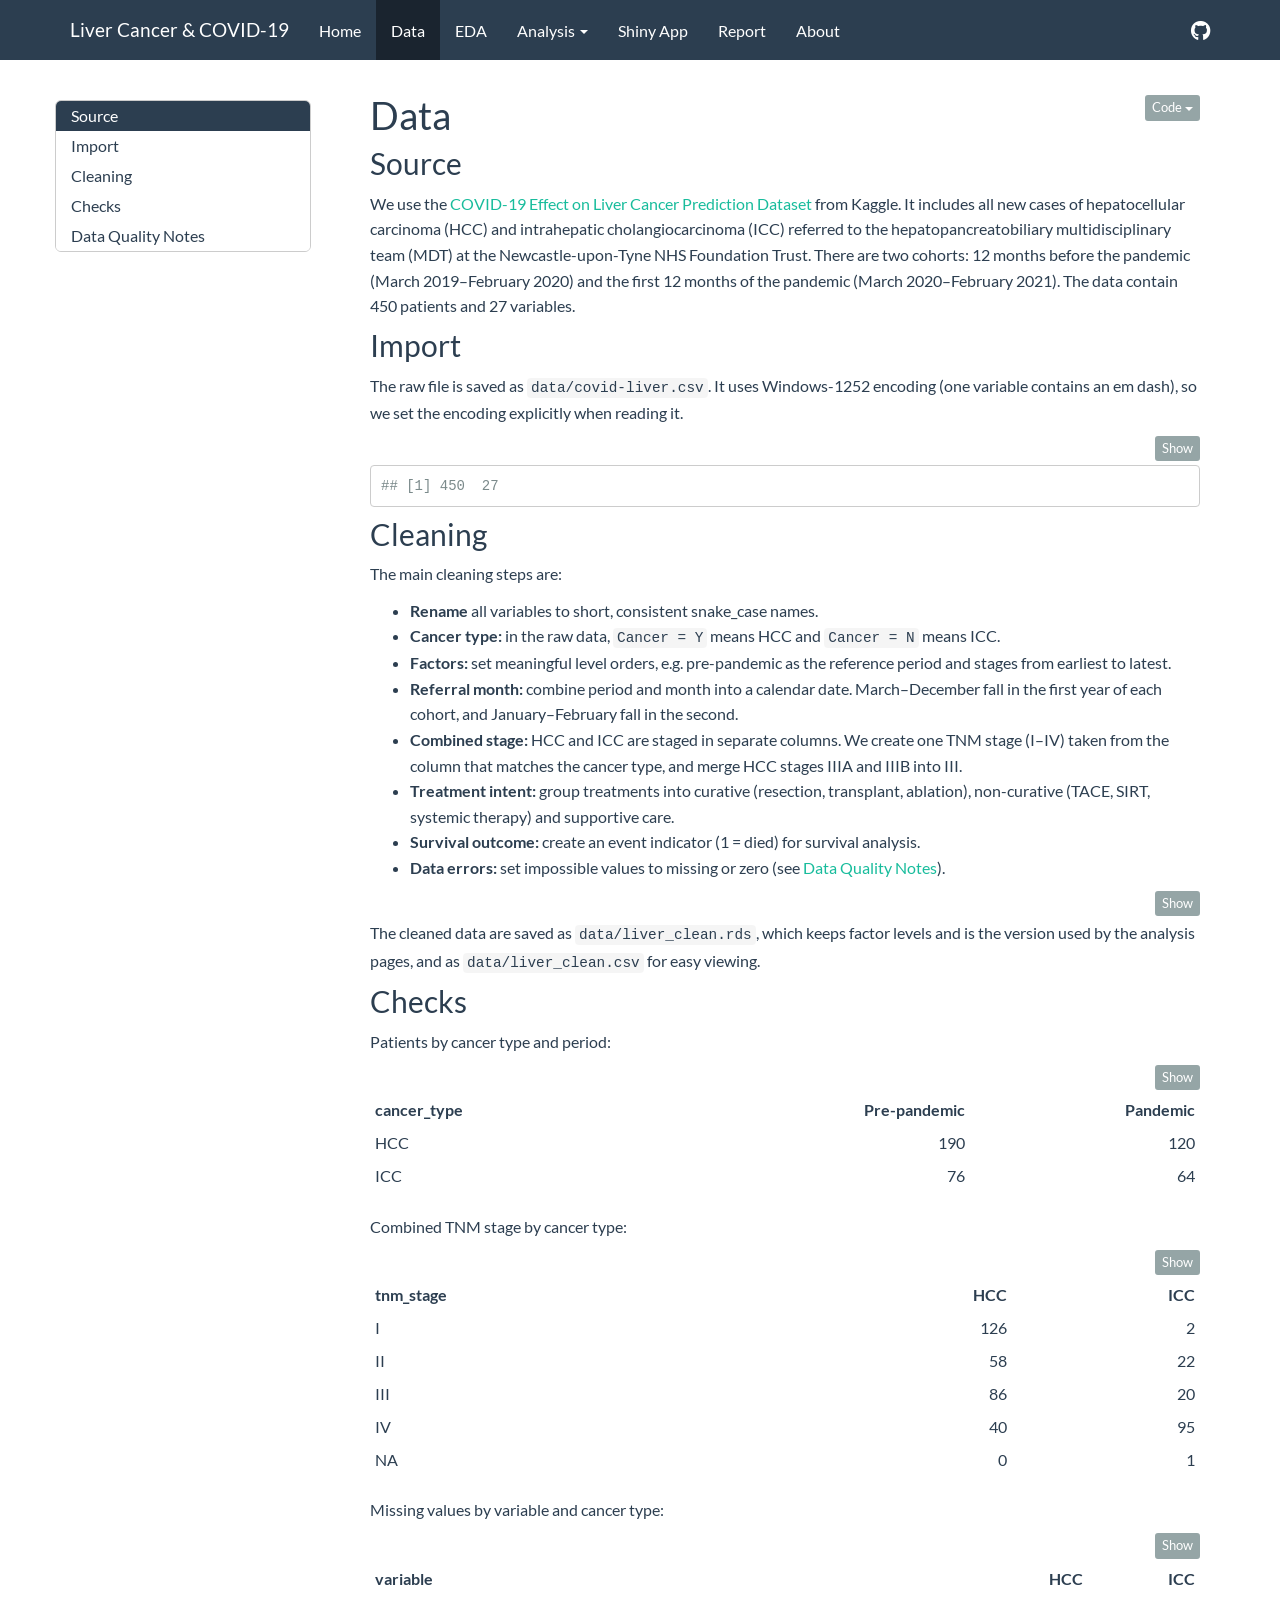
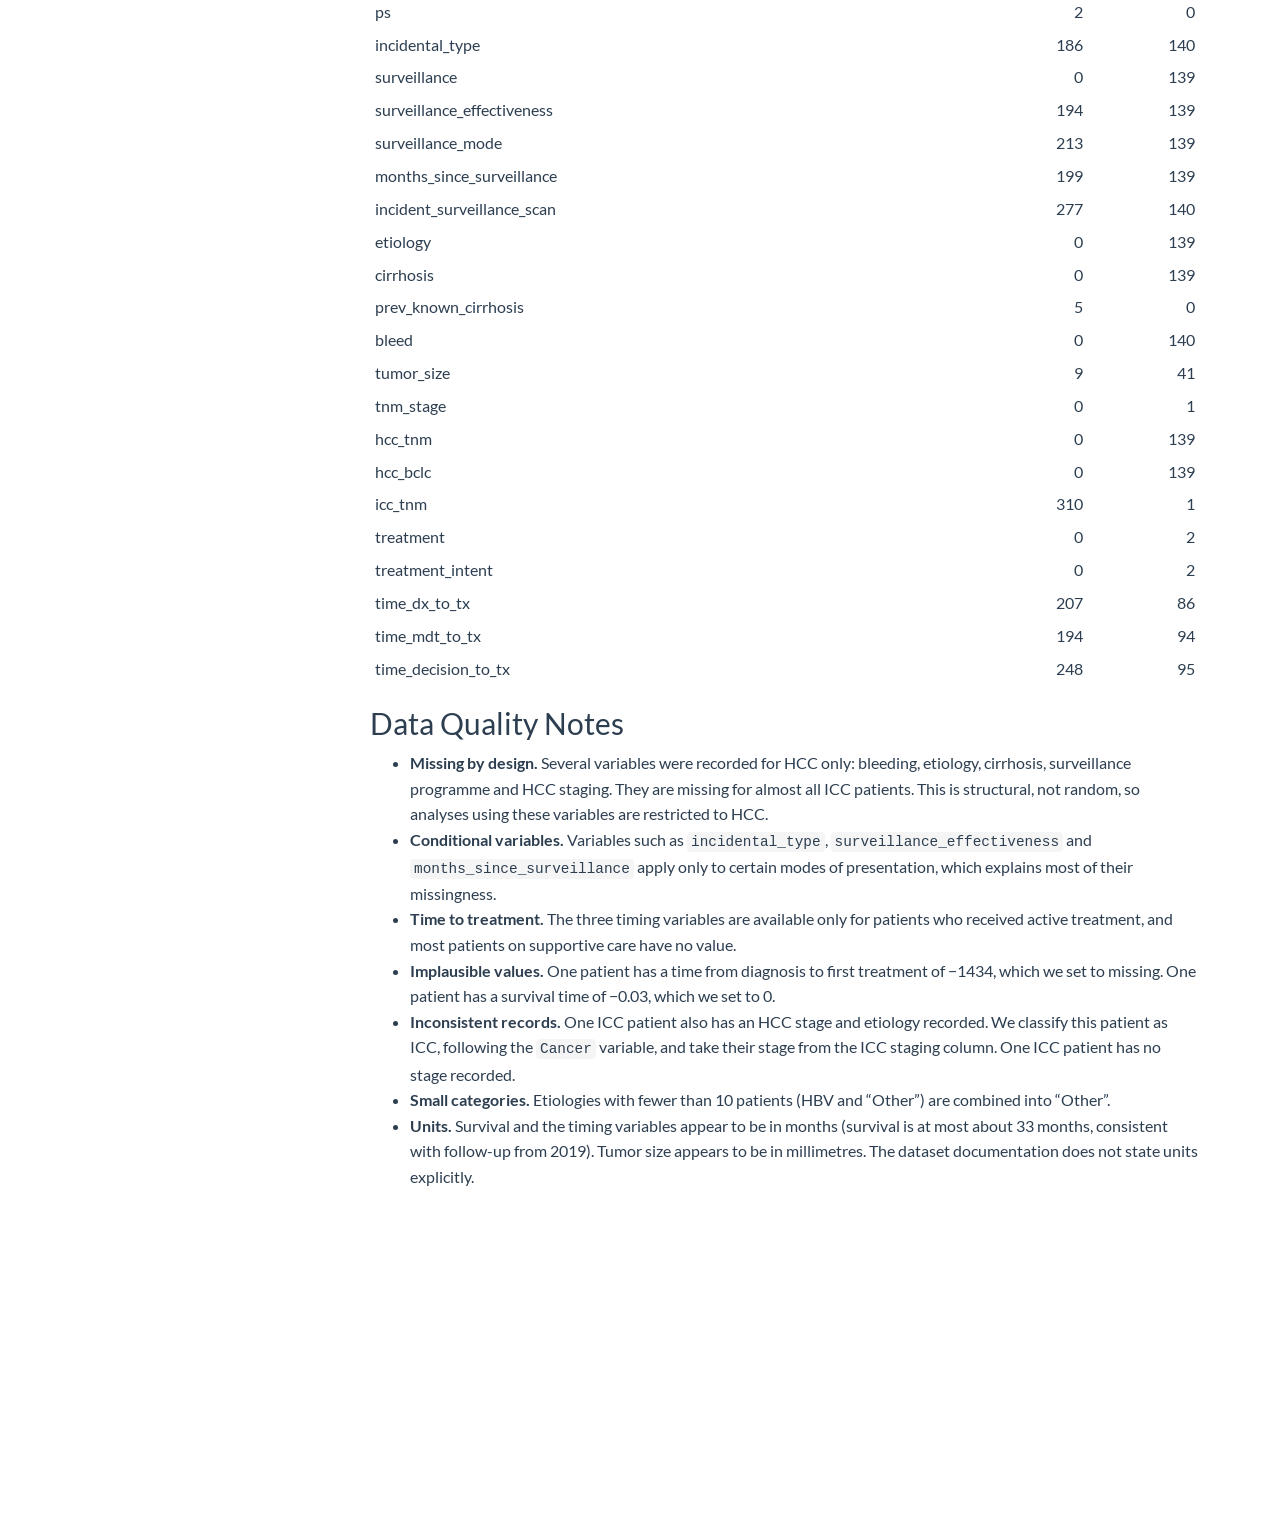
==== commit db88818a: "fix some bugs" ====
--- a/docs/data.html
+++ b/docs/data.html
@@ -390,30 +390,398 @@
 
 <div id="source" class="section level2">
 <h2>Source</h2>
-<p>The <a
+<p>We use the <a
 href="https://www.kaggle.com/datasets/fedesoriano/covid19-effect-on-liver-cancer-prediction-dataset">COVID-19
-Effect on Liver Cancer Prediction Dataset</a> (Kaggle): 450 patients
-with HCC or ICC referred to the Newcastle-upon-Tyne NHS Foundation Trust
-between March 2019 and February 2021.</p>
+Effect on Liver Cancer Prediction Dataset</a> from Kaggle. It includes
+all new cases of hepatocellular carcinoma (HCC) and intrahepatic
+cholangiocarcinoma (ICC) referred to the hepatopancreatobiliary
+multidisciplinary team (MDT) at the Newcastle-upon-Tyne NHS Foundation
+Trust. There are two cohorts: 12 months before the pandemic (March
+2019–February 2020) and the first 12 months of the pandemic (March
+2020–February 2021). The data contain 450 patients and 27 variables.</p>
 </div>
 <div id="import" class="section level2">
 <h2>Import</h2>
-<pre class="r"><code># TODO: put the Kaggle csv in data/ and update the file name
-liver_df =
-  read_csv(&quot;data/covid-liver.csv&quot;) |&gt;
-  janitor::clean_names()</code></pre>
+<p>The raw file is saved as <code>data/covid-liver.csv</code>. It uses
+Windows-1252 encoding (one variable contains an em dash), so we set the
+encoding explicitly when reading it.</p>
+<pre class="r"><code>liver_raw =
+  read_csv(
+    &quot;data/covid-liver.csv&quot;,
+    locale = locale(encoding = &quot;windows-1252&quot;),
+    na = c(&quot;&quot;, &quot;NA&quot;)
+  )
+
+dim(liver_raw)</code></pre>
+<pre><code>## [1] 450  27</code></pre>
 </div>
 <div id="cleaning" class="section level2">
 <h2>Cleaning</h2>
-<p><em>TODO: recoding, factor levels, missing data, survival time and
-event indicator.</em></p>
-<pre class="r"><code># TODO: cleaning steps
-# write_csv(liver_clean, &quot;data/liver_clean.csv&quot;)</code></pre>
-</div>
-<div id="variables" class="section level2">
-<h2>Variables</h2>
-<p><em>TODO: short description of the key variables used in the
-analysis.</em></p>
+<p>The main cleaning steps are:</p>
+<ul>
+<li><strong>Rename</strong> all variables to short, consistent
+snake_case names.</li>
+<li><strong>Cancer type:</strong> in the raw data,
+<code>Cancer = Y</code> means HCC and <code>Cancer = N</code> means
+ICC.</li>
+<li><strong>Factors:</strong> set meaningful level orders,
+e.g. pre-pandemic as the reference period and stages from earliest to
+latest.</li>
+<li><strong>Referral month:</strong> combine period and month into a
+calendar date. March–December fall in the first year of each cohort, and
+January–February fall in the second.</li>
+<li><strong>Combined stage:</strong> HCC and ICC are staged in separate
+columns. We create one TNM stage (I–IV) taken from the column that
+matches the cancer type, and merge HCC stages IIIA and IIIB into
+III.</li>
+<li><strong>Treatment intent:</strong> group treatments into curative
+(resection, transplant, ablation), non-curative (TACE, SIRT, systemic
+therapy) and supportive care.</li>
+<li><strong>Survival outcome:</strong> create an event indicator (1 =
+died) for survival analysis.</li>
+<li><strong>Data errors:</strong> set impossible values to missing or
+zero (see <a href="#data-quality-notes">Data Quality Notes</a>).</li>
+</ul>
+<pre class="r"><code>yn_factor = function(x) {
+  factor(x, levels = c(&quot;N&quot;, &quot;Y&quot;), labels = c(&quot;No&quot;, &quot;Yes&quot;))
+}
+
+liver_clean =
+  liver_raw |&gt;
+  rename(
+    cancer                     = Cancer,
+    period                     = Year,
+    month                      = Month,
+    bleed                      = Bleed,
+    presentation               = Mode_Presentation,
+    age                        = Age,
+    sex                        = Gender,
+    etiology                   = Etiology,
+    cirrhosis                  = Cirrhosis,
+    tumor_size                 = Size,
+    hcc_tnm                    = HCC_TNM_Stage,
+    hcc_bclc                   = HCC_BCLC_Stage,
+    icc_tnm                    = ICC_TNM_Stage,
+    treatment                  = Treatment_grps,
+    survival_months            = Survival_fromMDM,
+    status                     = Alive_Dead,
+    incidental_type            = Type_of_incidental_finding,
+    surveillance               = Surveillance_programme,
+    surveillance_effectiveness = Surveillance_effectiveness,
+    surveillance_mode          = Mode_of_surveillance_detection,
+    time_dx_to_tx              = Time_diagnosis_1st_Tx,
+    incident_surveillance_scan = Date_incident_surveillance_scan,
+    ps                         = PS,
+    time_mdt_to_tx             = Time_MDM_1st_treatment,
+    time_decision_to_tx        = Time_decisiontotreat_1st_treatment,
+    prev_known_cirrhosis       = Prev_known_cirrhosis,
+    months_since_surveillance  = Months_from_last_surveillance
+  ) |&gt;
+  mutate(
+    id = row_number(),
+
+    # cancer type and study period
+    cancer_type = factor(if_else(cancer == &quot;Y&quot;, &quot;HCC&quot;, &quot;ICC&quot;), levels = c(&quot;HCC&quot;, &quot;ICC&quot;)),
+    period = factor(
+      period,
+      levels = c(&quot;Prepandemic&quot;, &quot;Pandemic&quot;),
+      labels = c(&quot;Pre-pandemic&quot;, &quot;Pandemic&quot;)
+    ),
+    referral_year = case_when(
+      period == &quot;Pre-pandemic&quot; &amp; month &gt;= 3 ~ 2019,
+      period == &quot;Pre-pandemic&quot; &amp; month &lt;= 2 ~ 2020,
+      period == &quot;Pandemic&quot;     &amp; month &gt;= 3 ~ 2020,
+      period == &quot;Pandemic&quot;     &amp; month &lt;= 2 ~ 2021
+    ),
+    referral_month = make_date(referral_year, month, 1),
+
+    # demographics and presentation
+    sex = factor(sex, levels = c(&quot;M&quot;, &quot;F&quot;), labels = c(&quot;Male&quot;, &quot;Female&quot;)),
+    presentation = factor(presentation, levels = c(&quot;Surveillance&quot;, &quot;Incidental&quot;, &quot;Symptomatic&quot;)),
+    incidental_type = str_replace_all(incidental_type, &quot;—&quot;, &quot; - &quot;),
+    across(
+      c(bleed, cirrhosis, surveillance, incident_surveillance_scan, prev_known_cirrhosis),
+      yn_factor
+    ),
+    etiology = etiology |&gt;
+      fct_lump_min(min = 10, other_level = &quot;Other&quot;) |&gt;
+      fct_infreq(),
+    surveillance_effectiveness = factor(
+      surveillance_effectiveness,
+      levels = c(&quot;Consistent&quot;, &quot;Inconsistent&quot;, &quot;Missed&quot;)
+    ),
+    surveillance_mode = factor(surveillance_mode, levels = c(&quot;US&quot;, &quot;CT/MRI&quot;, &quot;AFP alone&quot;)),
+    ps = as.integer(ps),
+
+    # staging
+    hcc_tnm = factor(
+      hcc_tnm,
+      levels = c(&quot;I&quot;, &quot;II&quot;, &quot;IIIA+IIIB&quot;, &quot;IV&quot;),
+      labels = c(&quot;I&quot;, &quot;II&quot;, &quot;III&quot;, &quot;IV&quot;)
+    ),
+    hcc_bclc = factor(hcc_bclc, levels = c(&quot;0&quot;, &quot;A&quot;, &quot;B&quot;, &quot;C&quot;, &quot;D&quot;)),
+    icc_tnm = factor(icc_tnm, levels = c(&quot;I&quot;, &quot;II&quot;, &quot;III&quot;, &quot;IV&quot;)),
+    tnm_stage = if_else(cancer_type == &quot;HCC&quot;, hcc_tnm, icc_tnm),
+
+    # treatment
+    treatment = factor(
+      treatment,
+      levels = c(&quot;Resection&quot;, &quot;OLTx&quot;, &quot;Ablation&quot;, &quot;TACE&quot;, &quot;SIRT&quot;, &quot;Medical&quot;, &quot;Supportive care&quot;)
+    ),
+    treatment_intent = case_when(
+      treatment %in% c(&quot;Resection&quot;, &quot;OLTx&quot;, &quot;Ablation&quot;) ~ &quot;Curative&quot;,
+      treatment %in% c(&quot;TACE&quot;, &quot;SIRT&quot;, &quot;Medical&quot;)       ~ &quot;Non-curative&quot;,
+      treatment == &quot;Supportive care&quot;                    ~ &quot;Supportive care&quot;
+    ) |&gt;
+      factor(levels = c(&quot;Curative&quot;, &quot;Non-curative&quot;, &quot;Supportive care&quot;)),
+
+    # data errors (see Data Quality Notes)
+    time_dx_to_tx = if_else(time_dx_to_tx &lt; 0, NA_real_, time_dx_to_tx),
+    survival_months = pmax(survival_months, 0),
+
+    # survival outcome
+    status = factor(status, levels = c(&quot;Alive&quot;, &quot;Dead&quot;)),
+    event = as.integer(status == &quot;Dead&quot;)
+  ) |&gt;
+  select(
+    id, cancer_type, period, referral_month, age, sex, ps,
+    presentation, incidental_type, surveillance, surveillance_effectiveness,
+    surveillance_mode, months_since_surveillance, incident_surveillance_scan,
+    etiology, cirrhosis, prev_known_cirrhosis, bleed, tumor_size,
+    tnm_stage, hcc_tnm, hcc_bclc, icc_tnm,
+    treatment, treatment_intent, time_dx_to_tx, time_mdt_to_tx, time_decision_to_tx,
+    survival_months, status, event
+  )
+
+write_rds(liver_clean, &quot;data/liver_clean.rds&quot;)
+write_csv(liver_clean, &quot;data/liver_clean.csv&quot;)</code></pre>
+<p>The cleaned data are saved as <code>data/liver_clean.rds</code>,
+which keeps factor levels and is the version used by the analysis pages,
+and as <code>data/liver_clean.csv</code> for easy viewing.</p>
+</div>
+<div id="checks" class="section level2">
+<h2>Checks</h2>
+<p>Patients by cancer type and period:</p>
+<pre class="r"><code>liver_clean |&gt;
+  count(cancer_type, period) |&gt;
+  pivot_wider(names_from = period, values_from = n) |&gt;
+  knitr::kable()</code></pre>
+<table>
+<thead>
+<tr class="header">
+<th align="left">cancer_type</th>
+<th align="right">Pre-pandemic</th>
+<th align="right">Pandemic</th>
+</tr>
+</thead>
+<tbody>
+<tr class="odd">
+<td align="left">HCC</td>
+<td align="right">190</td>
+<td align="right">120</td>
+</tr>
+<tr class="even">
+<td align="left">ICC</td>
+<td align="right">76</td>
+<td align="right">64</td>
+</tr>
+</tbody>
+</table>
+<p>Combined TNM stage by cancer type:</p>
+<pre class="r"><code>liver_clean |&gt;
+  count(cancer_type, tnm_stage) |&gt;
+  pivot_wider(names_from = cancer_type, values_from = n, values_fill = 0) |&gt;
+  knitr::kable()</code></pre>
+<table>
+<thead>
+<tr class="header">
+<th align="left">tnm_stage</th>
+<th align="right">HCC</th>
+<th align="right">ICC</th>
+</tr>
+</thead>
+<tbody>
+<tr class="odd">
+<td align="left">I</td>
+<td align="right">126</td>
+<td align="right">2</td>
+</tr>
+<tr class="even">
+<td align="left">II</td>
+<td align="right">58</td>
+<td align="right">22</td>
+</tr>
+<tr class="odd">
+<td align="left">III</td>
+<td align="right">86</td>
+<td align="right">20</td>
+</tr>
+<tr class="even">
+<td align="left">IV</td>
+<td align="right">40</td>
+<td align="right">95</td>
+</tr>
+<tr class="odd">
+<td align="left">NA</td>
+<td align="right">0</td>
+<td align="right">1</td>
+</tr>
+</tbody>
+</table>
+<p>Missing values by variable and cancer type:</p>
+<pre class="r"><code>liver_clean |&gt;
+  group_by(cancer_type) |&gt;
+  summarize(across(everything(), \(x) sum(is.na(x)))) |&gt;
+  pivot_longer(-cancer_type, names_to = &quot;variable&quot;, values_to = &quot;n_missing&quot;) |&gt;
+  pivot_wider(names_from = cancer_type, values_from = n_missing) |&gt;
+  filter(HCC &gt; 0 | ICC &gt; 0) |&gt;
+  knitr::kable()</code></pre>
+<table>
+<thead>
+<tr class="header">
+<th align="left">variable</th>
+<th align="right">HCC</th>
+<th align="right">ICC</th>
+</tr>
+</thead>
+<tbody>
+<tr class="odd">
+<td align="left">ps</td>
+<td align="right">2</td>
+<td align="right">0</td>
+</tr>
+<tr class="even">
+<td align="left">incidental_type</td>
+<td align="right">186</td>
+<td align="right">140</td>
+</tr>
+<tr class="odd">
+<td align="left">surveillance</td>
+<td align="right">0</td>
+<td align="right">139</td>
+</tr>
+<tr class="even">
+<td align="left">surveillance_effectiveness</td>
+<td align="right">194</td>
+<td align="right">139</td>
+</tr>
+<tr class="odd">
+<td align="left">surveillance_mode</td>
+<td align="right">213</td>
+<td align="right">139</td>
+</tr>
+<tr class="even">
+<td align="left">months_since_surveillance</td>
+<td align="right">199</td>
+<td align="right">139</td>
+</tr>
+<tr class="odd">
+<td align="left">incident_surveillance_scan</td>
+<td align="right">277</td>
+<td align="right">140</td>
+</tr>
+<tr class="even">
+<td align="left">etiology</td>
+<td align="right">0</td>
+<td align="right">139</td>
+</tr>
+<tr class="odd">
+<td align="left">cirrhosis</td>
+<td align="right">0</td>
+<td align="right">139</td>
+</tr>
+<tr class="even">
+<td align="left">prev_known_cirrhosis</td>
+<td align="right">5</td>
+<td align="right">0</td>
+</tr>
+<tr class="odd">
+<td align="left">bleed</td>
+<td align="right">0</td>
+<td align="right">140</td>
+</tr>
+<tr class="even">
+<td align="left">tumor_size</td>
+<td align="right">9</td>
+<td align="right">41</td>
+</tr>
+<tr class="odd">
+<td align="left">tnm_stage</td>
+<td align="right">0</td>
+<td align="right">1</td>
+</tr>
+<tr class="even">
+<td align="left">hcc_tnm</td>
+<td align="right">0</td>
+<td align="right">139</td>
+</tr>
+<tr class="odd">
+<td align="left">hcc_bclc</td>
+<td align="right">0</td>
+<td align="right">139</td>
+</tr>
+<tr class="even">
+<td align="left">icc_tnm</td>
+<td align="right">310</td>
+<td align="right">1</td>
+</tr>
+<tr class="odd">
+<td align="left">treatment</td>
+<td align="right">0</td>
+<td align="right">2</td>
+</tr>
+<tr class="even">
+<td align="left">treatment_intent</td>
+<td align="right">0</td>
+<td align="right">2</td>
+</tr>
+<tr class="odd">
+<td align="left">time_dx_to_tx</td>
+<td align="right">207</td>
+<td align="right">86</td>
+</tr>
+<tr class="even">
+<td align="left">time_mdt_to_tx</td>
+<td align="right">194</td>
+<td align="right">94</td>
+</tr>
+<tr class="odd">
+<td align="left">time_decision_to_tx</td>
+<td align="right">248</td>
+<td align="right">95</td>
+</tr>
+</tbody>
+</table>
+</div>
+<div id="data-quality-notes" class="section level2">
+<h2>Data Quality Notes</h2>
+<ul>
+<li><strong>Missing by design.</strong> Several variables were recorded
+for HCC only: bleeding, etiology, cirrhosis, surveillance programme and
+HCC staging. They are missing for almost all ICC patients. This is
+structural, not random, so analyses using these variables are restricted
+to HCC.</li>
+<li><strong>Conditional variables.</strong> Variables such as
+<code>incidental_type</code>, <code>surveillance_effectiveness</code>
+and <code>months_since_surveillance</code> apply only to certain modes
+of presentation, which explains most of their missingness.</li>
+<li><strong>Time to treatment.</strong> The three timing variables are
+available only for patients who received active treatment, and most
+patients on supportive care have no value.</li>
+<li><strong>Implausible values.</strong> One patient has a time from
+diagnosis to first treatment of −1434, which we set to missing. One
+patient has a survival time of −0.03, which we set to 0.</li>
+<li><strong>Inconsistent records.</strong> One ICC patient also has an
+HCC stage and etiology recorded. We classify this patient as ICC,
+following the <code>Cancer</code> variable, and take their stage from
+the ICC staging column. One ICC patient has no stage recorded.</li>
+<li><strong>Small categories.</strong> Etiologies with fewer than 10
+patients (HBV and “Other”) are combined into “Other”.</li>
+<li><strong>Units.</strong> Survival and the timing variables appear to
+be in months (survival is at most about 33 months, consistent with
+follow-up from 2019). Tumor size appears to be in millimetres. The
+dataset documentation does not state units explicitly.</li>
+</ul>
 </div>
 
 
